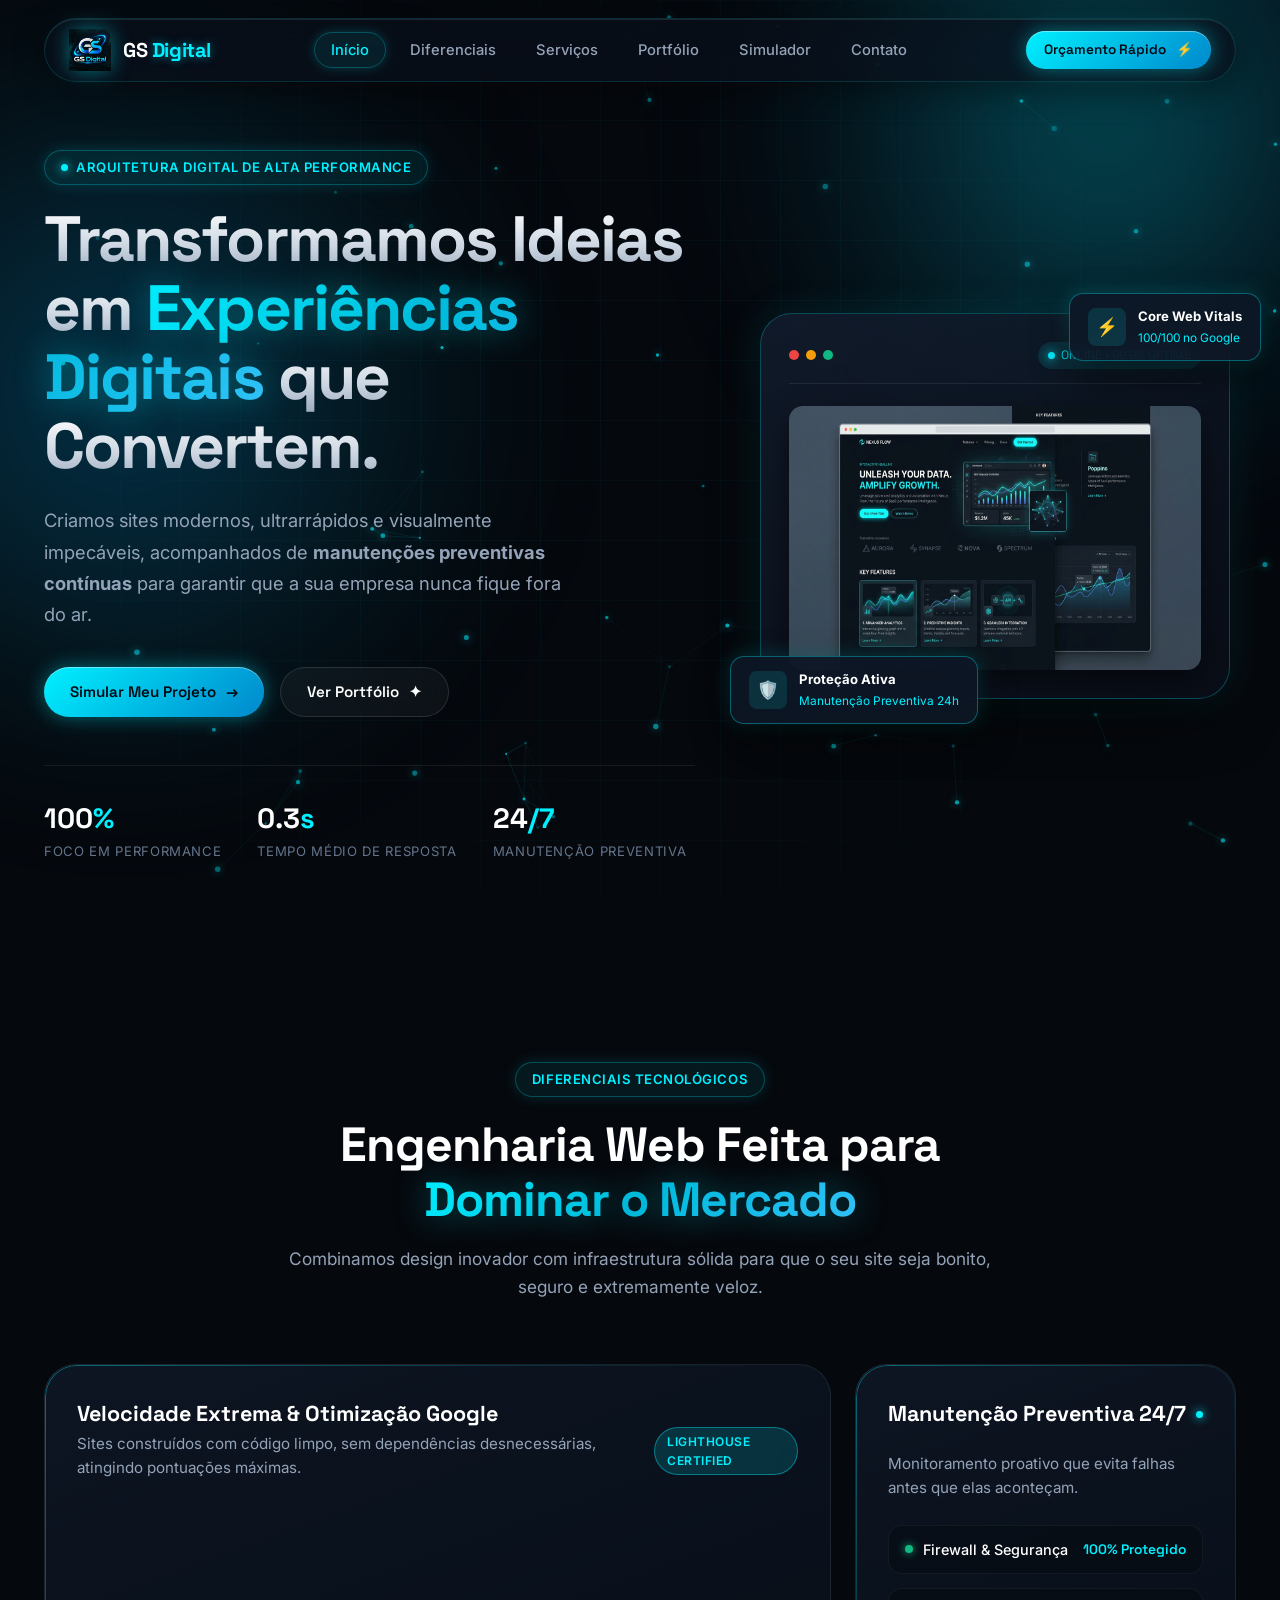
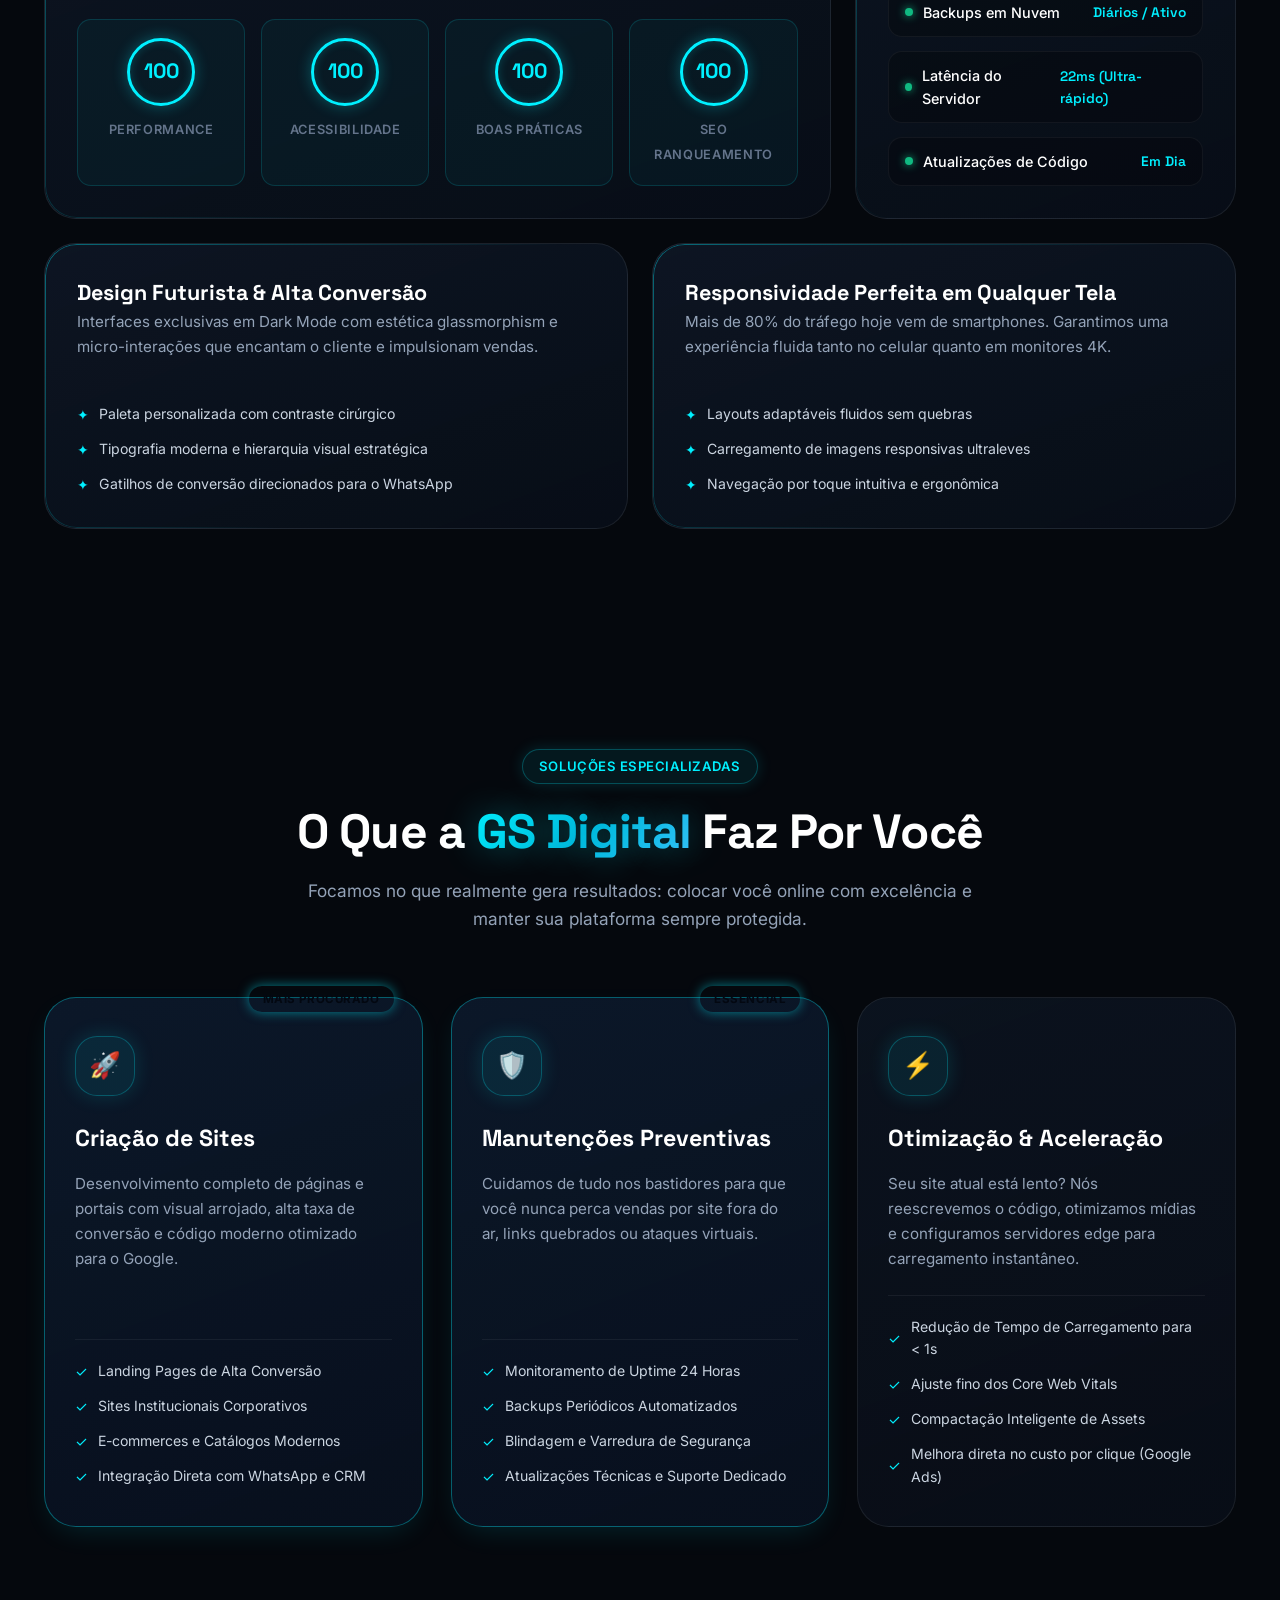
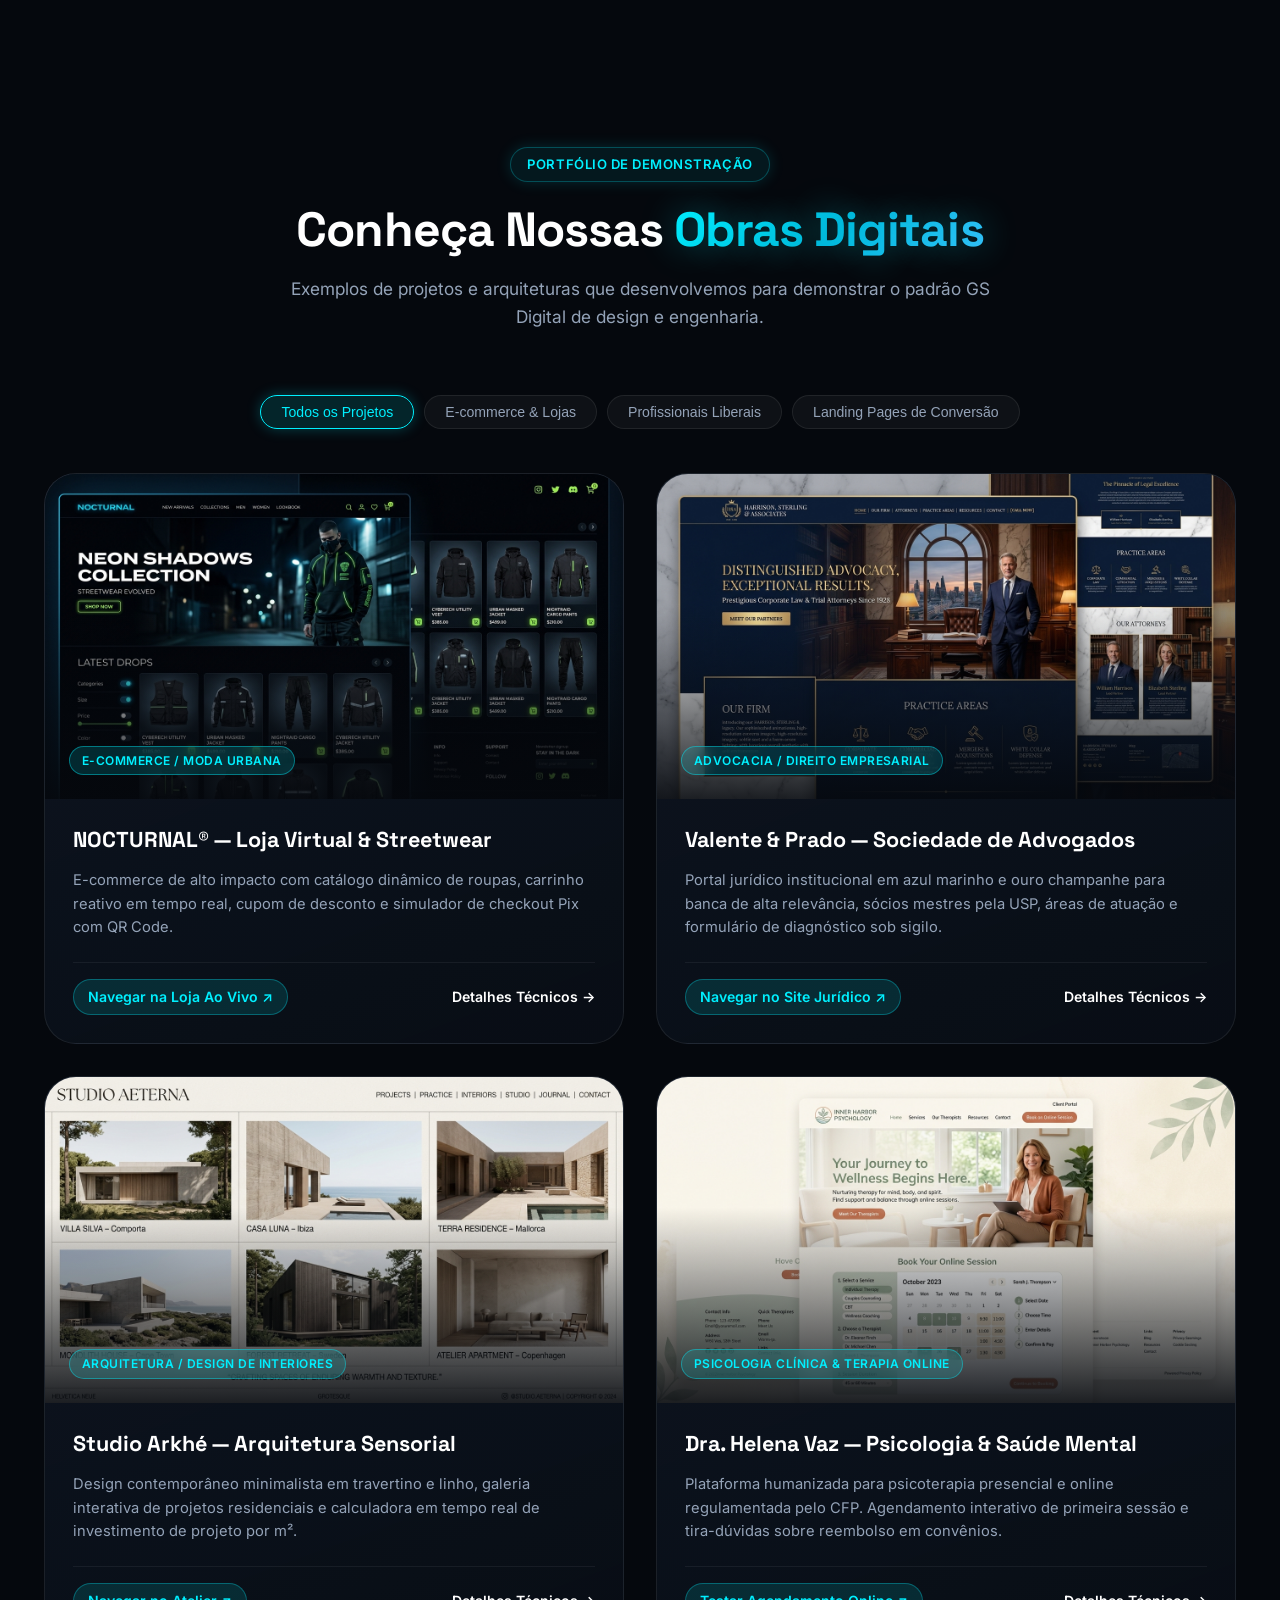
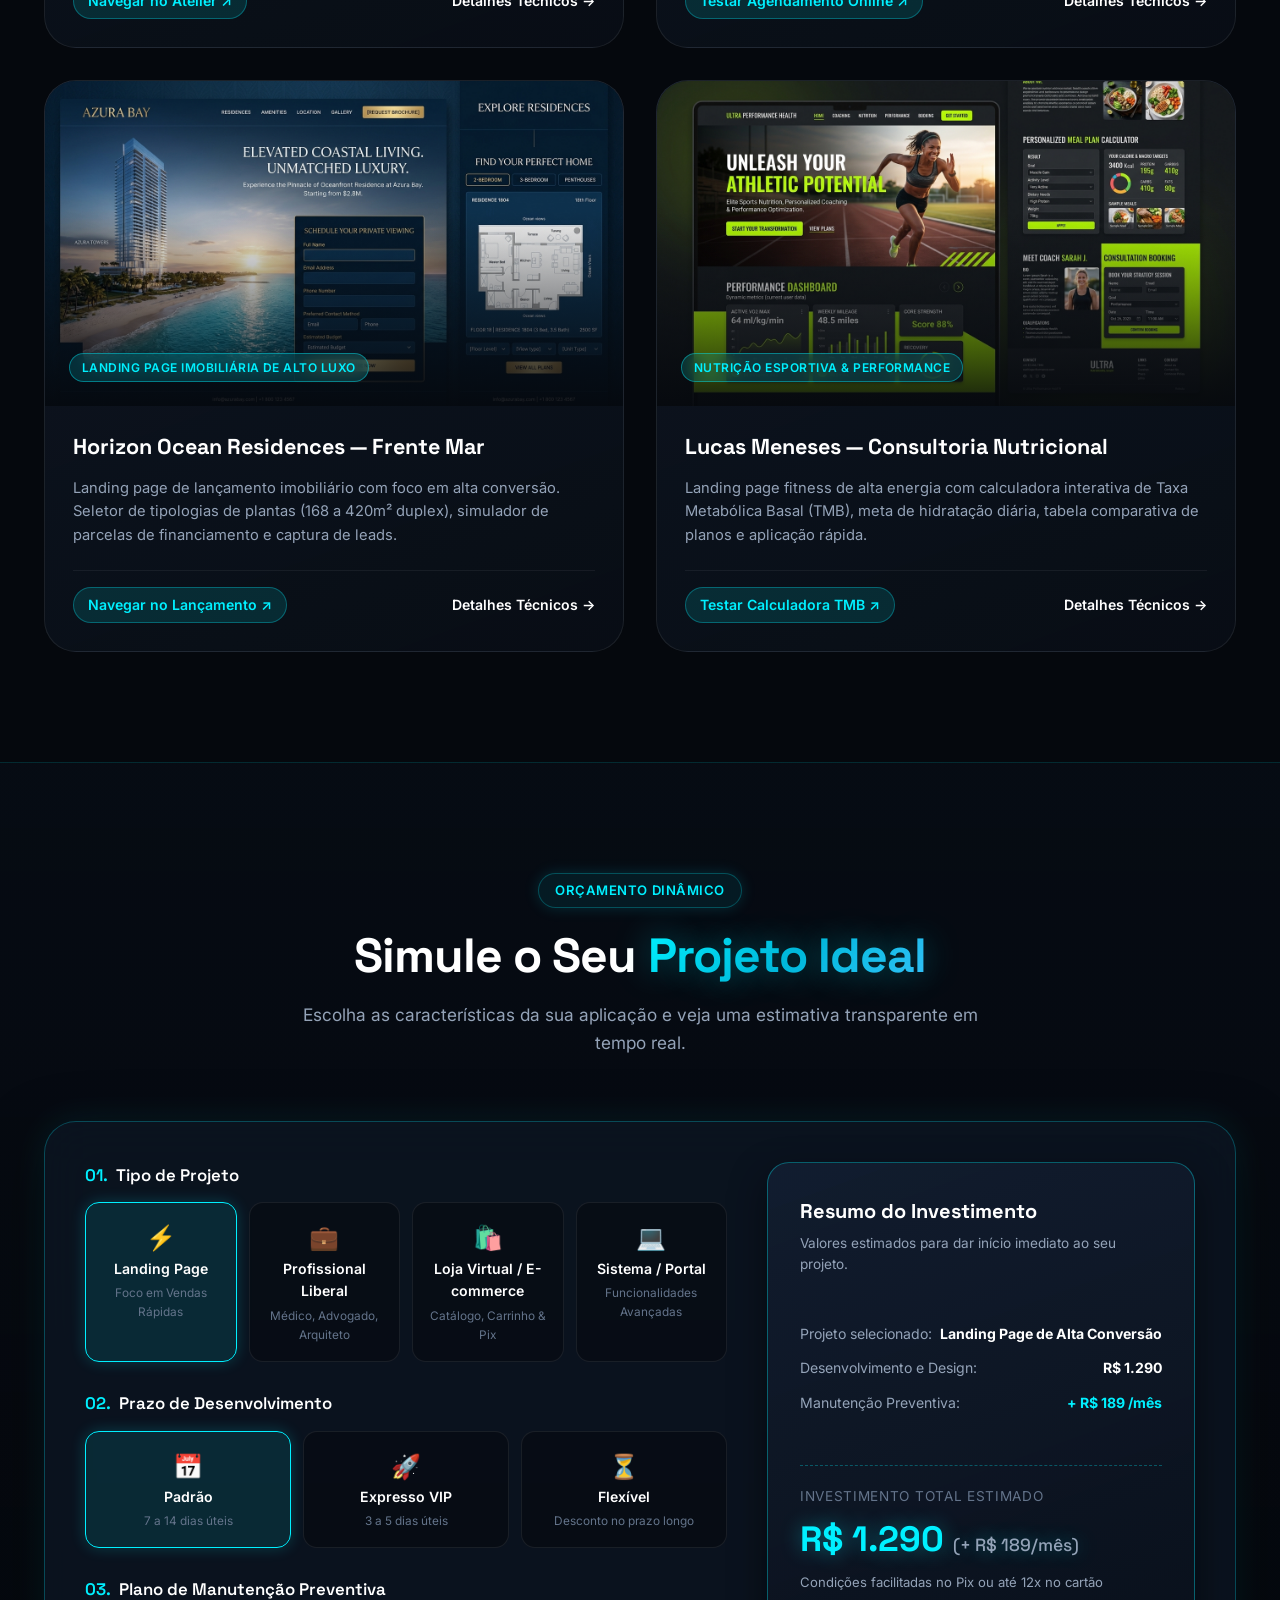
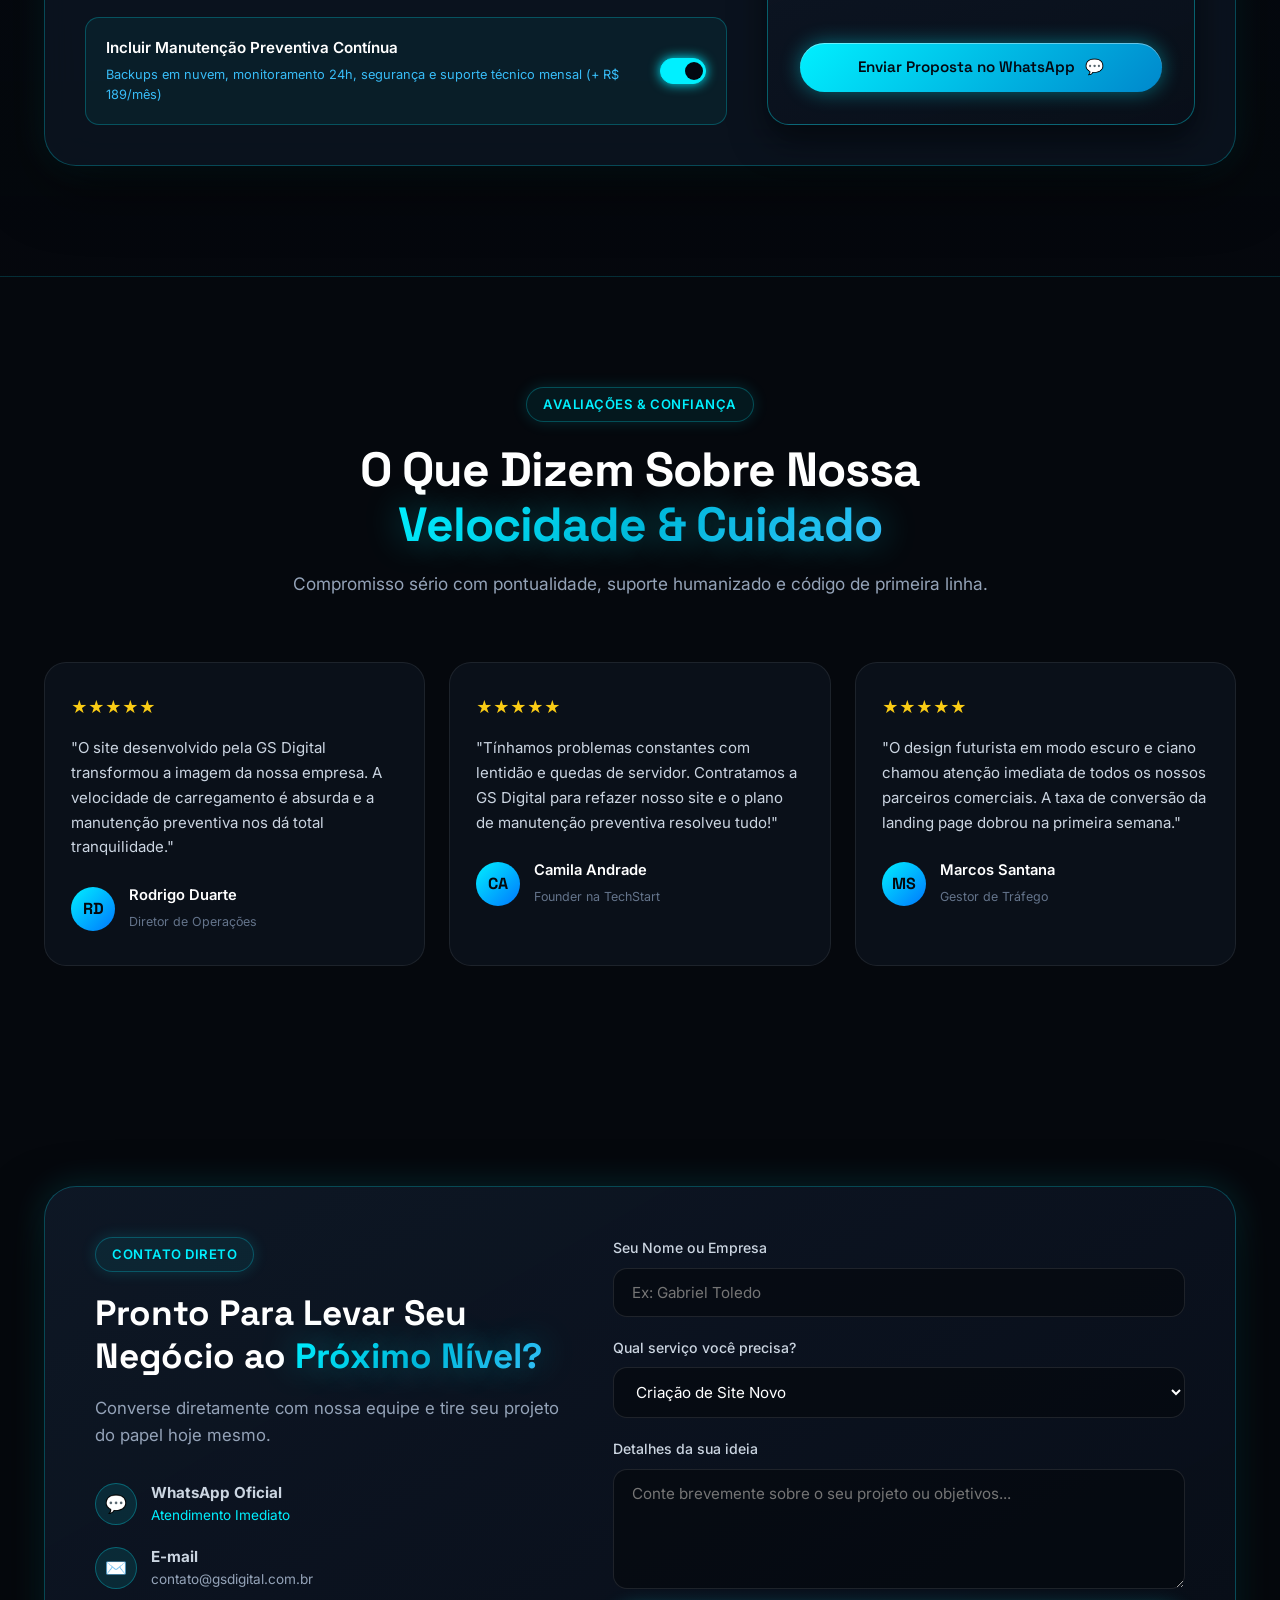
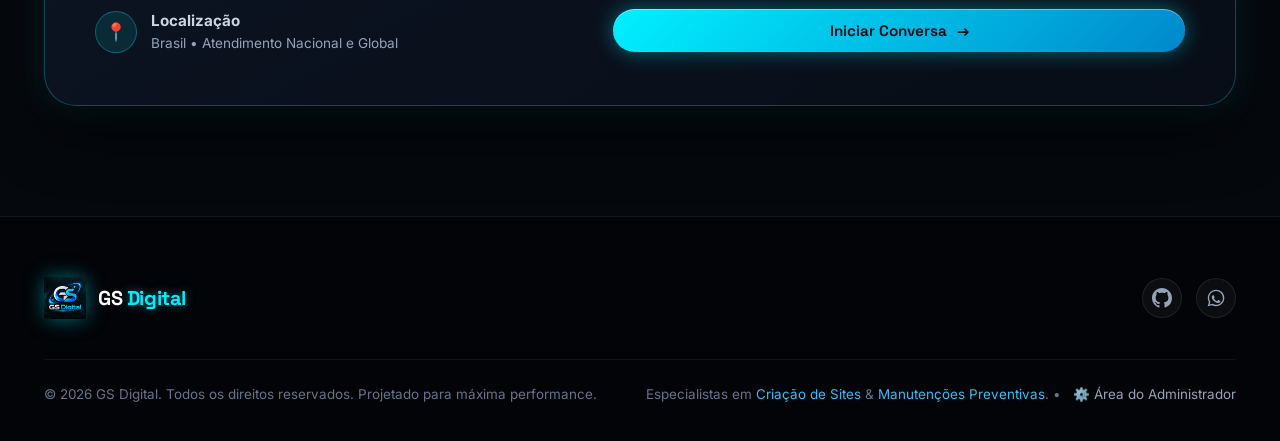
==== index.html @ 18b9a5af "feat: complete portfolio overhaul with e-commerce, liberal professionals, and high-converting landin" ====
<!DOCTYPE html>
<html lang="pt-BR">
<head>
  <meta charset="UTF-8">
  <meta name="viewport" content="width=device-width, initial-scale=1.0">
  <title>GS Digital | Criação de Sites Futuristas & Manutenções Preventivas</title>
  <meta name="description" content="Desenvolvimento de sites de alta conversão, portais ultra-rápidos e manutenções preventivas 24/7 com tecnologia de ponta e design futurista na GS Digital.">
  <meta name="theme-color" content="#05080d">
  <link rel="icon" type="image/png" href="assets/images/logo.png">
  <link rel="stylesheet" href="assets/css/styles.css">
</head>
<body>

  <!-- Cybernetic Ambient Background -->
  <div class="cyber-background" aria-hidden="true">
    <div class="grid-overlay"></div>
    <div class="glow-orb glow-orb-1"></div>
    <div class="glow-orb glow-orb-2"></div>
    <canvas id="particle-canvas"></canvas>
  </div>

  <!-- Floating Glass Navbar -->
  <header class="site-header" id="header">
    <div class="container">
      <nav class="nav-wrapper">
        <a href="#hero" class="brand-logo" id="nav-logo" aria-label="GS Digital Home">
          <img src="assets/images/logo.png" alt="GS Digital Logo" width="48" height="48">
          <span class="brand-text">GS <span>Digital</span></span>
        </a>

        <ul class="nav-menu" id="nav-menu">
          <li><a href="#hero" class="nav-link active" id="nav-link-hero">Início</a></li>
          <li><a href="#diferenciais" class="nav-link" id="nav-link-bento">Diferenciais</a></li>
          <li><a href="#servicos" class="nav-link" id="nav-link-servicos">Serviços</a></li>
          <li><a href="#portfolio" class="nav-link" id="nav-link-portfolio">Portfólio</a></li>
          <li><a href="#simulador" class="nav-link" id="nav-link-simulador">Simulador</a></li>
          <li><a href="#contato" class="nav-link" id="nav-link-contato">Contato</a></li>
        </ul>

        <div class="header-actions">
          <a href="#simulador" class="btn btn-primary btn-sm" id="btn-header-cta">
            <span>Orçamento Rápido</span>
            <span class="btn-icon-right">⚡</span>
          </a>
          <button class="mobile-toggle" id="mobile-menu-btn" aria-label="Abrir Menu">☰</button>
        </div>
      </nav>
    </div>
  </header>

  <main>
    <!-- Hero Section -->
    <section class="hero-section" id="hero">
      <div class="container">
        <div class="hero-grid">
          <div class="hero-content">
            <div class="badge-tech">
              <span class="pulse-dot"></span>
              <span>Arquitetura Digital de Alta Performance</span>
            </div>
            
            <h1>
              <span class="gradient-text-silver">Transformamos Ideias em</span>
              <span class="gradient-text-cyan"> Experiências Digitais</span>
              <span class="gradient-text-silver"> que Convertem.</span>
            </h1>

            <p class="hero-description">
              Criamos sites modernos, ultrarrápidos e visualmente impecáveis, acompanhados de <strong>manutenções preventivas contínuas</strong> para garantir que a sua empresa nunca fique fora do ar.
            </p>

            <div class="hero-buttons">
              <a href="#simulador" class="btn btn-primary" id="btn-hero-calc">
                <span>Simular Meu Projeto</span>
                <span class="btn-icon-right">→</span>
              </a>
              <a href="#portfolio" class="btn btn-secondary" id="btn-hero-portfolio">
                <span>Ver Portfólio</span>
                <span class="btn-icon-right">✦</span>
              </a>
            </div>

            <div class="hero-stats">
              <div class="stat-item">
                <span class="stat-number">100<span>%</span></span>
                <span class="stat-label">Foco em Performance</span>
              </div>
              <div class="stat-item">
                <span class="stat-number">0.3<span>s</span></span>
                <span class="stat-label">Tempo Médio de Resposta</span>
              </div>
              <div class="stat-item">
                <span class="stat-number">24<span>/7</span></span>
                <span class="stat-label">Manutenção Preventiva</span>
              </div>
            </div>
          </div>

          <div class="hero-visual">
            <div class="hero-main-card">
              <div class="hero-card-header">
                <div class="window-dots">
                  <span class="window-dot dot-red"></span>
                  <span class="window-dot dot-yellow"></span>
                  <span class="window-dot dot-green"></span>
                </div>
                <div class="status-badge">
                  <span class="pulse-dot"></span>
                  <span>ONLINE • 99.9% UPTIME</span>
                </div>
              </div>
              <img src="assets/images/project_1.jpg" alt="Preview de Projeto GS Digital" class="hero-preview-img" width="470" height="264">
            </div>

            <!-- Floating Glass Badges (Pinterest Inspiration) -->
            <div class="floating-badge badge-top-right">
              <div class="badge-icon">⚡</div>
              <div class="badge-info">
                <h4>Core Web Vitals</h4>
                <p>100/100 no Google</p>
              </div>
            </div>

            <div class="floating-badge badge-bottom-left">
              <div class="badge-icon">🛡️</div>
              <div class="badge-info">
                <h4>Proteção Ativa</h4>
                <p>Manutenção Preventiva 24h</p>
              </div>
            </div>
          </div>
        </div>
      </div>
    </section>

    <!-- Bento Grid High-Tech (Pin 6 Inspiration) -->
    <section class="section" id="diferenciais">
      <div class="container">
        <div class="section-header">
          <div class="badge-tech">
            <span>Diferenciais Tecnológicos</span>
          </div>
          <h2>Engenharia Web Feita para <span class="gradient-text-cyan">Dominar o Mercado</span></h2>
          <p>Combinamos design inovador com infraestrutura sólida para que o seu site seja bonito, seguro e extremamente veloz.</p>
        </div>

        <div class="bento-grid">
          <!-- Card 1: Lighthouse Performance -->
          <div class="bento-card bento-col-8">
            <div class="bento-header">
              <div>
                <h3 class="bento-title">Velocidade Extrema & Otimização Google</h3>
                <p class="bento-subtitle">Sites construídos com código limpo, sem dependências desnecessárias, atingindo pontuações máximas.</p>
              </div>
              <span class="portfolio-tag">Lighthouse Certified</span>
            </div>

            <div class="lighthouse-display">
              <div class="gauge-item">
                <div class="gauge-circle">100</div>
                <span class="gauge-label">Performance</span>
              </div>
              <div class="gauge-item">
                <div class="gauge-circle">100</div>
                <span class="gauge-label">Acessibilidade</span>
              </div>
              <div class="gauge-item">
                <div class="gauge-circle">100</div>
                <span class="gauge-label">Boas Práticas</span>
              </div>
              <div class="gauge-item">
                <div class="gauge-circle">100</div>
                <span class="gauge-label">SEO Ranqueamento</span>
              </div>
            </div>
          </div>

          <!-- Card 2: Preventive Maintenance Status Monitor -->
          <div class="bento-card bento-col-4">
            <div class="bento-header">
              <h3 class="bento-title">Manutenção Preventiva 24/7</h3>
              <span class="pulse-dot"></span>
            </div>
            <p class="bento-subtitle">Monitoramento proativo que evita falhas antes que elas aconteçam.</p>
            
            <div class="maintenance-monitor">
              <div class="status-row">
                <div class="status-row-title">
                  <span class="status-indicator"></span>
                  <span>Firewall & Segurança</span>
                </div>
                <span class="status-value">100% Protegido</span>
              </div>
              <div class="status-row">
                <div class="status-row-title">
                  <span class="status-indicator"></span>
                  <span>Backups em Nuvem</span>
                </div>
                <span class="status-value">Diários / Ativo</span>
              </div>
              <div class="status-row">
                <div class="status-row-title">
                  <span class="status-indicator"></span>
                  <span>Latência do Servidor</span>
                </div>
                <span class="status-value">22ms (Ultra-rápido)</span>
              </div>
              <div class="status-row">
                <div class="status-row-title">
                  <span class="status-indicator"></span>
                  <span>Atualizações de Código</span>
                </div>
                <span class="status-value">Em Dia</span>
              </div>
            </div>
          </div>

          <!-- Card 3: Modern UI/UX -->
          <div class="bento-card bento-col-6">
            <h3 class="bento-title">Design Futurista & Alta Conversão</h3>
            <p class="bento-subtitle">Interfaces exclusivas em Dark Mode com estética glassmorphism e micro-interações que encantam o cliente e impulsionam vendas.</p>
            <ul class="service-checklist" style="border-top: none;">
              <li><span class="check-icon">✦</span> Paleta personalizada com contraste cirúrgico</li>
              <li><span class="check-icon">✦</span> Tipografia moderna e hierarquia visual estratégica</li>
              <li><span class="check-icon">✦</span> Gatilhos de conversão direcionados para o WhatsApp</li>
            </ul>
          </div>

          <!-- Card 4: Mobile-First Responsive -->
          <div class="bento-card bento-col-6">
            <h3 class="bento-title">Responsividade Perfeita em Qualquer Tela</h3>
            <p class="bento-subtitle">Mais de 80% do tráfego hoje vem de smartphones. Garantimos uma experiência fluida tanto no celular quanto em monitores 4K.</p>
            <ul class="service-checklist" style="border-top: none;">
              <li><span class="check-icon">✦</span> Layouts adaptáveis fluidos sem quebras</li>
              <li><span class="check-icon">✦</span> Carregamento de imagens responsivas ultraleves</li>
              <li><span class="check-icon">✦</span> Navegação por toque intuitiva e ergonômica</li>
            </ul>
          </div>
        </div>
      </div>
    </section>

    <!-- Core Services Section -->
    <section class="section" id="servicos">
      <div class="container">
        <div class="section-header">
          <div class="badge-tech">
            <span>Soluções Especializadas</span>
          </div>
          <h2>O Que a <span class="gradient-text-cyan">GS Digital</span> Faz Por Você</h2>
          <p>Focamos no que realmente gera resultados: colocar você online com excelência e manter sua plataforma sempre protegida.</p>
        </div>

        <div class="services-grid">
          <!-- Service 1: Criação de Sites -->
          <div class="service-card service-featured">
            <span class="service-pill-top">Mais Procurado</span>
            <div class="service-icon-box">🚀</div>
            <h3 class="service-title">Criação de Sites</h3>
            <p class="service-description">
              Desenvolvimento completo de páginas e portais com visual arrojado, alta taxa de conversão e código moderno otimizado para o Google.
            </p>
            <ul class="service-checklist">
              <li><span class="check-icon">✓</span> Landing Pages de Alta Conversão</li>
              <li><span class="check-icon">✓</span> Sites Institucionais Corporativos</li>
              <li><span class="check-icon">✓</span> E-commerces e Catálogos Modernos</li>
              <li><span class="check-icon">✓</span> Integração Direta com WhatsApp e CRM</li>
            </ul>
          </div>

          <!-- Service 2: Manutenções Preventivas -->
          <div class="service-card service-featured">
            <span class="service-pill-top">Essencial</span>
            <div class="service-icon-box">🛡️</div>
            <h3 class="service-title">Manutenções Preventivas</h3>
            <p class="service-description">
              Cuidamos de tudo nos bastidores para que você nunca perca vendas por site fora do ar, links quebrados ou ataques virtuais.
            </p>
            <ul class="service-checklist">
              <li><span class="check-icon">✓</span> Monitoramento de Uptime 24 Horas</li>
              <li><span class="check-icon">✓</span> Backups Periódicos Automatizados</li>
              <li><span class="check-icon">✓</span> Blindagem e Varredura de Segurança</li>
              <li><span class="check-icon">✓</span> Atualizações Técnicas e Suporte Dedicado</li>
            </ul>
          </div>

          <!-- Service 3: Otimização de Performance -->
          <div class="service-card">
            <div class="service-icon-box">⚡</div>
            <h3 class="service-title">Otimização & Aceleração</h3>
            <p class="service-description">
              Seu site atual está lento? Nós reescrevemos o código, otimizamos mídias e configuramos servidores edge para carregamento instantâneo.
            </p>
            <ul class="service-checklist">
              <li><span class="check-icon">✓</span> Redução de Tempo de Carregamento para &lt; 1s</li>
              <li><span class="check-icon">✓</span> Ajuste fino dos Core Web Vitals</li>
              <li><span class="check-icon">✓</span> Compactação Inteligente de Assets</li>
              <li><span class="check-icon">✓</span> Melhora direta no custo por clique (Google Ads)</li>
            </ul>
          </div>
        </div>
      </div>
    </section>

    <!-- Portfolio Section -->
    <section class="section" id="portfolio">
      <div class="container">
        <div class="section-header">
          <div class="badge-tech">
            <span>Portfólio de Demonstração</span>
          </div>
          <h2>Conheça Nossas <span class="gradient-text-cyan">Obras Digitais</span></h2>
          <p>Exemplos de projetos e arquiteturas que desenvolvemos para demonstrar o padrão GS Digital de design e engenharia.</p>
        </div>

        <div class="portfolio-filters">
          <button class="filter-btn active" data-filter="all">Todos os Projetos</button>
          <button class="filter-btn" data-filter="ecommerce">E-commerce & Lojas</button>
          <button class="filter-btn" data-filter="profissionais">Profissionais Liberais</button>
          <button class="filter-btn" data-filter="landing">Landing Pages de Conversão</button>
        </div>

        <div class="portfolio-grid">
          <!-- Project 1: E-commerce Nocturnal -->
          <div class="portfolio-card" data-category="ecommerce">
            <div class="portfolio-image-wrapper">
              <img src="assets/images/cover_ecommerce.jpg" alt="NOCTURNAL Streetwear E-commerce" loading="lazy" width="600" height="338">
              <div class="portfolio-overlay">
                <span class="portfolio-tag">E-commerce / Moda Urbana</span>
              </div>
            </div>
            <div class="portfolio-body">
              <h3 class="portfolio-title">NOCTURNAL® — Loja Virtual & Streetwear</h3>
              <p class="portfolio-desc">E-commerce de alto impacto com catálogo dinâmico de roupas, carrinho reativo em tempo real, cupom de desconto e simulador de checkout Pix com QR Code.</p>
              <div class="portfolio-meta">
                <a href="demos/ecommerce/index.html" target="_blank" class="portfolio-link-btn" style="background: rgba(0, 240, 255, 0.12); border: 1px solid var(--border-cyan); padding: 6px 14px; border-radius: 99px; color: var(--cyan-neon);">
                  <span>Navegar na Loja Ao Vivo ↗</span>
                </a>
                <a href="#" class="portfolio-link-btn" data-project-id="ecommerce">
                  <span>Detalhes Técnicos →</span>
                </a>
              </div>
            </div>
          </div>

          <!-- Project 2: Valente & Prado Advocacia -->
          <div class="portfolio-card" data-category="profissionais">
            <div class="portfolio-image-wrapper">
              <img src="assets/images/cover_advocacia.jpg" alt="Valente & Prado Advogados Associados" loading="lazy" width="600" height="338">
              <div class="portfolio-overlay">
                <span class="portfolio-tag">Advocacia / Direito Empresarial</span>
              </div>
            </div>
            <div class="portfolio-body">
              <h3 class="portfolio-title">Valente & Prado — Sociedade de Advogados</h3>
              <p class="portfolio-desc">Portal jurídico institucional em azul marinho e ouro champanhe para banca de alta relevância, sócios mestres pela USP, áreas de atuação e formulário de diagnóstico sob sigilo.</p>
              <div class="portfolio-meta">
                <a href="demos/advocacia/index.html" target="_blank" class="portfolio-link-btn" style="background: rgba(0, 240, 255, 0.12); border: 1px solid var(--border-cyan); padding: 6px 14px; border-radius: 99px; color: var(--cyan-neon);">
                  <span>Navegar no Site Jurídico ↗</span>
                </a>
                <a href="#" class="portfolio-link-btn" data-project-id="advocacia">
                  <span>Detalhes Técnicos →</span>
                </a>
              </div>
            </div>
          </div>

          <!-- Project 3: Studio Arkhé Arquitetura -->
          <div class="portfolio-card" data-category="profissionais">
            <div class="portfolio-image-wrapper">
              <img src="assets/images/cover_arquitetura.jpg" alt="Studio Arkhé Arquitetura & Interiores" loading="lazy" width="600" height="338">
              <div class="portfolio-overlay">
                <span class="portfolio-tag">Arquitetura / Design de Interiores</span>
              </div>
            </div>
            <div class="portfolio-body">
              <h3 class="portfolio-title">Studio Arkhé — Arquitetura Sensorial</h3>
              <p class="portfolio-desc">Design contemporâneo minimalista em travertino e linho, galeria interativa de projetos residenciais e calculadora em tempo real de investimento de projeto por m².</p>
              <div class="portfolio-meta">
                <a href="demos/arquitetura/index.html" target="_blank" class="portfolio-link-btn" style="background: rgba(0, 240, 255, 0.12); border: 1px solid var(--border-cyan); padding: 6px 14px; border-radius: 99px; color: var(--cyan-neon);">
                  <span>Navegar no Atelier ↗</span>
                </a>
                <a href="#" class="portfolio-link-btn" data-project-id="arquitetura">
                  <span>Detalhes Técnicos →</span>
                </a>
              </div>
            </div>
          </div>

          <!-- Project 4: Dra. Helena Vaz Psicologia -->
          <div class="portfolio-card" data-category="profissionais">
            <div class="portfolio-image-wrapper">
              <img src="assets/images/cover_psicologia.jpg" alt="Dra. Helena Vaz Psicologia Clínica" loading="lazy" width="600" height="338">
              <div class="portfolio-overlay">
                <span class="portfolio-tag">Psicologia Clínica & Terapia Online</span>
              </div>
            </div>
            <div class="portfolio-body">
              <h3 class="portfolio-title">Dra. Helena Vaz — Psicologia & Saúde Mental</h3>
              <p class="portfolio-desc">Plataforma humanizada para psicoterapia presencial e online regulamentada pelo CFP. Agendamento interativo de primeira sessão e tira-dúvidas sobre reembolso em convênios.</p>
              <div class="portfolio-meta">
                <a href="demos/psicologia/index.html" target="_blank" class="portfolio-link-btn" style="background: rgba(0, 240, 255, 0.12); border: 1px solid var(--border-cyan); padding: 6px 14px; border-radius: 99px; color: var(--cyan-neon);">
                  <span>Testar Agendamento Online ↗</span>
                </a>
                <a href="#" class="portfolio-link-btn" data-project-id="psicologia">
                  <span>Detalhes Técnicos →</span>
                </a>
              </div>
            </div>
          </div>

          <!-- Project 5: Horizon Ocean Imobiliária -->
          <div class="portfolio-card" data-category="landing">
            <div class="portfolio-image-wrapper">
              <img src="assets/images/cover_imobiliaria.jpg" alt="Horizon Ocean Residences Lançamento" loading="lazy" width="600" height="338">
              <div class="portfolio-overlay">
                <span class="portfolio-tag">Landing Page Imobiliária de Alto Luxo</span>
              </div>
            </div>
            <div class="portfolio-body">
              <h3 class="portfolio-title">Horizon Ocean Residences — Frente Mar</h3>
              <p class="portfolio-desc">Landing page de lançamento imobiliário com foco em alta conversão. Seletor de tipologias de plantas (168 a 420m² duplex), simulador de parcelas de financiamento e captura de leads.</p>
              <div class="portfolio-meta">
                <a href="demos/imobiliaria/index.html" target="_blank" class="portfolio-link-btn" style="background: rgba(0, 240, 255, 0.12); border: 1px solid var(--border-cyan); padding: 6px 14px; border-radius: 99px; color: var(--cyan-neon);">
                  <span>Navegar no Lançamento ↗</span>
                </a>
                <a href="#" class="portfolio-link-btn" data-project-id="imobiliaria">
                  <span>Detalhes Técnicos →</span>
                </a>
              </div>
            </div>
          </div>

          <!-- Project 6: Lucas Meneses Nutrição -->
          <div class="portfolio-card" data-category="landing">
            <div class="portfolio-image-wrapper">
              <img src="assets/images/cover_nutricao.jpg" alt="Lucas Meneses Nutrição Esportiva" loading="lazy" width="600" height="338">
              <div class="portfolio-overlay">
                <span class="portfolio-tag">Nutrição Esportiva & Performance</span>
              </div>
            </div>
            <div class="portfolio-body">
              <h3 class="portfolio-title">Lucas Meneses — Consultoria Nutricional</h3>
              <p class="portfolio-desc">Landing page fitness de alta energia com calculadora interativa de Taxa Metabólica Basal (TMB), meta de hidratação diária, tabela comparativa de planos e aplicação rápida.</p>
              <div class="portfolio-meta">
                <a href="demos/nutricao/index.html" target="_blank" class="portfolio-link-btn" style="background: rgba(0, 240, 255, 0.12); border: 1px solid var(--border-cyan); padding: 6px 14px; border-radius: 99px; color: var(--cyan-neon);">
                  <span>Testar Calculadora TMB ↗</span>
                </a>
                <a href="#" class="portfolio-link-btn" data-project-id="nutricao">
                  <span>Detalhes Técnicos →</span>
                </a>
              </div>
            </div>
          </div>
        </div>
      </div>
    </section>

    <!-- Interactive Budget Simulator -->
    <section class="section calculator-section" id="simulador">
      <div class="container">
        <div class="section-header">
          <div class="badge-tech">
            <span>Orçamento Dinâmico</span>
          </div>
          <h2>Simule o Seu <span class="gradient-text-cyan">Projeto Ideal</span></h2>
          <p>Escolha as características da sua aplicação e veja uma estimativa transparente em tempo real.</p>
        </div>

        <div class="calculator-wrapper">
          <!-- Options Column -->
          <div class="calc-options">
            <!-- 1. Tipo de Projeto -->
            <div>
              <h3 class="calc-group-title"><span>01.</span> Tipo de Projeto</h3>
              <div class="calc-grid-selector">
                <div class="calc-select-card selected" data-calc-project data-calc-name="Landing Page de Alta Conversão" data-calc-price="1290">
                  <span class="calc-card-icon">⚡</span>
                  <span class="calc-card-name">Landing Page</span>
                  <span class="calc-card-sub">Foco em Vendas Rápidas</span>
                </div>
                <div class="calc-select-card" data-calc-project data-calc-name="Site Profissional Liberal" data-calc-price="2190">
                  <span class="calc-card-icon">💼</span>
                  <span class="calc-card-name">Profissional Liberal</span>
                  <span class="calc-card-sub">Médico, Advogado, Arquiteto</span>
                </div>
                <div class="calc-select-card" data-calc-project data-calc-name="E-commerce & Loja Virtual" data-calc-price="3490">
                  <span class="calc-card-icon">🛍️</span>
                  <span class="calc-card-name">Loja Virtual / E-commerce</span>
                  <span class="calc-card-sub">Catálogo, Carrinho & Pix</span>
                </div>
                <div class="calc-select-card" data-calc-project data-calc-name="Portal / Sistema Sob Medida" data-calc-price="4890">
                  <span class="calc-card-icon">💻</span>
                  <span class="calc-card-name">Sistema / Portal</span>
                  <span class="calc-card-sub">Funcionalidades Avançadas</span>
                </div>
              </div>
            </div>

            <!-- 2. Prazo de Entrega -->
            <div>
              <h3 class="calc-group-title"><span>02.</span> Prazo de Desenvolvimento</h3>
              <div class="calc-grid-selector">
                <div class="calc-select-card selected" data-calc-urgency data-calc-multiplier="1">
                  <span class="calc-card-icon">📅</span>
                  <span class="calc-card-name">Padrão</span>
                  <span class="calc-card-sub">7 a 14 dias úteis</span>
                </div>
                <div class="calc-select-card" data-calc-urgency data-calc-multiplier="1.2">
                  <span class="calc-card-icon">🚀</span>
                  <span class="calc-card-name">Expresso VIP</span>
                  <span class="calc-card-sub">3 a 5 dias úteis</span>
                </div>
                <div class="calc-select-card" data-calc-urgency data-calc-multiplier="0.95">
                  <span class="calc-card-icon">⏳</span>
                  <span class="calc-card-name">Flexível</span>
                  <span class="calc-card-sub">Desconto no prazo longo</span>
                </div>
              </div>
            </div>

            <!-- 3. Manutenção Preventiva Mensal -->
            <div>
              <h3 class="calc-group-title"><span>03.</span> Plano de Manutenção Preventiva</h3>
              <label class="checkbox-toggle-wrapper" for="calc-maintenance-toggle">
                <div class="toggle-info">
                  <h4>Incluir Manutenção Preventiva Contínua</h4>
                  <p>Backups em nuvem, monitoramento 24h, segurança e suporte técnico mensal (+ R$ 189/mês)</p>
                </div>
                <div class="switch">
                  <input type="checkbox" id="calc-maintenance-toggle" checked>
                  <span class="slider"></span>
                </div>
              </label>
            </div>
          </div>

          <!-- Summary Column -->
          <div class="calc-summary-box">
            <div class="calc-summary-header">
              <h4 class="calc-summary-title">Resumo do Investimento</h4>
              <p style="font-size: 0.85rem; color: var(--text-secondary);">Valores estimados para dar início imediato ao seu projeto.</p>
            </div>

            <div class="calc-summary-items">
              <div class="calc-item-row">
                <span>Projeto selecionado:</span>
                <strong id="summary-project-name">Landing Page de Alta Conversão</strong>
              </div>
              <div class="calc-item-row">
                <span>Desenvolvimento e Design:</span>
                <strong id="summary-project-price">R$ 1.290</strong>
              </div>
              <div class="calc-item-row" id="summary-maintenance-row">
                <span>Manutenção Preventiva:</span>
                <strong id="summary-maintenance-price" style="color: var(--cyan-neon);">+ R$ 189 /mês</strong>
              </div>
            </div>

            <div class="calc-price-total">
              <div class="total-label">Investimento Total Estimado</div>
              <div class="total-value" id="summary-total-value">R$ 1.290</div>
              <div class="total-recurrence">Condições facilitadas no Pix ou até 12x no cartão</div>
            </div>

            <a href="#" target="_blank" class="btn btn-primary" id="btn-send-calc-whatsapp">
              <span>Enviar Proposta no WhatsApp</span>
              <span class="btn-icon-right">💬</span>
            </a>
          </div>
        </div>
      </div>
    </section>

    <!-- Testimonials -->
    <section class="section" id="depoimentos">
      <div class="container">
        <div class="section-header">
          <div class="badge-tech">
            <span>Avaliações & Confiança</span>
          </div>
          <h2>O Que Dizem Sobre Nossa <span class="gradient-text-cyan">Velocidade & Cuidado</span></h2>
          <p>Compromisso sério com pontualidade, suporte humanizado e código de primeira linha.</p>
        </div>

        <div class="testimonials-grid">
          <div class="testimonial-card">
            <div class="stars">★★★★★</div>
            <p class="testimonial-text">"O site desenvolvido pela GS Digital transformou a imagem da nossa empresa. A velocidade de carregamento é absurda e a manutenção preventiva nos dá total tranquilidade."</p>
            <div class="testimonial-author">
              <div class="author-avatar">RD</div>
              <div class="author-info">
                <h5>Rodrigo Duarte</h5>
                <span>Diretor de Operações</span>
              </div>
            </div>
          </div>

          <div class="testimonial-card">
            <div class="stars">★★★★★</div>
            <p class="testimonial-text">"Tínhamos problemas constantes com lentidão e quedas de servidor. Contratamos a GS Digital para refazer nosso site e o plano de manutenção preventiva resolveu tudo!"</p>
            <div class="testimonial-author">
              <div class="author-avatar">CA</div>
              <div class="author-info">
                <h5>Camila Andrade</h5>
                <span>Founder na TechStart</span>
              </div>
            </div>
          </div>

          <div class="testimonial-card">
            <div class="stars">★★★★★</div>
            <p class="testimonial-text">"O design futurista em modo escuro e ciano chamou atenção imediata de todos os nossos parceiros comerciais. A taxa de conversão da landing page dobrou na primeira semana."</p>
            <div class="testimonial-author">
              <div class="author-avatar">MS</div>
              <div class="author-info">
                <h5>Marcos Santana</h5>
                <span>Gestor de Tráfego</span>
              </div>
            </div>
          </div>
        </div>
      </div>
    </section>

    <!-- Contact & Final Call to Action -->
    <section class="section" id="contato">
      <div class="container">
        <div class="contact-wrapper">
          <div class="contact-info">
            <div class="badge-tech">
              <span>Contato Direto</span>
            </div>
            <h3>Pronto Para Levar Seu Negócio ao <span class="gradient-text-cyan">Próximo Nível?</span></h3>
            <p>Converse diretamente com nossa equipe e tire seu projeto do papel hoje mesmo.</p>

            <div class="contact-details">
              <a href="https://wa.me/5511999999999" target="_blank" class="contact-item">
                <div class="contact-icon">💬</div>
                <div>
                  <strong>WhatsApp Oficial</strong>
                  <div style="font-size: 0.85rem; color: var(--cyan-neon);">Atendimento Imediato</div>
                </div>
              </a>
              <div class="contact-item">
                <div class="contact-icon">✉️</div>
                <div>
                  <strong>E-mail</strong>
                  <div style="font-size: 0.85rem; color: var(--text-secondary);">contato@gsdigital.com.br</div>
                </div>
              </div>
              <div class="contact-item">
                <div class="contact-icon">📍</div>
                <div>
                  <strong>Localização</strong>
                  <div style="font-size: 0.85rem; color: var(--text-secondary);">Brasil • Atendimento Nacional e Global</div>
                </div>
              </div>
            </div>
          </div>

          <form class="contact-form" id="contact-form">
            <div class="form-group">
              <label for="contact-name" class="form-label">Seu Nome ou Empresa</label>
              <input type="text" id="contact-name" class="form-input" placeholder="Ex: Gabriel Toledo" required>
            </div>

            <div class="form-group">
              <label for="contact-service" class="form-label">Qual serviço você precisa?</label>
              <select id="contact-service" class="form-input" required>
                <option value="Criação de Site Novo">Criação de Site Novo</option>
                <option value="Manutenção Preventiva de Site Existente">Manutenção Preventiva de Site Existente</option>
                <option value="Otimização e Aceleração de Velocidade">Otimização e Aceleração de Velocidade</option>
                <option value="Pacote Completo (Site + Manutenção)">Pacote Completo (Site + Manutenção)</option>
              </select>
            </div>

            <div class="form-group">
              <label for="contact-message" class="form-label">Detalhes da sua ideia</label>
              <textarea id="contact-message" class="form-textarea" placeholder="Conte brevemente sobre o seu projeto ou objetivos..." required></textarea>
            </div>

            <button type="submit" class="btn btn-primary" id="btn-submit-contact">
              <span>Iniciar Conversa</span>
              <span class="btn-icon-right">→</span>
            </button>
          </form>
        </div>
      </div>
    </section>
  </main>

  <!-- Interactive Project Modal -->
  <div class="modal-backdrop" id="project-modal" aria-hidden="true">
    <div class="modal-content">
      <button class="modal-close-btn" id="modal-close-btn" aria-label="Fechar Modal">✕</button>
      <img src="assets/images/project_1.jpg" alt="Projeto Detalhado" id="modal-img" class="modal-image" width="800" height="450">
      <div class="modal-inner-body">
        <span class="portfolio-tag" id="modal-category" style="margin-bottom: 12px; display: inline-block;">Categoria</span>
        <h3 id="modal-title" style="font-family: var(--font-display); font-size: 1.8rem; margin-bottom: 12px; color: #fff;">Título do Projeto</h3>
        <p id="modal-desc" style="color: var(--text-secondary); margin-bottom: 24px; line-height: 1.65;">Descrição detalhada do projeto.</p>
        
        <div style="margin-bottom: 20px;">
          <h4 style="font-size: 0.9rem; color: #fff; margin-bottom: 10px; text-transform: uppercase; letter-spacing: 0.05em;">Métricas Conquistadas:</h4>
          <div id="modal-metrics" style="display: flex; gap: 10px; flex-wrap: wrap;"></div>
        </div>

        <div style="padding-top: 18px; border-top: 1px solid rgba(255, 255, 255, 0.08); display: flex; justify-content: space-between; align-items: center; flex-wrap: wrap; gap: 16px;">
          <div>
            <span style="font-size: 0.78rem; color: var(--text-muted); display: block;">Stack Tecnológica:</span>
            <span id="modal-stack" style="font-size: 0.88rem; color: var(--cyan-bright); font-weight: 500;">Tecnologia</span>
          </div>
          <div style="display: flex; gap: 10px; flex-wrap: wrap;">
            <a href="#" id="modal-live-demo-link" target="_blank" class="btn btn-secondary btn-sm" style="color: var(--cyan-neon); border-color: var(--border-cyan);">
              <span>Abrir Aplicação Interativa ↗</span>
            </a>
            <a href="#simulador" class="btn btn-primary btn-sm" onclick="document.getElementById('project-modal').classList.remove('active'); document.body.style.overflow='';">
              <span>Quero Algo Assim</span>
              <span class="btn-icon-right">⚡</span>
            </a>
          </div>
        </div>
      </div>
    </div>
  </div>

  <!-- Modern Dark Footer -->
  <footer class="site-footer">
    <div class="container">
      <div class="footer-top">
        <a href="#hero" class="brand-logo" aria-label="GS Digital Home">
          <img src="assets/images/logo.png" alt="GS Digital Logo" width="40" height="40">
          <span class="brand-text">GS <span>Digital</span></span>
        </a>

        <div class="footer-socials">
          <a href="https://github.com/GabrielTCH" target="_blank" class="social-link" aria-label="GitHub">
            <svg width="20" height="20" fill="currentColor" viewBox="0 0 24 24"><path d="M12 0C5.37 0 0 5.37 0 12c0 5.31 3.435 9.795 8.205 11.385.6.105.825-.255.825-.57 0-.285-.015-1.23-.015-2.235-3.015.555-3.795-.735-4.035-1.41-.135-.345-.72-1.41-1.23-1.695-.42-.225-1.02-.78-.015-.795.945-.015 1.62.87 1.845 1.23 1.08 1.815 2.805 1.305 3.495.99.105-.78.42-1.305.765-1.605-2.67-.3-5.46-1.335-5.46-5.925 0-1.305.465-2.385 1.23-3.225-.12-.3-.54-1.53.12-3.18 0 0 1.005-.315 3.3 1.23.96-.27 1.98-.405 3-.405s2.04.135 3 .405c2.295-1.56 3.3-1.23 3.3-1.23.66 1.65.24 2.88.12 3.18.765.84 1.23 1.905 1.23 3.225 0 4.605-2.805 5.625-5.475 5.925.435.375.81 1.095.81 2.22 0 1.605-.015 2.895-.015 3.3 0 .315.225.69.825.57A12.02 12.02 0 0024 12c0-6.63-5.37-12-12-12z"/></svg>
          </a>
          <a href="https://wa.me/5511999999999" target="_blank" class="social-link" aria-label="WhatsApp">
            <svg width="20" height="20" fill="currentColor" viewBox="0 0 24 24"><path d="M12.04 2C6.58 2 2.13 6.45 2.13 11.91c0 1.75.46 3.45 1.32 4.95L2.05 22l5.25-1.38c1.45.79 3.08 1.21 4.74 1.21 5.46 0 9.91-4.45 9.91-9.91 0-2.65-1.03-5.14-2.9-7.01A9.816 9.816 0 0012.04 2m.01 1.67c2.2 0 4.26.86 5.82 2.42a8.225 8.225 0 012.41 5.83c0 4.54-3.7 8.24-8.24 8.24-1.48 0-2.93-.4-4.2-1.15l-.3-.18-3.12.82.83-3.04-.2-.31a8.196 8.196 0 01-1.26-4.38c0-4.54 3.7-8.24 8.24-8.24m4.52 11.66c-.25-.13-1.47-.72-1.7-.81-.23-.08-.39-.13-.56.13-.17.25-.64.81-.79.97-.14.17-.29.19-.54.06-.25-.13-1.06-.39-2.02-1.24-.74-.66-1.24-1.48-1.39-1.73-.14-.25-.02-.39.11-.51.11-.11.25-.29.37-.44.13-.14.17-.25.25-.42.08-.17.04-.31-.02-.44-.06-.13-.56-1.35-.77-1.85-.2-.49-.41-.42-.56-.43h-.48c-.17 0-.44.06-.67.31-.23.25-.88.86-.88 2.1 0 1.24.9 2.44 1.03 2.61.13.17 1.78 2.72 4.31 3.81.6.26 1.07.41 1.44.53.61.19 1.16.17 1.6.1.49-.07 1.47-.6 1.68-1.18.21-.58.21-1.07.15-1.18-.07-.1-.22-.16-.47-.29z"/></svg>
          </a>
        </div>
      </div>

      <div class="footer-bottom">
        <p>&copy; 2026 GS Digital. Todos os direitos reservados. Projetado para máxima performance.</p>
        <p>
          Especialistas em <a href="#servicos">Criação de Sites</a> & <a href="#servicos">Manutenções Preventivas</a>. 
          • <a href="admin.html" target="_blank" style="color: #94a3b8; margin-left: 8px;">⚙️ Área do Administrador</a>
        </p>
      </div>
    </div>
  </footer>

  <script src="assets/js/main.js"></script>
</body>
</html>
---- assets/css/styles.css ----
@import url('https://fonts.googleapis.com/css2?family=Inter:wght@300;400;500;600;700&family=Space+Grotesk:wght@400;500;600;700;800&display=swap');

:root {
  --bg-dark: #05080d;
  --bg-darker: #020407;
  --bg-surface: #0a0f18;
  --bg-card: rgba(13, 20, 32, 0.7);
  --bg-card-hover: rgba(18, 28, 45, 0.85);
  --bg-glass: rgba(16, 25, 40, 0.65);
  
  --cyan-neon: #00f0ff;
  --cyan-bright: #38bdf8;
  --cyan-deep: #0284c7;
  --cyan-glow: 0 0 25px rgba(0, 240, 255, 0.45);
  --cyan-glow-sm: 0 0 12px rgba(0, 240, 255, 0.3);
  --cyan-glow-lg: 0 0 50px rgba(0, 240, 255, 0.25);
  --cyan-subtle: rgba(0, 240, 255, 0.08);

  --silver-bright: #f8fafc;
  --silver-mid: #cbd5e1;
  --silver-dark: #64748b;
  --text-primary: #ffffff;
  --text-secondary: #94a3b8;
  --text-muted: #64748b;

  --border-glass: rgba(255, 255, 255, 0.09);
  --border-cyan: rgba(0, 240, 255, 0.3);
  --border-cyan-active: rgba(0, 240, 255, 0.7);

  --font-display: 'Space Grotesk', -apple-system, BlinkMacSystemFont, sans-serif;
  --font-body: 'Inter', -apple-system, BlinkMacSystemFont, sans-serif;
  
  --radius-sm: 8px;
  --radius-md: 14px;
  --radius-lg: 22px;
  --radius-xl: 32px;
  --radius-full: 9999px;

  --transition: all 0.3s cubic-bezier(0.16, 1, 0.3, 1);
  --transition-slow: all 0.5s cubic-bezier(0.16, 1, 0.3, 1);
}

*, *::before, *::after {
  box-sizing: border-box;
  margin: 0;
  padding: 0;
}

html {
  scroll-behavior: smooth;
  color-scheme: dark;
}

body {
  font-family: var(--font-body);
  background-color: var(--bg-dark);
  color: var(--text-primary);
  line-height: 1.6;
  overflow-x: hidden;
  position: relative;
  -webkit-font-smoothing: antialiased;
}

/* Background Cyber Grid & Glows */
.cyber-background {
  position: fixed;
  inset: 0;
  pointer-events: none;
  z-index: 0;
  overflow: hidden;
}

.grid-overlay {
  position: absolute;
  inset: 0;
  background-image: 
    linear-gradient(to right, rgba(0, 240, 255, 0.03) 1px, transparent 1px),
    linear-gradient(to bottom, rgba(0, 240, 255, 0.03) 1px, transparent 1px);
  background-size: 60px 60px;
  mask-image: radial-gradient(circle at center, black 40%, transparent 85%);
  -webkit-mask-image: radial-gradient(circle at center, black 40%, transparent 85%);
}

.glow-orb {
  position: absolute;
  border-radius: 50%;
  filter: blur(120px);
  opacity: 0.45;
  pointer-events: none;
}

.glow-orb-1 {
  width: 550px;
  height: 550px;
  background: radial-gradient(circle, #00f0ff 0%, rgba(2, 132, 199, 0.3) 60%, transparent 80%);
  top: -150px;
  right: -100px;
  animation: floatOrb 18s ease-in-out infinite alternate;
}

.glow-orb-2 {
  width: 650px;
  height: 650px;
  background: radial-gradient(circle, #0284c7 0%, rgba(0, 240, 255, 0.15) 60%, transparent 80%);
  bottom: 20%;
  left: -200px;
  animation: floatOrb 22s ease-in-out infinite alternate-reverse;
}

@keyframes floatOrb {
  0% { transform: translate(0, 0) scale(1); }
  50% { transform: translate(40px, 60px) scale(1.08); }
  100% { transform: translate(-30px, 30px) scale(0.95); }
}

#particle-canvas {
  position: absolute;
  top: 0;
  left: 0;
  width: 100%;
  height: 100%;
  pointer-events: none;
  z-index: 1;
}

/* Glassmorphism Classes */
.glass-panel {
  background: var(--bg-glass);
  backdrop-filter: blur(18px) saturate(180%);
  -webkit-backdrop-filter: blur(18px) saturate(180%);
  border: 1px solid var(--border-glass);
  border-radius: var(--radius-lg);
  position: relative;
  transition: var(--transition);
}

.glass-panel:hover {
  border-color: var(--border-cyan);
  box-shadow: 0 10px 30px -10px rgba(0, 240, 255, 0.15);
}

/* Container */
.container {
  width: 100%;
  max-width: 1240px;
  margin: 0 auto;
  padding: 0 24px;
  position: relative;
  z-index: 2;
}

/* Header & Navbar */
.site-header {
  position: fixed;
  top: 18px;
  left: 0;
  right: 0;
  z-index: 100;
  transition: var(--transition);
}

.nav-wrapper {
  display: flex;
  align-items: center;
  justify-content: space-between;
  background: rgba(10, 15, 24, 0.75);
  backdrop-filter: blur(20px) saturate(190%);
  -webkit-backdrop-filter: blur(20px) saturate(190%);
  border: 1px solid rgba(0, 240, 255, 0.15);
  border-radius: var(--radius-full);
  padding: 10px 24px;
  box-shadow: 0 8px 32px rgba(0, 0, 0, 0.4), inset 0 1px 0 rgba(255, 255, 255, 0.1);
}

.brand-logo {
  display: flex;
  align-items: center;
  gap: 12px;
  text-decoration: none;
}

.brand-logo img {
  height: 42px;
  width: auto;
  filter: drop-shadow(0 0 10px rgba(0, 240, 255, 0.5));
  transition: var(--transition);
}

.brand-logo:hover img {
  transform: scale(1.05);
  filter: drop-shadow(0 0 16px rgba(0, 240, 255, 0.8));
}

.brand-text {
  font-family: var(--font-display);
  font-size: 1.25rem;
  font-weight: 700;
  color: #fff;
  letter-spacing: -0.02em;
}

.brand-text span {
  color: var(--cyan-neon);
  text-shadow: 0 0 10px rgba(0, 240, 255, 0.5);
}

.nav-menu {
  display: flex;
  align-items: center;
  list-style: none;
  gap: 8px;
}

.nav-link {
  color: var(--text-secondary);
  text-decoration: none;
  font-size: 0.92rem;
  font-weight: 500;
  padding: 8px 16px;
  border-radius: var(--radius-full);
  transition: var(--transition);
  position: relative;
}

.nav-link:hover {
  color: var(--text-primary);
  background: rgba(255, 255, 255, 0.05);
}

.nav-link.active {
  color: var(--cyan-neon);
  background: rgba(0, 240, 255, 0.08);
  border: 1px solid rgba(0, 240, 255, 0.25);
  box-shadow: 0 0 12px rgba(0, 240, 255, 0.2);
}

.header-actions {
  display: flex;
  align-items: center;
  gap: 12px;
}

.mobile-toggle {
  display: none;
  background: transparent;
  border: none;
  color: var(--text-primary);
  font-size: 1.4rem;
  cursor: pointer;
  padding: 6px;
}

/* Buttons */
.btn {
  display: inline-flex;
  align-items: center;
  justify-content: center;
  gap: 10px;
  font-family: var(--font-display);
  font-weight: 600;
  font-size: 0.95rem;
  padding: 12px 26px;
  border-radius: var(--radius-full);
  text-decoration: none;
  cursor: pointer;
  transition: var(--transition);
  border: none;
  position: relative;
  overflow: hidden;
}

.btn-primary {
  background: linear-gradient(135deg, var(--cyan-neon) 0%, #0088cc 100%);
  color: #030811;
  box-shadow: 0 0 20px rgba(0, 240, 255, 0.4), inset 0 1px 0 rgba(255, 255, 255, 0.4);
}

.btn-primary:hover {
  transform: translateY(-2px);
  box-shadow: 0 0 30px rgba(0, 240, 255, 0.7), inset 0 1px 0 rgba(255, 255, 255, 0.6);
  color: #000;
}

.btn-secondary {
  background: rgba(255, 255, 255, 0.04);
  color: var(--text-primary);
  border: 1px solid rgba(255, 255, 255, 0.12);
  backdrop-filter: blur(10px);
}

.btn-secondary:hover {
  background: rgba(0, 240, 255, 0.08);
  border-color: var(--border-cyan);
  color: var(--cyan-neon);
  box-shadow: 0 0 18px rgba(0, 240, 255, 0.2);
  transform: translateY(-2px);
}

.btn-sm {
  padding: 8px 18px;
  font-size: 0.85rem;
}

.btn-icon-right {
  transition: transform 0.2s ease;
}

.btn:hover .btn-icon-right {
  transform: translateX(4px);
}

/* Badge High-tech */
.badge-tech {
  display: inline-flex;
  align-items: center;
  gap: 8px;
  padding: 6px 16px;
  background: rgba(0, 240, 255, 0.07);
  border: 1px solid rgba(0, 240, 255, 0.25);
  border-radius: var(--radius-full);
  font-size: 0.82rem;
  font-weight: 600;
  color: var(--cyan-neon);
  letter-spacing: 0.04em;
  text-transform: uppercase;
  margin-bottom: 20px;
  box-shadow: 0 0 15px rgba(0, 240, 255, 0.15);
}

.pulse-dot {
  width: 7px;
  height: 7px;
  border-radius: 50%;
  background: var(--cyan-neon);
  box-shadow: 0 0 10px var(--cyan-neon);
  animation: pulseDot 1.8s infinite;
}

@keyframes pulseDot {
  0% { transform: scale(0.95); opacity: 0.7; }
  50% { transform: scale(1.3); opacity: 1; box-shadow: 0 0 14px var(--cyan-neon); }
  100% { transform: scale(0.95); opacity: 0.7; }
}

/* Hero Section */
.hero-section {
  min-height: 100vh;
  padding: 150px 0 90px;
  display: flex;
  align-items: center;
  position: relative;
}

.hero-grid {
  display: grid;
  grid-template-columns: 1.15fr 0.85fr;
  align-items: center;
  gap: 60px;
}

.hero-content h1 {
  font-family: var(--font-display);
  font-size: clamp(2.5rem, 5vw, 4.2rem);
  font-weight: 800;
  line-height: 1.08;
  letter-spacing: -0.03em;
  margin-bottom: 24px;
}

.gradient-text-silver {
  background: linear-gradient(180deg, #ffffff 10%, #cbd5e1 60%, #94a3b8 100%);
  -webkit-background-clip: text;
  -webkit-text-fill-color: transparent;
}

.gradient-text-cyan {
  background: linear-gradient(135deg, #00f0ff 0%, #00b4d8 50%, #38bdf8 100%);
  -webkit-background-clip: text;
  -webkit-text-fill-color: transparent;
  text-shadow: 0 0 35px rgba(0, 240, 255, 0.4);
}

.hero-description {
  font-size: 1.15rem;
  color: var(--text-secondary);
  max-width: 540px;
  margin-bottom: 36px;
  line-height: 1.7;
}

.hero-buttons {
  display: flex;
  flex-wrap: wrap;
  gap: 16px;
  margin-bottom: 48px;
}

/* Hero Stats Bar */
.hero-stats {
  display: flex;
  align-items: center;
  gap: 36px;
  padding-top: 30px;
  border-top: 1px solid rgba(255, 255, 255, 0.08);
}

.stat-item {
  display: flex;
  flex-direction: column;
}

.stat-number {
  font-family: var(--font-display);
  font-size: 1.75rem;
  font-weight: 700;
  color: #fff;
}

.stat-number span {
  color: var(--cyan-neon);
}

.stat-label {
  font-size: 0.82rem;
  color: var(--text-muted);
  text-transform: uppercase;
  letter-spacing: 0.05em;
}

/* Hero Visual / 3D Device & Floating Cards */
.hero-visual {
  position: relative;
  display: flex;
  justify-content: center;
  align-items: center;
}

.hero-main-card {
  width: 100%;
  max-width: 470px;
  background: linear-gradient(145deg, rgba(20, 30, 48, 0.8), rgba(9, 14, 24, 0.95));
  border: 1px solid rgba(0, 240, 255, 0.25);
  border-radius: var(--radius-xl);
  padding: 28px;
  box-shadow: 0 25px 60px -15px rgba(0, 0, 0, 0.8), 0 0 40px rgba(0, 240, 255, 0.12);
  position: relative;
  z-index: 2;
  overflow: hidden;
}

.hero-card-header {
  display: flex;
  justify-content: space-between;
  align-items: center;
  margin-bottom: 22px;
  padding-bottom: 14px;
  border-bottom: 1px solid rgba(255, 255, 255, 0.08);
}

.window-dots {
  display: flex;
  gap: 7px;
}

.window-dot {
  width: 10px;
  height: 10px;
  border-radius: 50%;
}

.dot-red { background: #ef4444; }
.dot-yellow { background: #f59e0b; }
.dot-green { background: #10b981; }

.status-badge {
  display: flex;
  align-items: center;
  gap: 6px;
  font-size: 0.76rem;
  color: var(--cyan-neon);
  font-family: var(--font-display);
  background: rgba(0, 240, 255, 0.1);
  padding: 4px 10px;
  border-radius: var(--radius-full);
}

.hero-preview-img {
  width: 100%;
  border-radius: var(--radius-md);
  box-shadow: 0 12px 30px rgba(0, 0, 0, 0.5);
  display: block;
  transition: transform 0.4s ease;
}

.hero-main-card:hover .hero-preview-img {
  transform: scale(1.02);
}

/* Floating Glass Badges (Pinterest Insp: Pin 3, 5, 7) */
.floating-badge {
  position: absolute;
  background: rgba(14, 23, 38, 0.88);
  backdrop-filter: blur(20px);
  -webkit-backdrop-filter: blur(20px);
  border: 1px solid rgba(0, 240, 255, 0.35);
  border-radius: var(--radius-md);
  padding: 12px 18px;
  display: flex;
  align-items: center;
  gap: 12px;
  box-shadow: 0 15px 35px rgba(0, 0, 0, 0.6), 0 0 20px rgba(0, 240, 255, 0.2);
  z-index: 3;
  animation: floatBadge 6s ease-in-out infinite alternate;
}

.badge-top-right {
  top: -20px;
  right: -25px;
  animation-delay: 0s;
}

.badge-bottom-left {
  bottom: -25px;
  left: -25px;
  animation-delay: -3s;
}

@keyframes floatBadge {
  0% { transform: translateY(0); }
  100% { transform: translateY(-12px); }
}

.badge-icon {
  width: 38px;
  height: 38px;
  border-radius: var(--radius-sm);
  background: rgba(0, 240, 255, 0.12);
  display: flex;
  align-items: center;
  justify-content: center;
  color: var(--cyan-neon);
  font-size: 1.1rem;
}

.badge-info h4 {
  font-size: 0.82rem;
  font-weight: 700;
  color: #fff;
  margin-bottom: 2px;
}

.badge-info p {
  font-size: 0.74rem;
  color: var(--cyan-neon);
}

/* Section Common Styles */
.section {
  padding: 110px 0;
  position: relative;
  z-index: 2;
}

.section-header {
  text-align: center;
  max-width: 720px;
  margin: 0 auto 64px;
}

.section-header h2 {
  font-family: var(--font-display);
  font-size: clamp(2rem, 3.8vw, 3rem);
  font-weight: 700;
  line-height: 1.15;
  letter-spacing: -0.02em;
  margin-bottom: 18px;
}

.section-header p {
  font-size: 1.08rem;
  color: var(--text-secondary);
}

/* Bento Grid System (Pin 6 Inspiration) */
.bento-grid {
  display: grid;
  grid-template-columns: repeat(12, 1fr);
  gap: 24px;
}

.bento-card {
  background: linear-gradient(160deg, rgba(16, 26, 42, 0.75) 0%, rgba(8, 14, 24, 0.9) 100%);
  border: 1px solid rgba(255, 255, 255, 0.08);
  border-radius: var(--radius-xl);
  padding: 32px;
  position: relative;
  overflow: hidden;
  transition: var(--transition);
  display: flex;
  flex-direction: column;
}

.bento-card::before {
  content: '';
  position: absolute;
  inset: 0;
  border-radius: inherit;
  padding: 1px;
  background: linear-gradient(135deg, rgba(0, 240, 255, 0.4), transparent 60%);
  -webkit-mask: linear-gradient(#fff 0 0) content-box, linear-gradient(#fff 0 0);
  -webkit-mask-composite: xor;
  mask-composite: exclude;
  pointer-events: none;
}

.bento-card:hover {
  border-color: rgba(0, 240, 255, 0.35);
  box-shadow: 0 15px 40px -10px rgba(0, 240, 255, 0.15);
  transform: translateY(-4px);
}

.bento-col-8 { grid-column: span 8; }
.bento-col-4 { grid-column: span 4; }
.bento-col-6 { grid-column: span 6; }
.bento-col-12 { grid-column: span 12; }

.bento-header {
  display: flex;
  align-items: center;
  justify-content: space-between;
  margin-bottom: 20px;
}

.bento-title {
  font-family: var(--font-display);
  font-size: 1.35rem;
  font-weight: 700;
  color: #fff;
}

.bento-subtitle {
  color: var(--text-secondary);
  font-size: 0.95rem;
  margin-bottom: 24px;
}

/* Lighthouse & Performance Gauge */
.lighthouse-display {
  display: grid;
  grid-template-columns: repeat(4, 1fr);
  gap: 16px;
  margin-top: auto;
}

.gauge-item {
  background: rgba(0, 240, 255, 0.04);
  border: 1px solid rgba(0, 240, 255, 0.15);
  border-radius: var(--radius-md);
  padding: 18px 12px;
  text-align: center;
}

.gauge-circle {
  width: 68px;
  height: 68px;
  border-radius: 50%;
  margin: 0 auto 10px;
  display: flex;
  align-items: center;
  justify-content: center;
  font-family: var(--font-display);
  font-size: 1.3rem;
  font-weight: 800;
  color: #00f0ff;
  border: 3px solid #00f0ff;
  box-shadow: 0 0 15px rgba(0, 240, 255, 0.3), inset 0 0 10px rgba(0, 240, 255, 0.2);
}

.gauge-label {
  font-size: 0.8rem;
  color: var(--text-muted);
  text-transform: uppercase;
  letter-spacing: 0.05em;
  font-weight: 600;
}

/* Preventive Maintenance Live Status (Core Request) */
.maintenance-monitor {
  display: flex;
  flex-direction: column;
  gap: 14px;
}

.status-row {
  display: flex;
  align-items: center;
  justify-content: space-between;
  padding: 12px 16px;
  background: rgba(0, 0, 0, 0.25);
  border: 1px solid rgba(255, 255, 255, 0.05);
  border-radius: var(--radius-md);
}

.status-row-title {
  display: flex;
  align-items: center;
  gap: 10px;
  font-size: 0.9rem;
  font-weight: 500;
}

.status-indicator {
  width: 8px;
  height: 8px;
  border-radius: 50%;
  background: #10b981;
  box-shadow: 0 0 8px #10b981;
}

.status-value {
  font-family: var(--font-display);
  font-size: 0.86rem;
  font-weight: 600;
  color: var(--cyan-neon);
}

/* Services Cards Section */
.services-grid {
  display: grid;
  grid-template-columns: repeat(3, 1fr);
  gap: 28px;
}

.service-card {
  background: linear-gradient(160deg, rgba(16, 26, 42, 0.6) 0%, rgba(9, 14, 24, 0.85) 100%);
  border: 1px solid rgba(255, 255, 255, 0.08);
  border-radius: var(--radius-xl);
  padding: 38px 30px;
  transition: var(--transition-slow);
  position: relative;
  display: flex;
  flex-direction: column;
}

.service-card:hover {
  transform: translateY(-8px);
  border-color: rgba(0, 240, 255, 0.4);
  box-shadow: 0 20px 45px -10px rgba(0, 240, 255, 0.2);
}

.service-featured {
  border-color: rgba(0, 240, 255, 0.35);
  background: linear-gradient(160deg, rgba(14, 28, 48, 0.8) 0%, rgba(8, 16, 30, 0.95) 100%);
  box-shadow: 0 10px 30px -10px rgba(0, 240, 255, 0.15);
}

.service-pill-top {
  position: absolute;
  top: -12px;
  right: 28px;
  background: var(--gradient-cyan);
  color: #030811;
  font-size: 0.72rem;
  font-weight: 700;
  text-transform: uppercase;
  padding: 4px 14px;
  border-radius: var(--radius-full);
  letter-spacing: 0.05em;
  box-shadow: 0 0 12px rgba(0, 240, 255, 0.5);
}

.service-icon-box {
  width: 60px;
  height: 60px;
  border-radius: var(--radius-lg);
  background: rgba(0, 240, 255, 0.08);
  border: 1px solid rgba(0, 240, 255, 0.25);
  display: flex;
  align-items: center;
  justify-content: center;
  color: var(--cyan-neon);
  font-size: 1.6rem;
  margin-bottom: 24px;
  box-shadow: 0 0 20px rgba(0, 240, 255, 0.15);
  transition: var(--transition);
}

.service-card:hover .service-icon-box {
  transform: scale(1.1) rotate(5deg);
  background: var(--cyan-neon);
  color: #05080d;
  box-shadow: 0 0 25px rgba(0, 240, 255, 0.6);
}

.service-title {
  font-family: var(--font-display);
  font-size: 1.45rem;
  font-weight: 700;
  color: #fff;
  margin-bottom: 14px;
}

.service-description {
  color: var(--text-secondary);
  font-size: 0.95rem;
  line-height: 1.65;
  margin-bottom: 24px;
}

.service-checklist {
  list-style: none;
  display: flex;
  flex-direction: column;
  gap: 12px;
  margin-top: auto;
  padding-top: 20px;
  border-top: 1px solid rgba(255, 255, 255, 0.06);
}

.service-checklist li {
  display: flex;
  align-items: center;
  gap: 10px;
  font-size: 0.88rem;
  color: var(--silver-mid);
}

.check-icon {
  color: var(--cyan-neon);
  font-size: 0.9rem;
}

/* Interactive Portfolio Section */
.portfolio-filters {
  display: flex;
  justify-content: center;
  gap: 10px;
  margin-bottom: 44px;
  flex-wrap: wrap;
}

.filter-btn {
  background: rgba(255, 255, 255, 0.04);
  border: 1px solid rgba(255, 255, 255, 0.08);
  color: var(--text-secondary);
  padding: 8px 20px;
  border-radius: var(--radius-full);
  font-size: 0.88rem;
  font-weight: 500;
  cursor: pointer;
  transition: var(--transition);
}

.filter-btn:hover {
  background: rgba(0, 240, 255, 0.06);
  color: #fff;
  border-color: rgba(0, 240, 255, 0.2);
}

.filter-btn.active {
  background: rgba(0, 240, 255, 0.12);
  color: var(--cyan-neon);
  border-color: var(--cyan-neon);
  box-shadow: 0 0 14px rgba(0, 240, 255, 0.25);
}

.portfolio-grid {
  display: grid;
  grid-template-columns: repeat(2, 1fr);
  gap: 32px;
}

.portfolio-card {
  background: linear-gradient(160deg, rgba(18, 28, 44, 0.7) 0%, rgba(9, 14, 22, 0.9) 100%);
  border: 1px solid rgba(255, 255, 255, 0.08);
  border-radius: var(--radius-xl);
  overflow: hidden;
  transition: var(--transition-slow);
  position: relative;
  display: flex;
  flex-direction: column;
}

.portfolio-card:hover {
  transform: translateY(-8px);
  border-color: var(--border-cyan);
  box-shadow: 0 20px 40px -10px rgba(0, 240, 255, 0.2);
}

.portfolio-image-wrapper {
  position: relative;
  width: 100%;
  aspect-ratio: 16 / 9;
  overflow: hidden;
  background: #000;
}

.portfolio-image-wrapper img {
  width: 100%;
  height: 100%;
  object-fit: cover;
  transition: transform 0.6s cubic-bezier(0.16, 1, 0.3, 1);
}

.portfolio-card:hover .portfolio-image-wrapper img {
  transform: scale(1.05);
}

.portfolio-overlay {
  position: absolute;
  inset: 0;
  background: linear-gradient(to top, rgba(5, 8, 13, 0.9) 0%, transparent 60%);
  display: flex;
  align-items: flex-end;
  padding: 24px;
}

.portfolio-tag {
  background: rgba(0, 240, 255, 0.15);
  backdrop-filter: blur(8px);
  border: 1px solid rgba(0, 240, 255, 0.4);
  color: var(--cyan-neon);
  font-size: 0.75rem;
  font-weight: 600;
  padding: 4px 12px;
  border-radius: var(--radius-full);
  text-transform: uppercase;
  letter-spacing: 0.04em;
}

.portfolio-body {
  padding: 24px 28px 28px;
  display: flex;
  flex-direction: column;
  gap: 12px;
}

.portfolio-title {
  font-family: var(--font-display);
  font-size: 1.35rem;
  font-weight: 700;
  color: #fff;
}

.portfolio-desc {
  font-size: 0.92rem;
  color: var(--text-secondary);
  line-height: 1.6;
}

.portfolio-meta {
  display: flex;
  align-items: center;
  justify-content: space-between;
  margin-top: 10px;
  padding-top: 16px;
  border-top: 1px solid rgba(255, 255, 255, 0.06);
}

.portfolio-metric {
  font-size: 0.85rem;
  color: var(--cyan-bright);
  font-weight: 600;
}

.portfolio-link-btn {
  color: #fff;
  font-size: 0.88rem;
  font-weight: 600;
  text-decoration: none;
  display: inline-flex;
  align-items: center;
  gap: 6px;
  transition: var(--transition);
}

.portfolio-link-btn:hover {
  color: var(--cyan-neon);
  gap: 10px;
}

/* Interactive Quote / Budget Simulator */
.calculator-section {
  background: linear-gradient(180deg, rgba(8, 14, 24, 0.6) 0%, rgba(5, 8, 13, 0.9) 100%);
  border-top: 1px solid rgba(0, 240, 255, 0.15);
  border-bottom: 1px solid rgba(0, 240, 255, 0.15);
}

.calculator-wrapper {
  display: grid;
  grid-template-columns: 1.2fr 0.8fr;
  gap: 40px;
  background: rgba(14, 23, 38, 0.7);
  backdrop-filter: blur(25px);
  border: 1px solid rgba(0, 240, 255, 0.25);
  border-radius: var(--radius-xl);
  padding: 40px;
  box-shadow: 0 20px 60px rgba(0, 0, 0, 0.5), 0 0 35px rgba(0, 240, 255, 0.1);
}

.calc-options {
  display: flex;
  flex-direction: column;
  gap: 28px;
}

.calc-group-title {
  font-family: var(--font-display);
  font-size: 1.05rem;
  font-weight: 600;
  color: #fff;
  margin-bottom: 14px;
  display: flex;
  align-items: center;
  gap: 8px;
}

.calc-group-title span {
  color: var(--cyan-neon);
}

.calc-grid-selector {
  display: grid;
  grid-template-columns: repeat(auto-fit, minmax(130px, 1fr));
  gap: 12px;
}

.calc-select-card {
  background: rgba(0, 0, 0, 0.3);
  border: 1px solid rgba(255, 255, 255, 0.08);
  border-radius: var(--radius-md);
  padding: 16px 12px;
  cursor: pointer;
  transition: var(--transition);
  text-align: center;
  position: relative;
}

.calc-select-card:hover {
  border-color: rgba(0, 240, 255, 0.3);
  background: rgba(0, 240, 255, 0.04);
}

.calc-select-card.selected {
  border-color: var(--cyan-neon);
  background: rgba(0, 240, 255, 0.1);
  box-shadow: 0 0 15px rgba(0, 240, 255, 0.2);
}

.calc-select-card input {
  display: none;
}

.calc-card-icon {
  font-size: 1.5rem;
  color: var(--cyan-neon);
  margin-bottom: 8px;
}

.calc-card-name {
  font-size: 0.88rem;
  font-weight: 600;
  color: #fff;
  display: block;
}

.calc-card-sub {
  font-size: 0.74rem;
  color: var(--text-muted);
  margin-top: 4px;
  display: block;
}

/* Custom Checkbox Toggle for Maintenance */
.checkbox-toggle-wrapper {
  background: rgba(0, 240, 255, 0.05);
  border: 1px solid rgba(0, 240, 255, 0.25);
  border-radius: var(--radius-md);
  padding: 18px 20px;
  display: flex;
  align-items: center;
  justify-content: space-between;
  cursor: pointer;
  transition: var(--transition);
}

.checkbox-toggle-wrapper:hover {
  background: rgba(0, 240, 255, 0.08);
}

.toggle-info h4 {
  font-size: 0.95rem;
  font-weight: 600;
  color: #fff;
  margin-bottom: 4px;
}

.toggle-info p {
  font-size: 0.8rem;
  color: var(--cyan-bright);
}

.switch {
  position: relative;
  display: inline-block;
  width: 48px;
  height: 26px;
}

.switch input {
  opacity: 0;
  width: 0;
  height: 0;
}

.slider {
  position: absolute;
  cursor: pointer;
  inset: 0;
  background-color: rgba(255, 255, 255, 0.1);
  transition: .3s;
  border-radius: 34px;
  border: 1px solid rgba(255, 255, 255, 0.2);
}

.slider:before {
  position: absolute;
  content: "";
  height: 18px;
  width: 18px;
  left: 4px;
  bottom: 3px;
  background-color: white;
  transition: .3s;
  border-radius: 50%;
}

input:checked + .slider {
  background-color: var(--cyan-neon);
  box-shadow: 0 0 12px var(--cyan-neon);
  border-color: var(--cyan-neon);
}

input:checked + .slider:before {
  transform: translateX(20px);
  background-color: #030811;
}

/* Calculator Summary Box */
.calc-summary-box {
  background: linear-gradient(160deg, rgba(20, 32, 52, 0.8) 0%, rgba(9, 15, 25, 0.95) 100%);
  border: 1px solid rgba(0, 240, 255, 0.35);
  border-radius: var(--radius-lg);
  padding: 32px;
  display: flex;
  flex-direction: column;
  justify-content: space-between;
  box-shadow: 0 15px 35px rgba(0, 0, 0, 0.5);
}

.calc-summary-header {
  margin-bottom: 24px;
}

.calc-summary-title {
  font-family: var(--font-display);
  font-size: 1.25rem;
  font-weight: 700;
  color: #fff;
  margin-bottom: 6px;
}

.calc-summary-items {
  display: flex;
  flex-direction: column;
  gap: 12px;
  margin-bottom: 28px;
}

.calc-item-row {
  display: flex;
  justify-content: space-between;
  font-size: 0.88rem;
  color: var(--text-secondary);
}

.calc-item-row strong {
  color: #fff;
}

.calc-price-total {
  padding-top: 20px;
  border-top: 1px dashed rgba(0, 240, 255, 0.3);
  margin-bottom: 28px;
}

.total-label {
  font-size: 0.85rem;
  color: var(--text-muted);
  text-transform: uppercase;
  letter-spacing: 0.05em;
  margin-bottom: 4px;
}

.total-value {
  font-family: var(--font-display);
  font-size: 2.2rem;
  font-weight: 800;
  color: var(--cyan-neon);
  text-shadow: 0 0 20px rgba(0, 240, 255, 0.4);
}

.total-recurrence {
  font-size: 0.82rem;
  color: var(--text-secondary);
  margin-top: 4px;
}

/* Testimonials Section */
.testimonials-grid {
  display: grid;
  grid-template-columns: repeat(3, 1fr);
  gap: 24px;
}

.testimonial-card {
  background: var(--bg-card);
  border: 1px solid rgba(255, 255, 255, 0.08);
  border-radius: var(--radius-lg);
  padding: 32px 26px;
  position: relative;
  transition: var(--transition);
}

.testimonial-card:hover {
  border-color: rgba(0, 240, 255, 0.3);
  transform: translateY(-4px);
}

.stars {
  color: #facc15;
  font-size: 1rem;
  margin-bottom: 16px;
}

.testimonial-text {
  font-size: 0.94rem;
  color: var(--silver-mid);
  line-height: 1.65;
  margin-bottom: 24px;
}

.testimonial-author {
  display: flex;
  align-items: center;
  gap: 14px;
}

.author-avatar {
  width: 44px;
  height: 44px;
  border-radius: 50%;
  background: linear-gradient(135deg, var(--cyan-neon), #0077fe);
  display: flex;
  align-items: center;
  justify-content: center;
  font-weight: 700;
  color: #05080d;
  font-family: var(--font-display);
}

.author-info h5 {
  font-size: 0.92rem;
  color: #fff;
  font-weight: 600;
}

.author-info span {
  font-size: 0.78rem;
  color: var(--text-muted);
}

/* Contact & Final CTA */
.contact-wrapper {
  display: grid;
  grid-template-columns: 0.9fr 1.1fr;
  gap: 50px;
  background: linear-gradient(150deg, rgba(16, 26, 42, 0.85) 0%, rgba(8, 14, 24, 0.95) 100%);
  border: 1px solid rgba(0, 240, 255, 0.25);
  border-radius: var(--radius-xl);
  padding: 50px;
  box-shadow: 0 25px 60px rgba(0, 0, 0, 0.6), 0 0 35px rgba(0, 240, 255, 0.15);
}

.contact-info h3 {
  font-family: var(--font-display);
  font-size: 2.2rem;
  font-weight: 800;
  line-height: 1.2;
  margin-bottom: 18px;
}

.contact-info p {
  color: var(--text-secondary);
  font-size: 1.05rem;
  margin-bottom: 32px;
}

.contact-details {
  display: flex;
  flex-direction: column;
  gap: 18px;
}

.contact-item {
  display: flex;
  align-items: center;
  gap: 14px;
  color: var(--silver-mid);
  text-decoration: none;
  font-size: 0.95rem;
  transition: var(--transition);
}

.contact-item:hover {
  color: var(--cyan-neon);
  transform: translateX(4px);
}

.contact-icon {
  width: 42px;
  height: 42px;
  border-radius: 50%;
  background: rgba(0, 240, 255, 0.1);
  border: 1px solid rgba(0, 240, 255, 0.3);
  display: flex;
  align-items: center;
  justify-content: center;
  color: var(--cyan-neon);
  font-size: 1.1rem;
}

.contact-form {
  display: flex;
  flex-direction: column;
  gap: 20px;
}

.form-group {
  display: flex;
  flex-direction: column;
  gap: 8px;
}

.form-label {
  font-size: 0.88rem;
  font-weight: 500;
  color: var(--silver-mid);
}

.form-input, .form-textarea {
  background: rgba(5, 9, 15, 0.7);
  border: 1px solid rgba(255, 255, 255, 0.1);
  border-radius: var(--radius-md);
  padding: 14px 18px;
  color: #fff;
  font-family: var(--font-body);
  font-size: 0.95rem;
  outline: none;
  transition: var(--transition);
}

.form-input:focus, .form-textarea:focus {
  border-color: var(--cyan-neon);
  box-shadow: 0 0 15px rgba(0, 240, 255, 0.25);
  background: rgba(10, 16, 26, 0.85);
}

.form-textarea {
  resize: vertical;
  min-height: 120px;
}

/* Footer */
.site-footer {
  padding: 60px 0 36px;
  border-top: 1px solid rgba(255, 255, 255, 0.08);
  position: relative;
  z-index: 2;
  background: var(--bg-darker);
}

.footer-top {
  display: flex;
  justify-content: space-between;
  align-items: center;
  margin-bottom: 40px;
  flex-wrap: wrap;
  gap: 24px;
}

.footer-socials {
  display: flex;
  gap: 14px;
}

.social-link {
  width: 40px;
  height: 40px;
  border-radius: 50%;
  background: rgba(255, 255, 255, 0.04);
  border: 1px solid rgba(255, 255, 255, 0.08);
  color: var(--text-secondary);
  display: flex;
  align-items: center;
  justify-content: center;
  text-decoration: none;
  transition: var(--transition);
}

.social-link:hover {
  background: rgba(0, 240, 255, 0.12);
  border-color: var(--cyan-neon);
  color: var(--cyan-neon);
  box-shadow: 0 0 15px rgba(0, 240, 255, 0.3);
  transform: translateY(-2px);
}

.footer-bottom {
  display: flex;
  justify-content: space-between;
  align-items: center;
  padding-top: 24px;
  border-top: 1px solid rgba(255, 255, 255, 0.05);
  font-size: 0.84rem;
  color: var(--text-muted);
  flex-wrap: wrap;
  gap: 14px;
}

.footer-bottom a {
  color: var(--cyan-bright);
  text-decoration: none;
}

/* Modal for Project Preview */
.modal-backdrop {
  position: fixed;
  inset: 0;
  background: rgba(2, 4, 7, 0.85);
  backdrop-filter: blur(12px);
  z-index: 1000;
  display: flex;
  align-items: center;
  justify-content: center;
  padding: 24px;
  opacity: 0;
  pointer-events: none;
  transition: var(--transition);
}

.modal-backdrop.active {
  opacity: 1;
  pointer-events: auto;
}

.modal-content {
  background: linear-gradient(160deg, #0e1726, #070c14);
  border: 1px solid var(--border-cyan);
  border-radius: var(--radius-xl);
  max-width: 800px;
  width: 100%;
  max-height: 90vh;
  overflow-y: auto;
  box-shadow: 0 25px 60px rgba(0, 0, 0, 0.9), 0 0 40px rgba(0, 240, 255, 0.3);
  transform: scale(0.95) translateY(20px);
  transition: var(--transition);
  position: relative;
}

.modal-backdrop.active .modal-content {
  transform: scale(1) translateY(0);
}

.modal-close-btn {
  position: absolute;
  top: 20px;
  right: 20px;
  background: rgba(255, 255, 255, 0.1);
  border: none;
  color: #fff;
  width: 36px;
  height: 36px;
  border-radius: 50%;
  display: flex;
  align-items: center;
  justify-content: center;
  cursor: pointer;
  font-size: 1.2rem;
  transition: var(--transition);
  z-index: 10;
}

.modal-close-btn:hover {
  background: var(--cyan-neon);
  color: #000;
}

.modal-image {
  width: 100%;
  aspect-ratio: 16 / 9;
  object-fit: cover;
  display: block;
}

.modal-inner-body {
  padding: 32px;
}

/* Responsive Styles */
@media (max-width: 1024px) {
  .hero-grid {
    grid-template-columns: 1fr;
    text-align: center;
    gap: 50px;
  }

  .hero-description {
    margin-left: auto;
    margin-right: auto;
  }

  .hero-buttons {
    justify-content: center;
  }

  .hero-stats {
    justify-content: center;
  }

  .bento-col-8, .bento-col-4, .bento-col-6 {
    grid-column: span 12;
  }

  .services-grid {
    grid-template-columns: 1fr;
  }

  .calculator-wrapper {
    grid-template-columns: 1fr;
  }

  .contact-wrapper {
    grid-template-columns: 1fr;
  }

  .testimonials-grid {
    grid-template-columns: 1fr;
  }
}

@media (max-width: 768px) {
  .nav-menu {
    display: none;
  }

  .mobile-toggle {
    display: block;
  }

  .portfolio-grid {
    grid-template-columns: 1fr;
  }

  .calc-grid-selector {
    grid-template-columns: 1fr;
  }

  .lighthouse-display {
    grid-template-columns: repeat(2, 1fr);
  }

  .hero-stats {
    flex-direction: column;
    gap: 16px;
  }
}
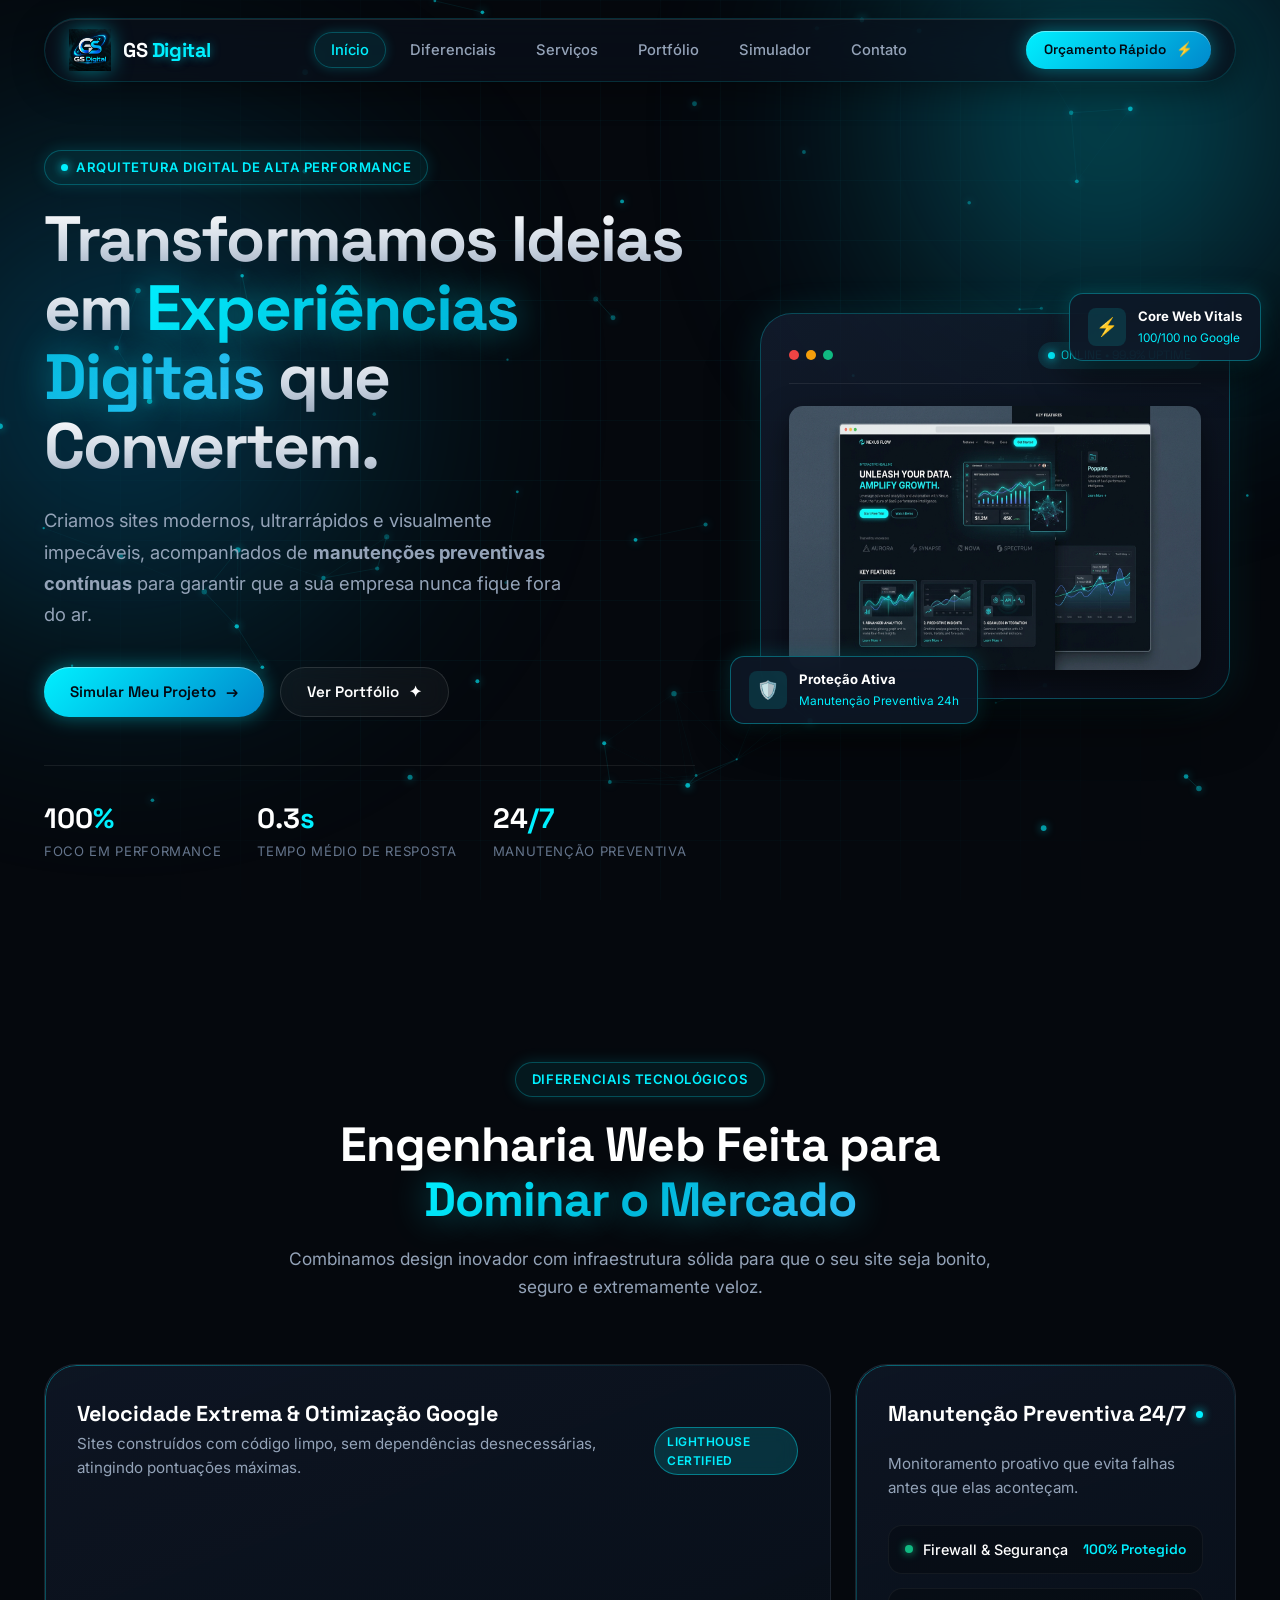
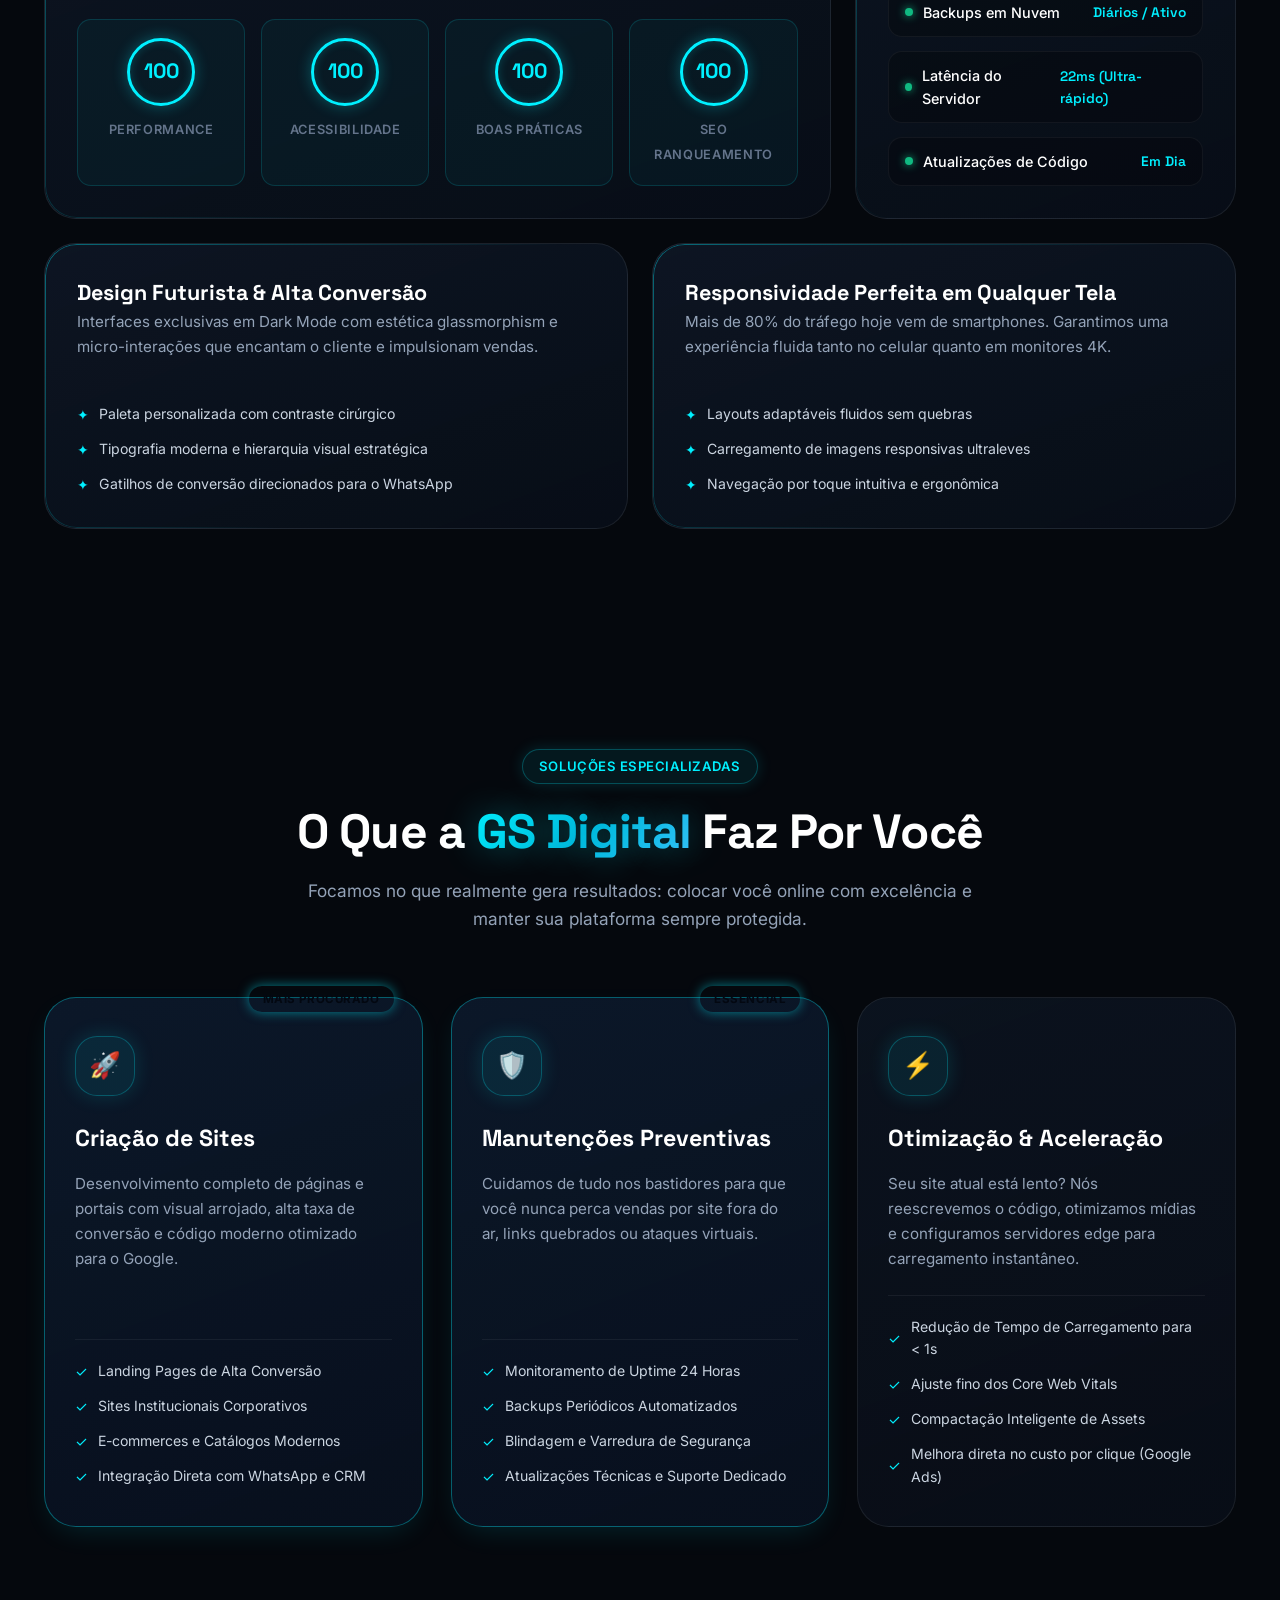
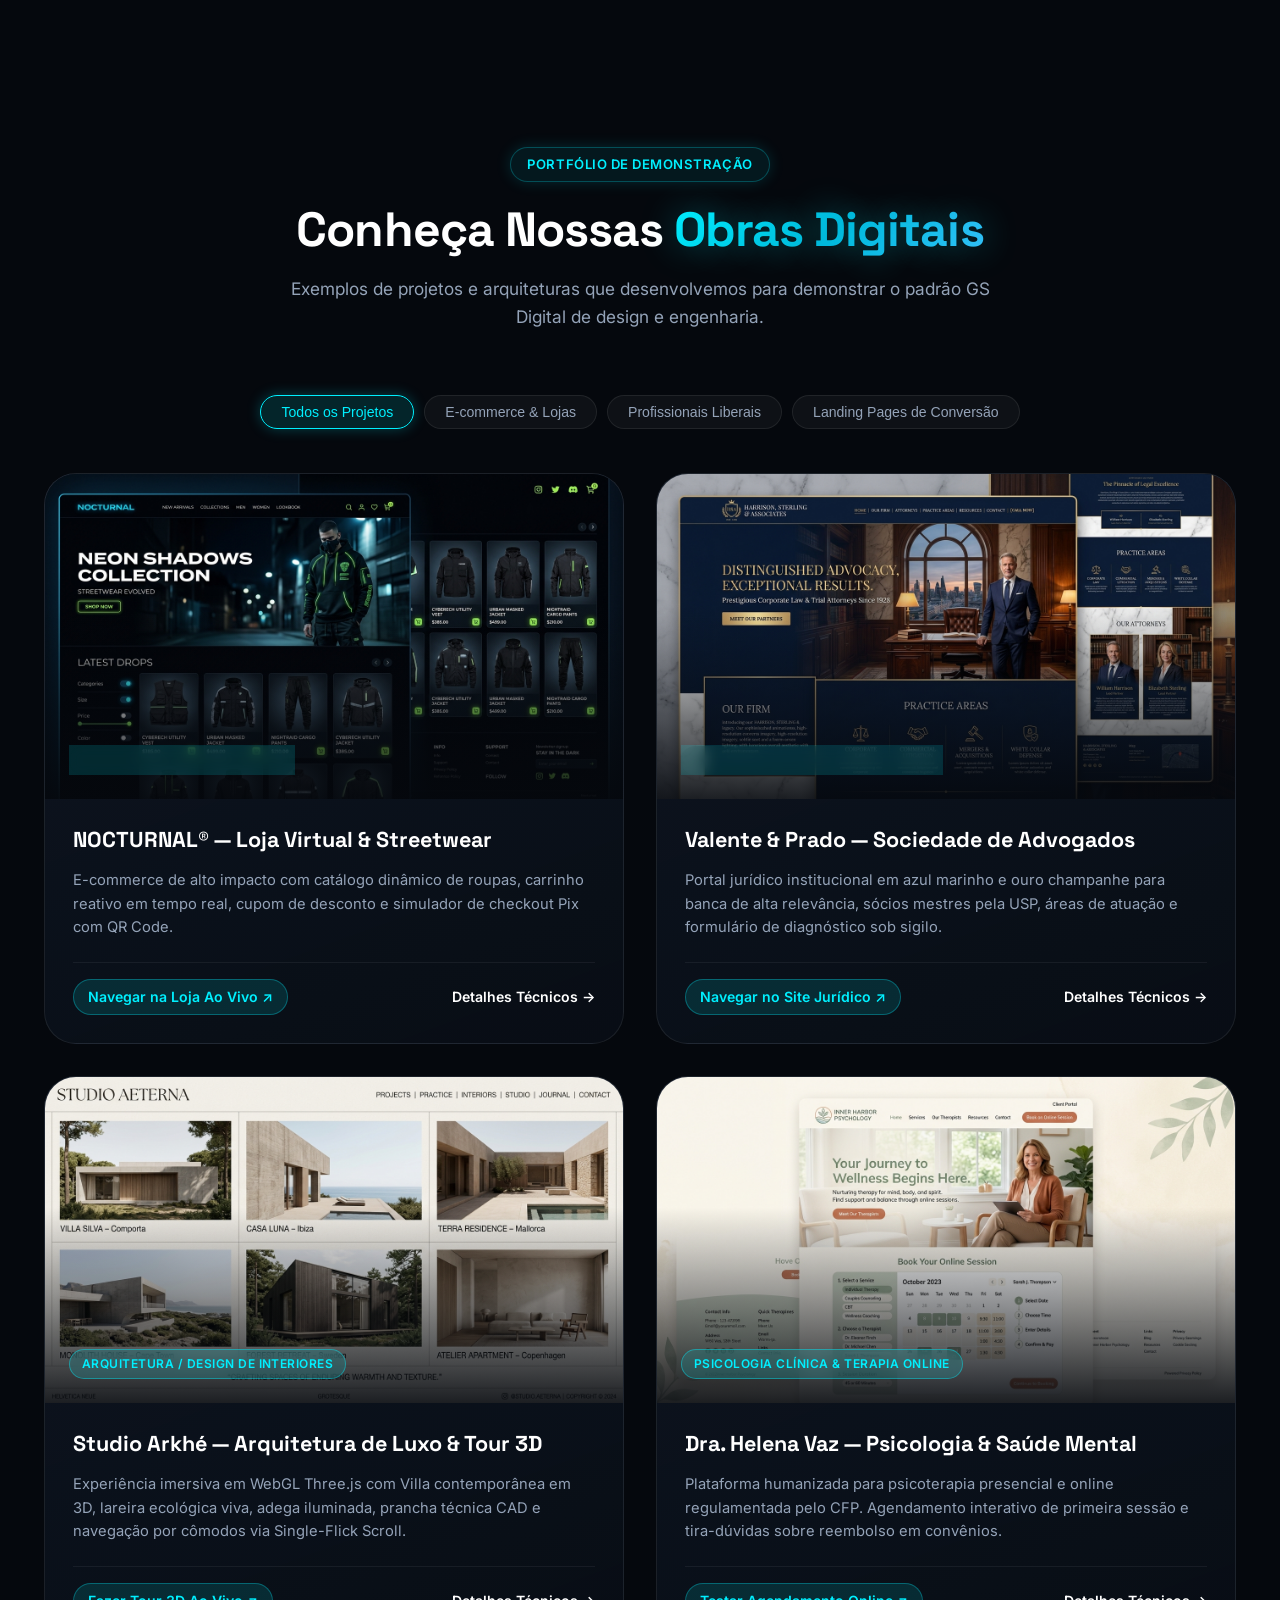
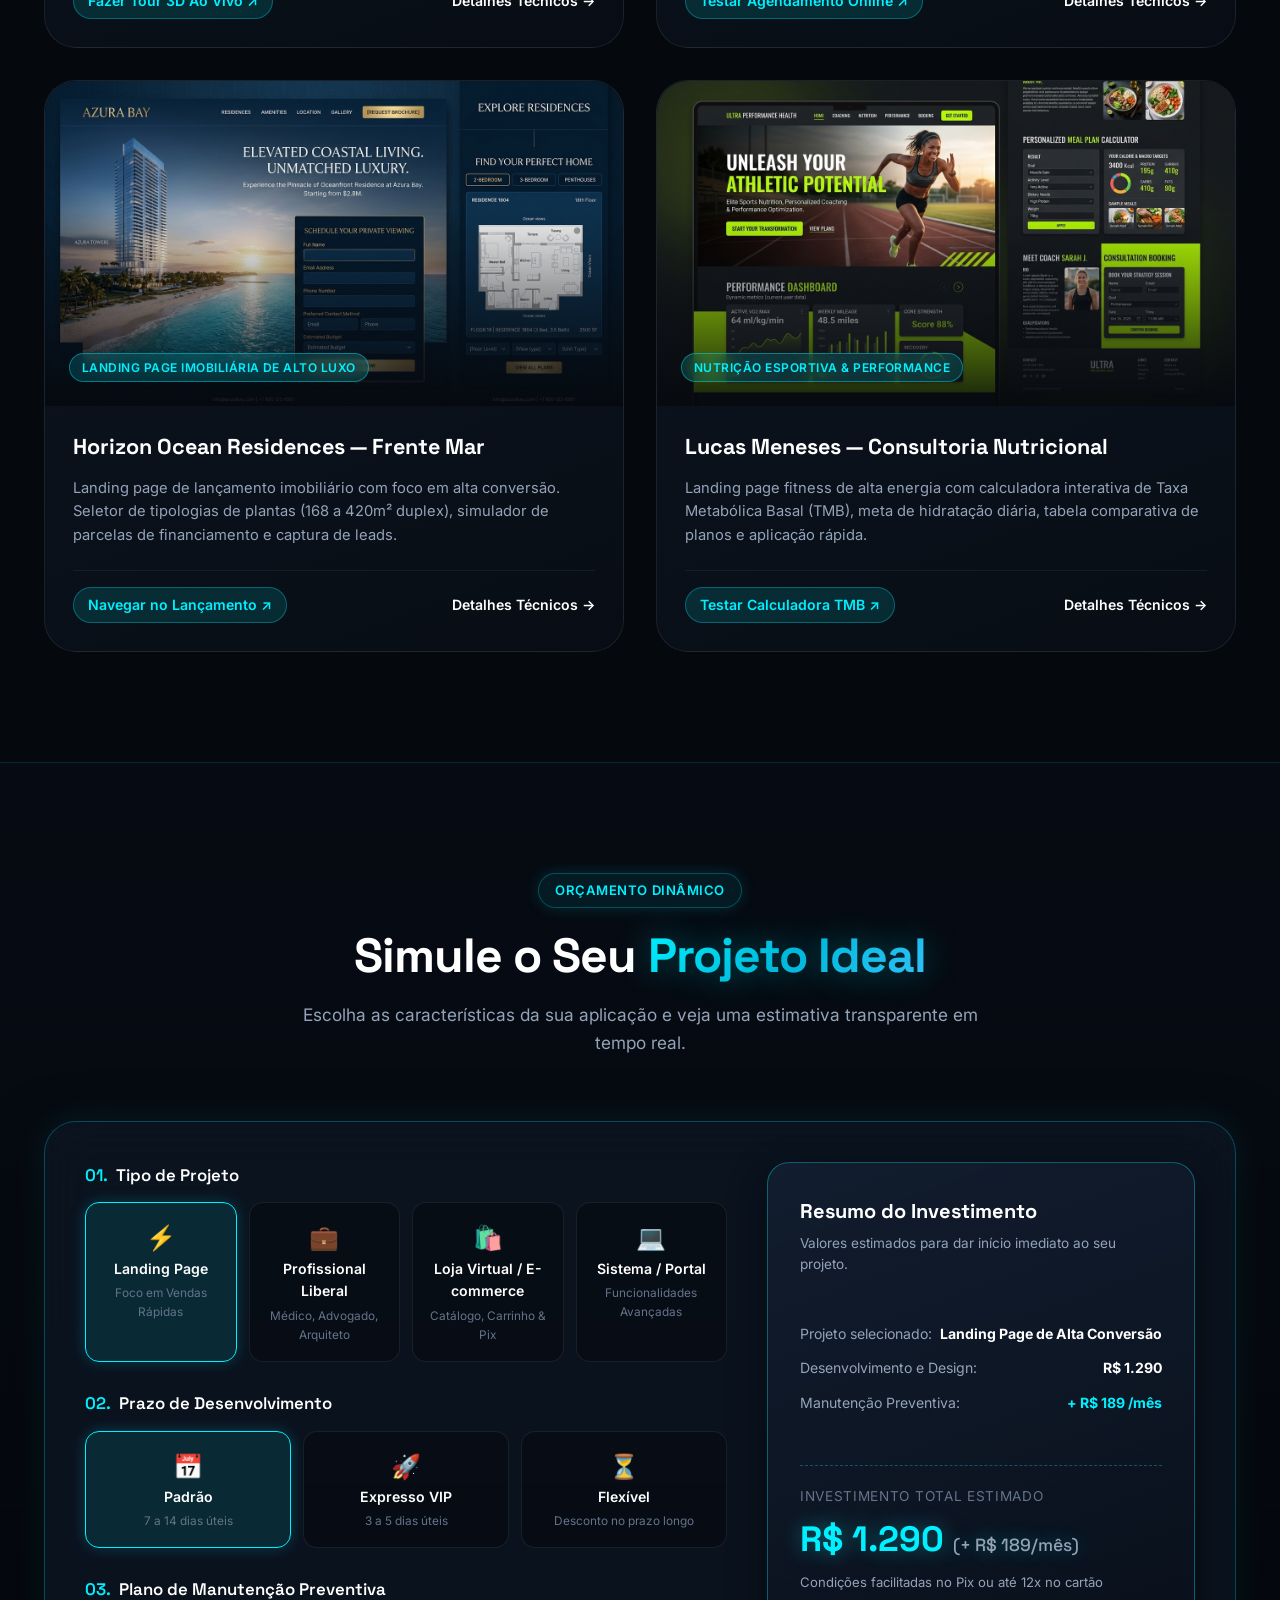
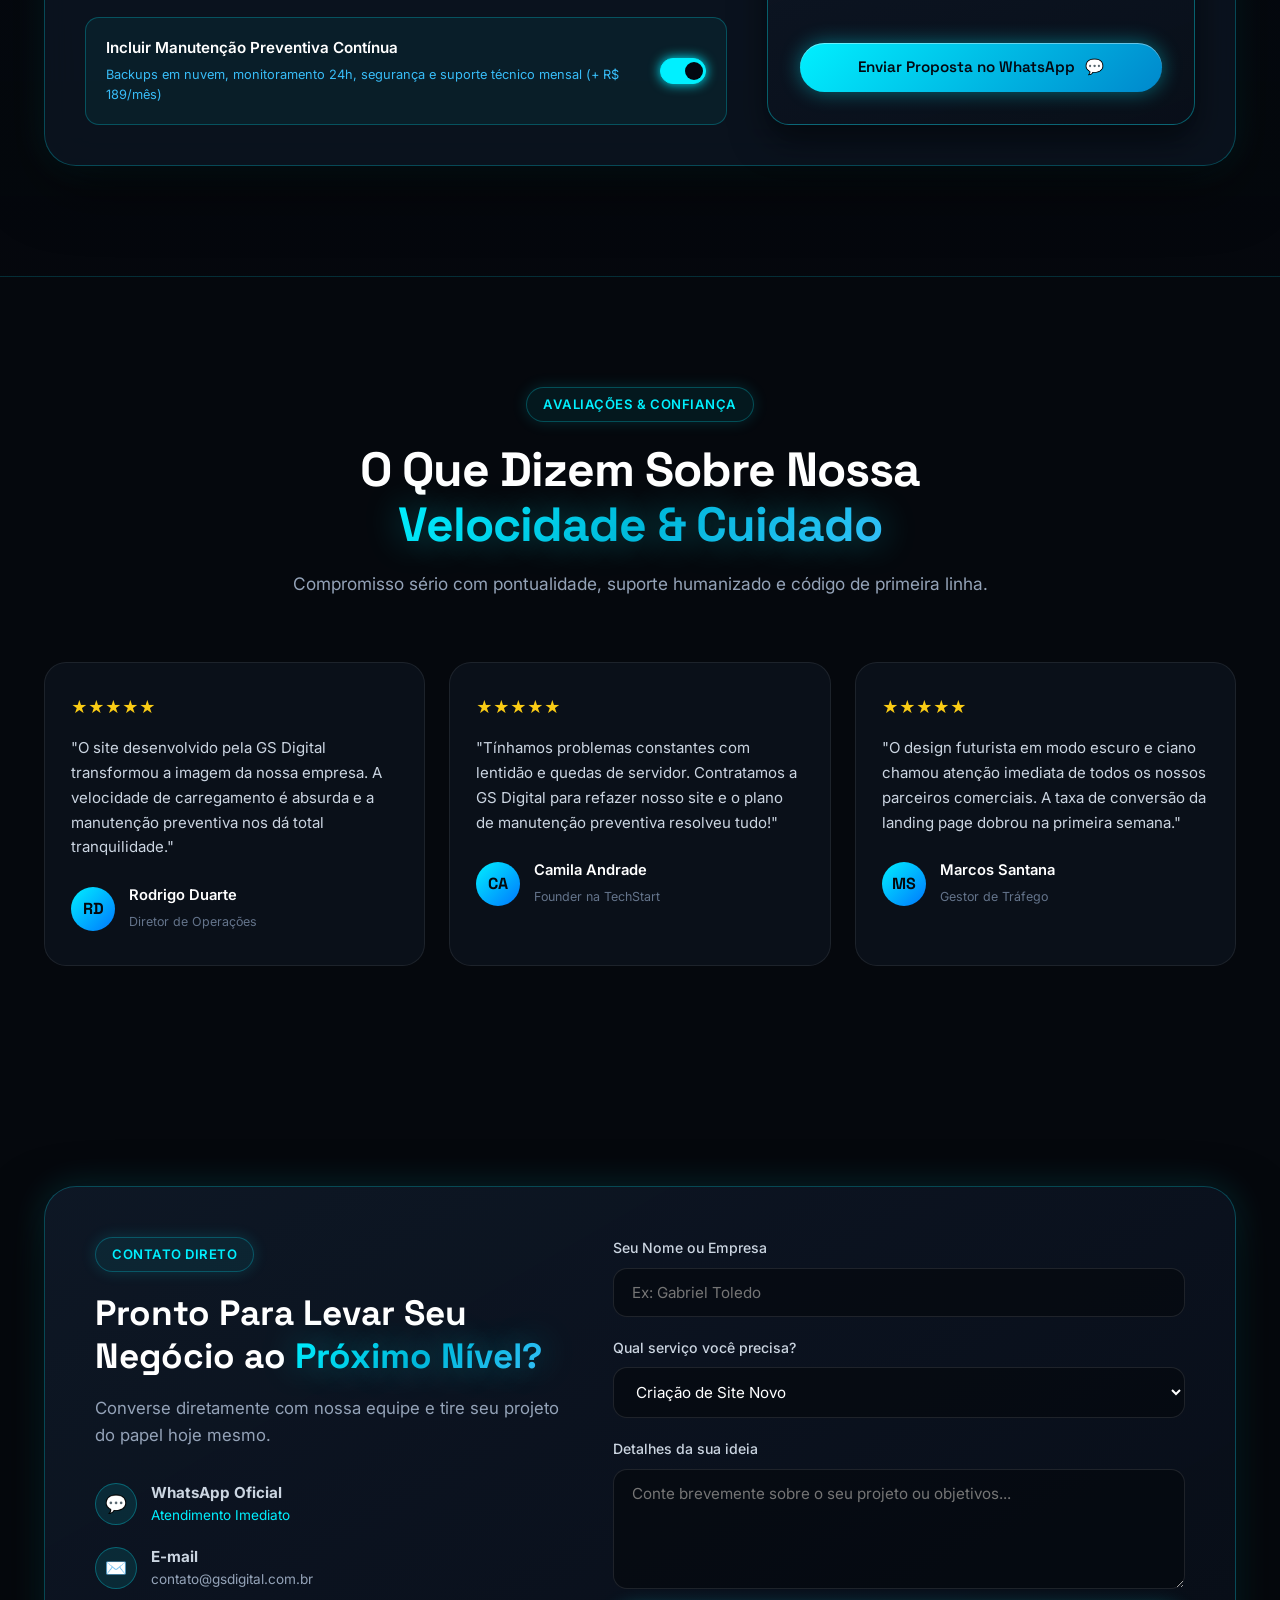
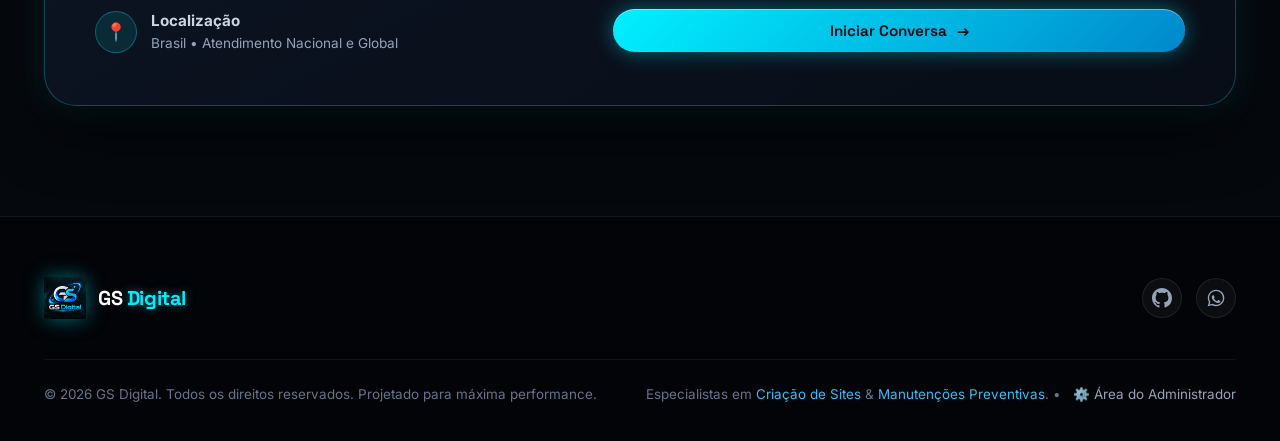
==== commit 88037b46: "feat(portal): destacar Tour 3D WebGL e Single-Flick Scroll no card Studio Arkhé" ====
--- a/index.html
+++ b/index.html
@@ -374,11 +374,11 @@
               </div>
             </div>
             <div class="portfolio-body">
-              <h3 class="portfolio-title">Studio Arkhé — Arquitetura Sensorial</h3>
-              <p class="portfolio-desc">Design contemporâneo minimalista em travertino e linho, galeria interativa de projetos residenciais e calculadora em tempo real de investimento de projeto por m².</p>
+              <h3 class="portfolio-title">Studio Arkhé — Arquitetura de Luxo & Tour 3D</h3>
+              <p class="portfolio-desc">Experiência imersiva em WebGL Three.js com Villa contemporânea em 3D, lareira ecológica viva, adega iluminada, prancha técnica CAD e navegação por cômodos via Single-Flick Scroll.</p>
               <div class="portfolio-meta">
                 <a href="demos/arquitetura/index.html" target="_blank" class="portfolio-link-btn" style="background: rgba(0, 240, 255, 0.12); border: 1px solid var(--border-cyan); padding: 6px 14px; border-radius: 99px; color: var(--cyan-neon);">
-                  <span>Navegar no Atelier ↗</span>
+                  <span>Fazer Tour 3D Ao Vivo ↗</span>
                 </a>
                 <a href="#" class="portfolio-link-btn" data-project-id="arquitetura">
                   <span>Detalhes Técnicos →</span>
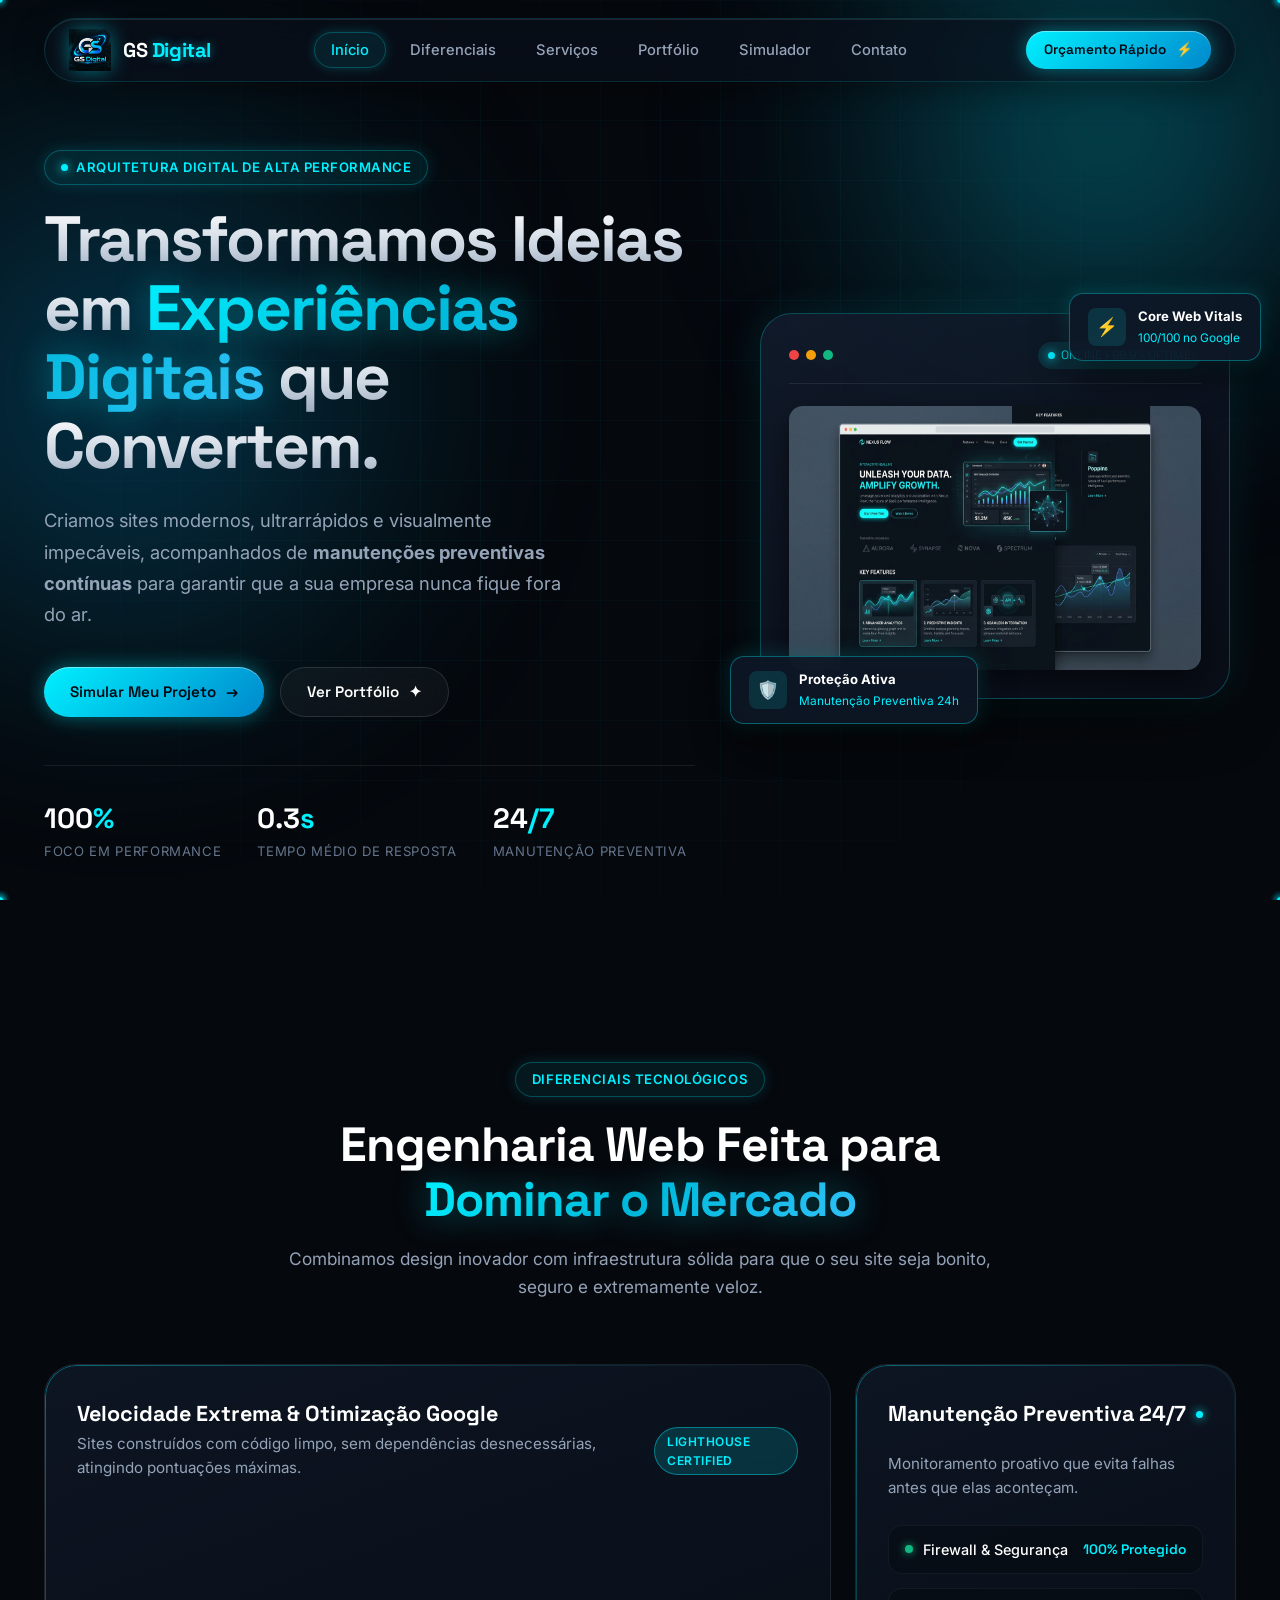
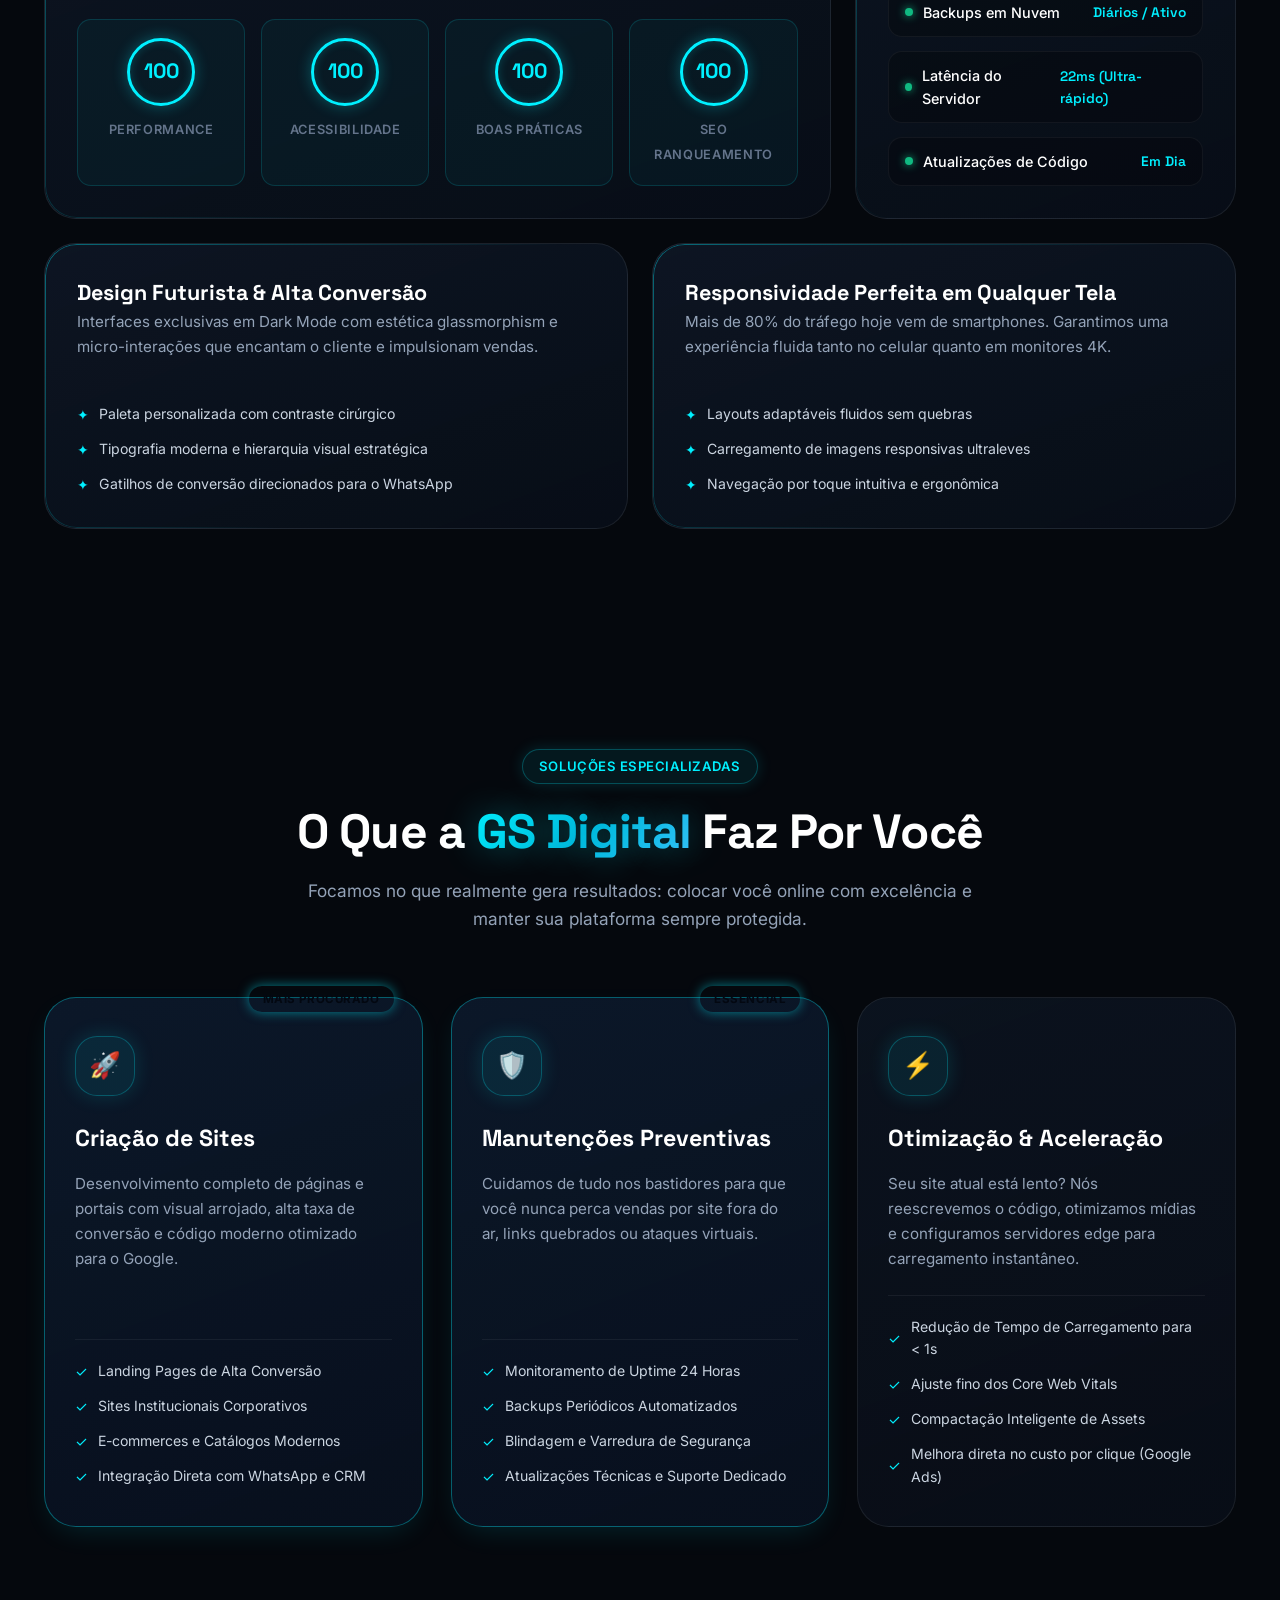
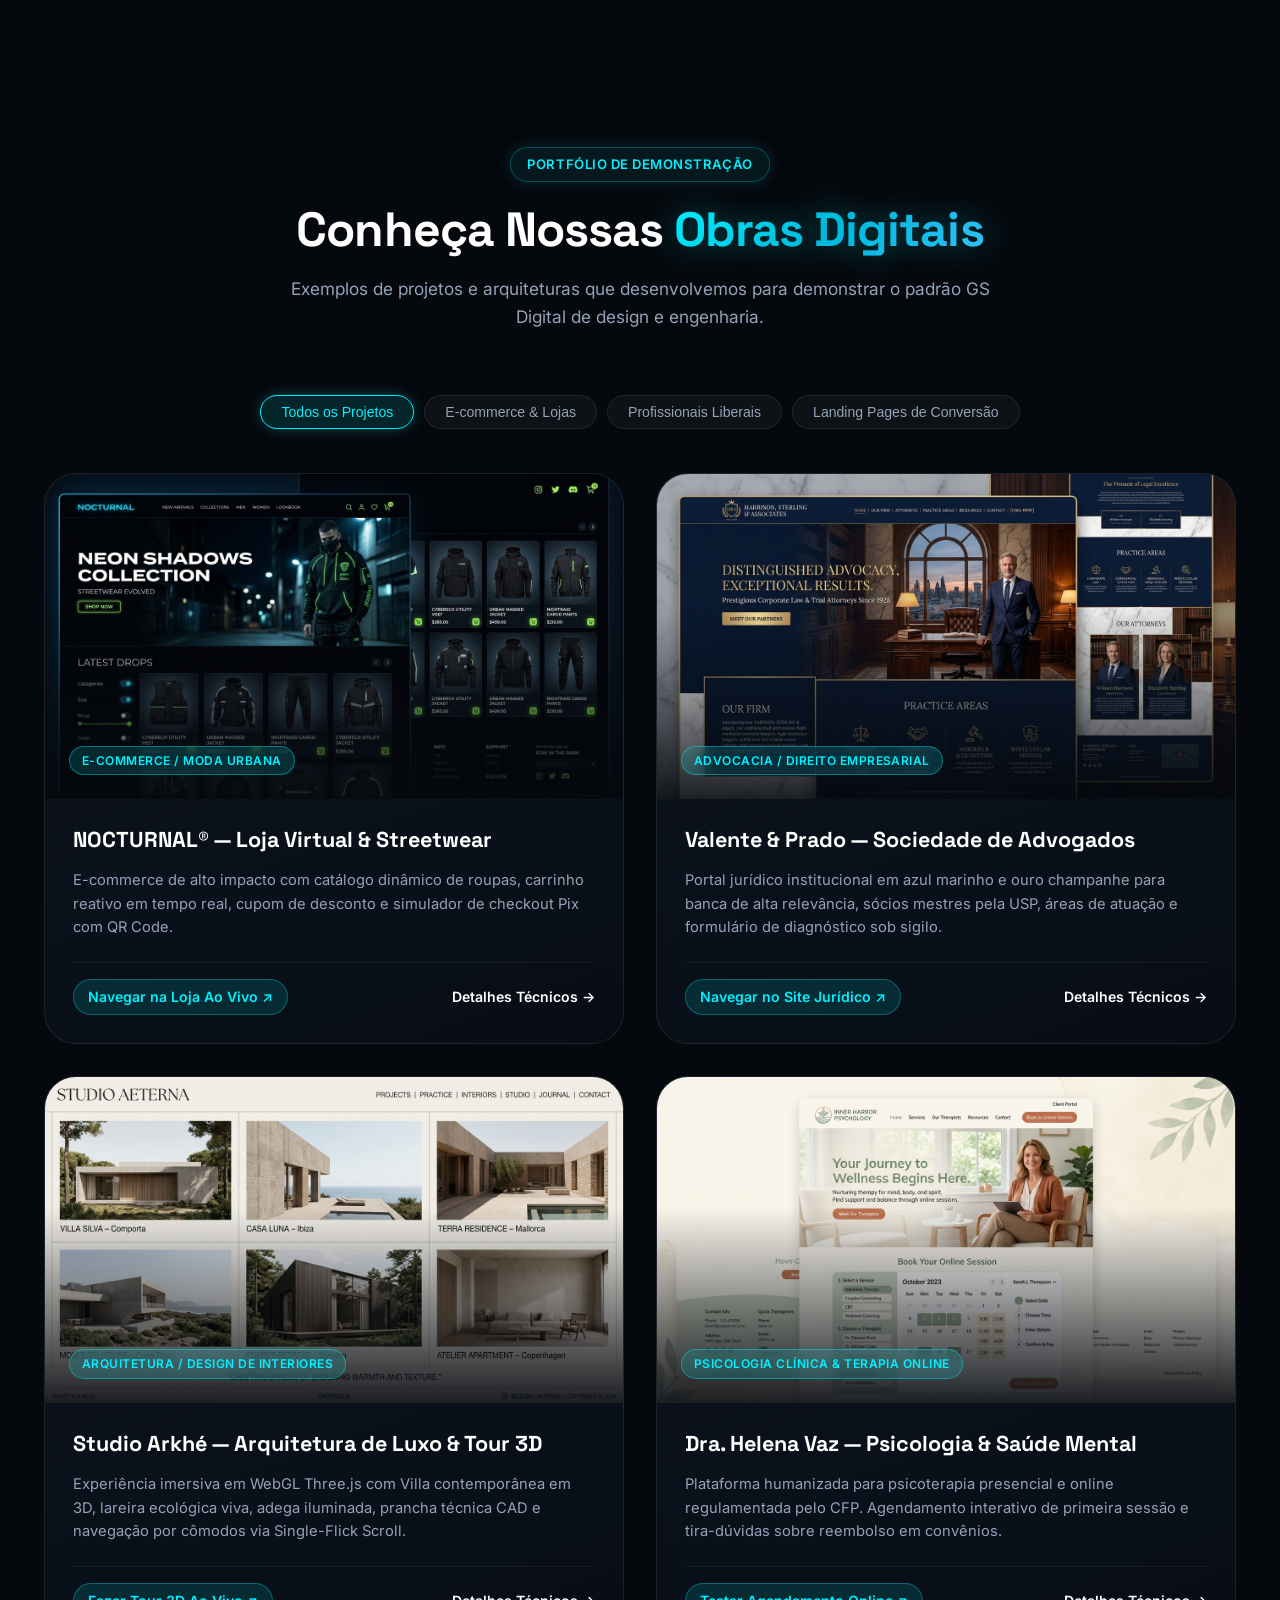
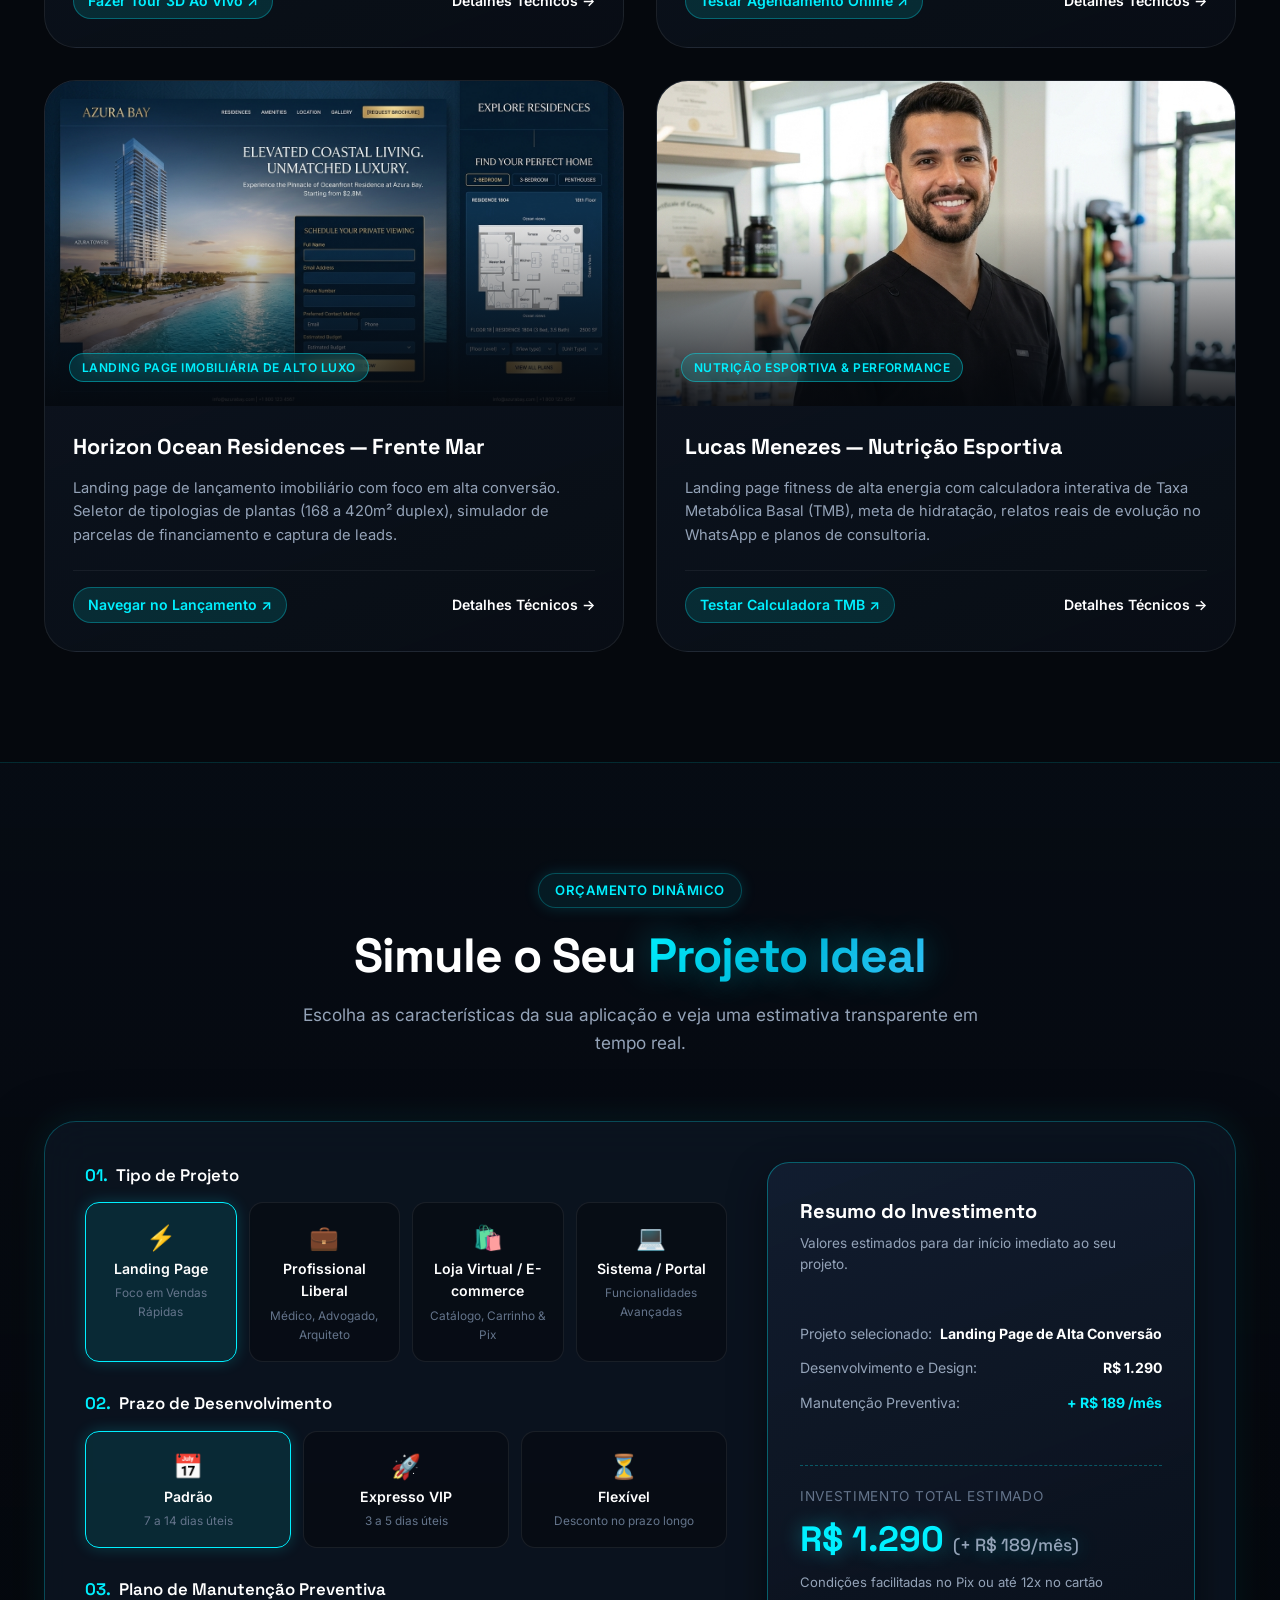
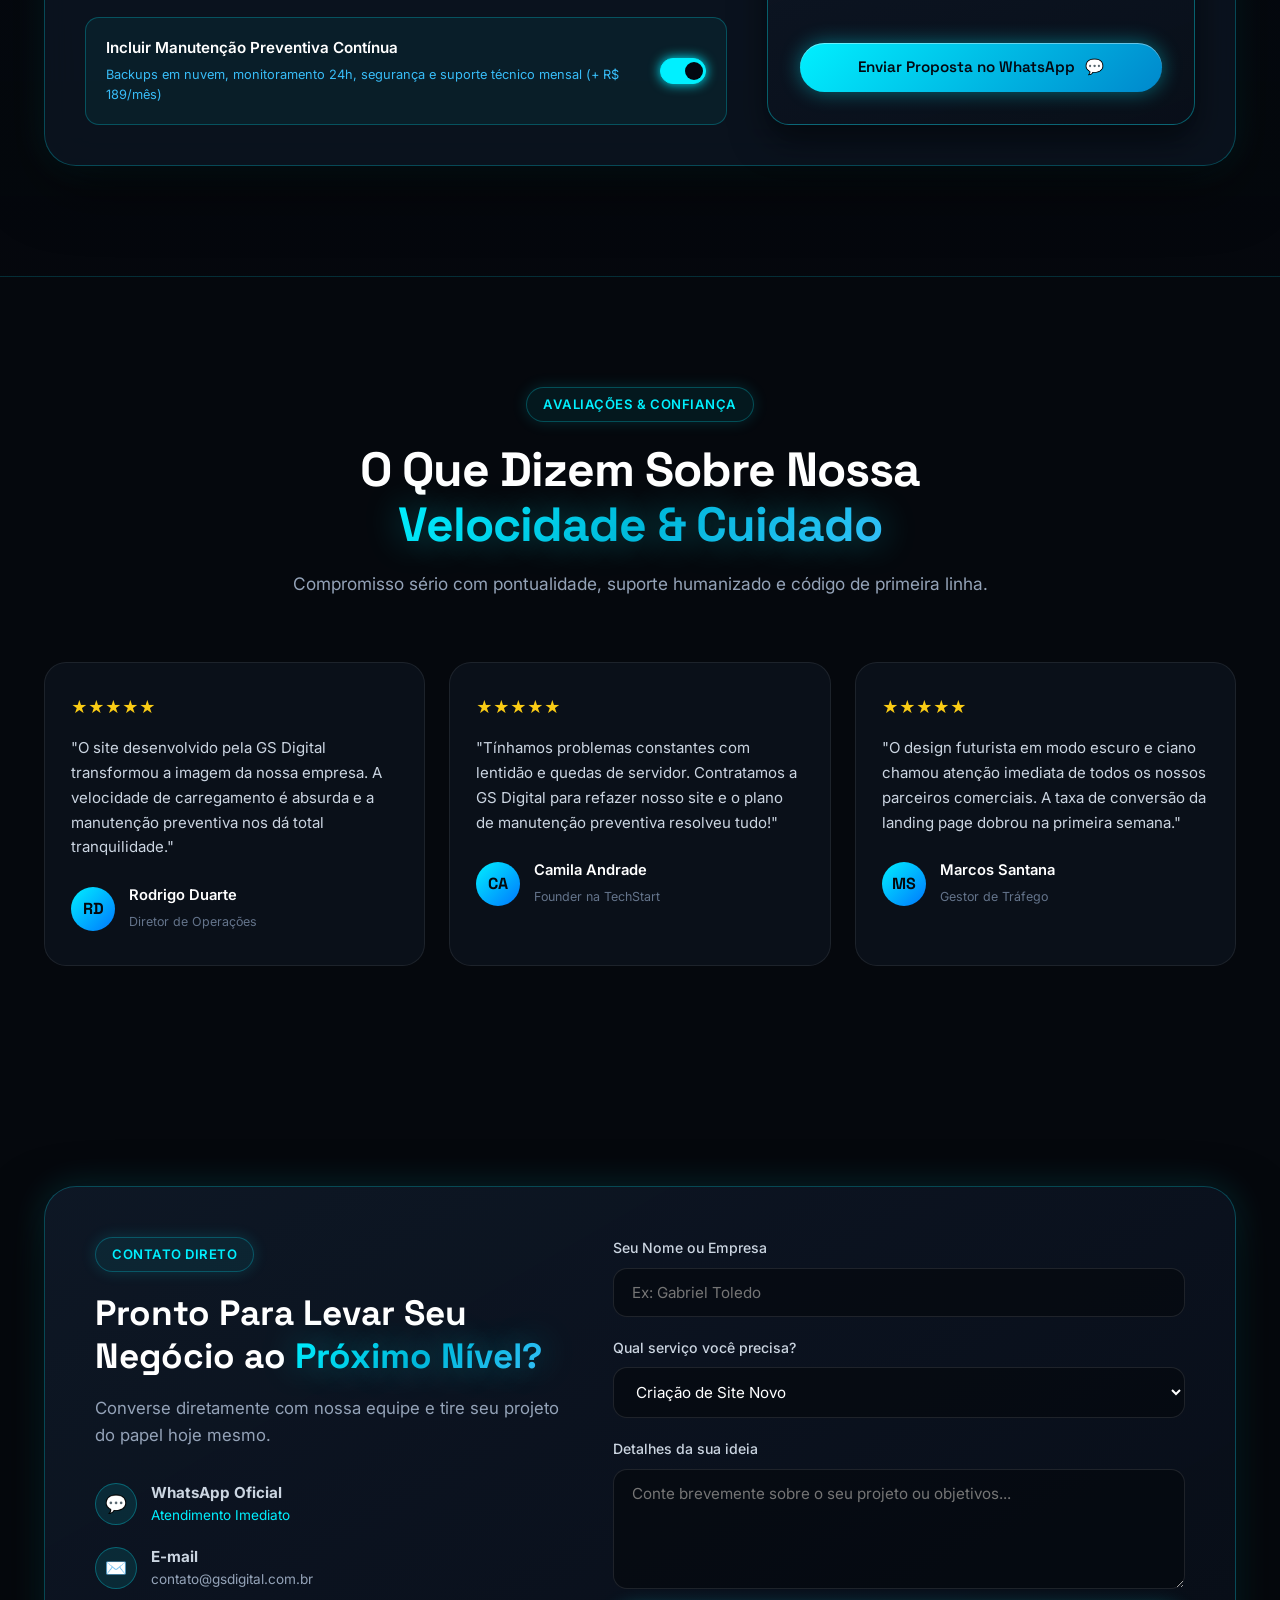
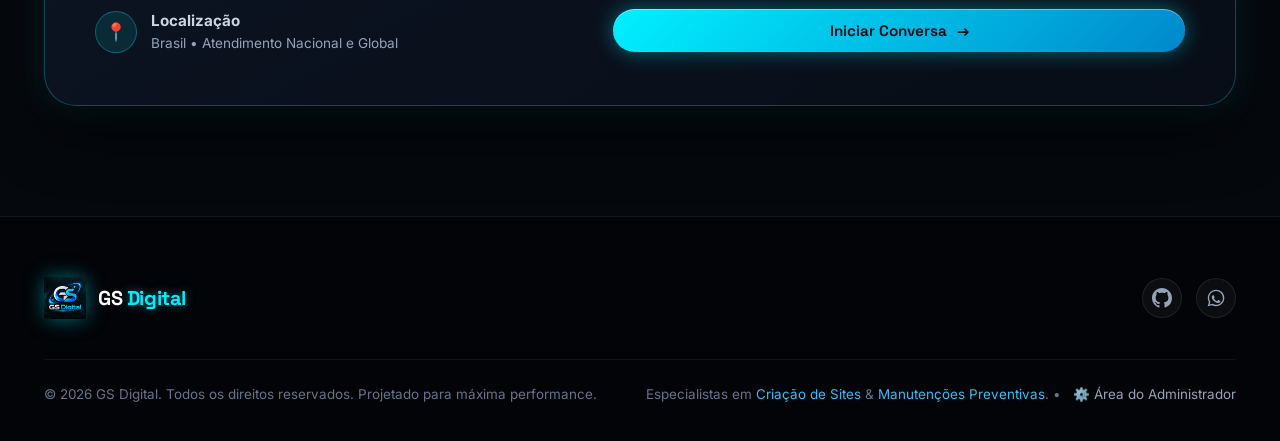
==== commit 692c43da: "fix(nutricao): substituir foto de carregador por retrato profissional de Lucas Menezes" ====
--- a/index.html
+++ b/index.html
@@ -431,17 +431,17 @@
             </div>
           </div>
 
-          <!-- Project 6: Lucas Meneses Nutrição -->
+          <!-- Project 6: Lucas Menezes Nutrição -->
           <div class="portfolio-card" data-category="landing">
             <div class="portfolio-image-wrapper">
-              <img src="assets/images/cover_nutricao.jpg" alt="Lucas Meneses Nutrição Esportiva" loading="lazy" width="600" height="338">
+              <img src="assets/images/lucas_menezes.jpg" alt="Lucas Menezes Nutrição Esportiva" loading="lazy" width="600" height="338" style="object-fit: cover; object-position: center 20%;">
               <div class="portfolio-overlay">
                 <span class="portfolio-tag">Nutrição Esportiva & Performance</span>
               </div>
             </div>
             <div class="portfolio-body">
-              <h3 class="portfolio-title">Lucas Meneses — Consultoria Nutricional</h3>
-              <p class="portfolio-desc">Landing page fitness de alta energia com calculadora interativa de Taxa Metabólica Basal (TMB), meta de hidratação diária, tabela comparativa de planos e aplicação rápida.</p>
+              <h3 class="portfolio-title">Lucas Menezes — Nutrição Esportiva</h3>
+              <p class="portfolio-desc">Landing page fitness de alta energia com calculadora interativa de Taxa Metabólica Basal (TMB), meta de hidratação, relatos reais de evolução no WhatsApp e planos de consultoria.</p>
               <div class="portfolio-meta">
                 <a href="demos/nutricao/index.html" target="_blank" class="portfolio-link-btn" style="background: rgba(0, 240, 255, 0.12); border: 1px solid var(--border-cyan); padding: 6px 14px; border-radius: 99px; color: var(--cyan-neon);">
                   <span>Testar Calculadora TMB ↗</span>
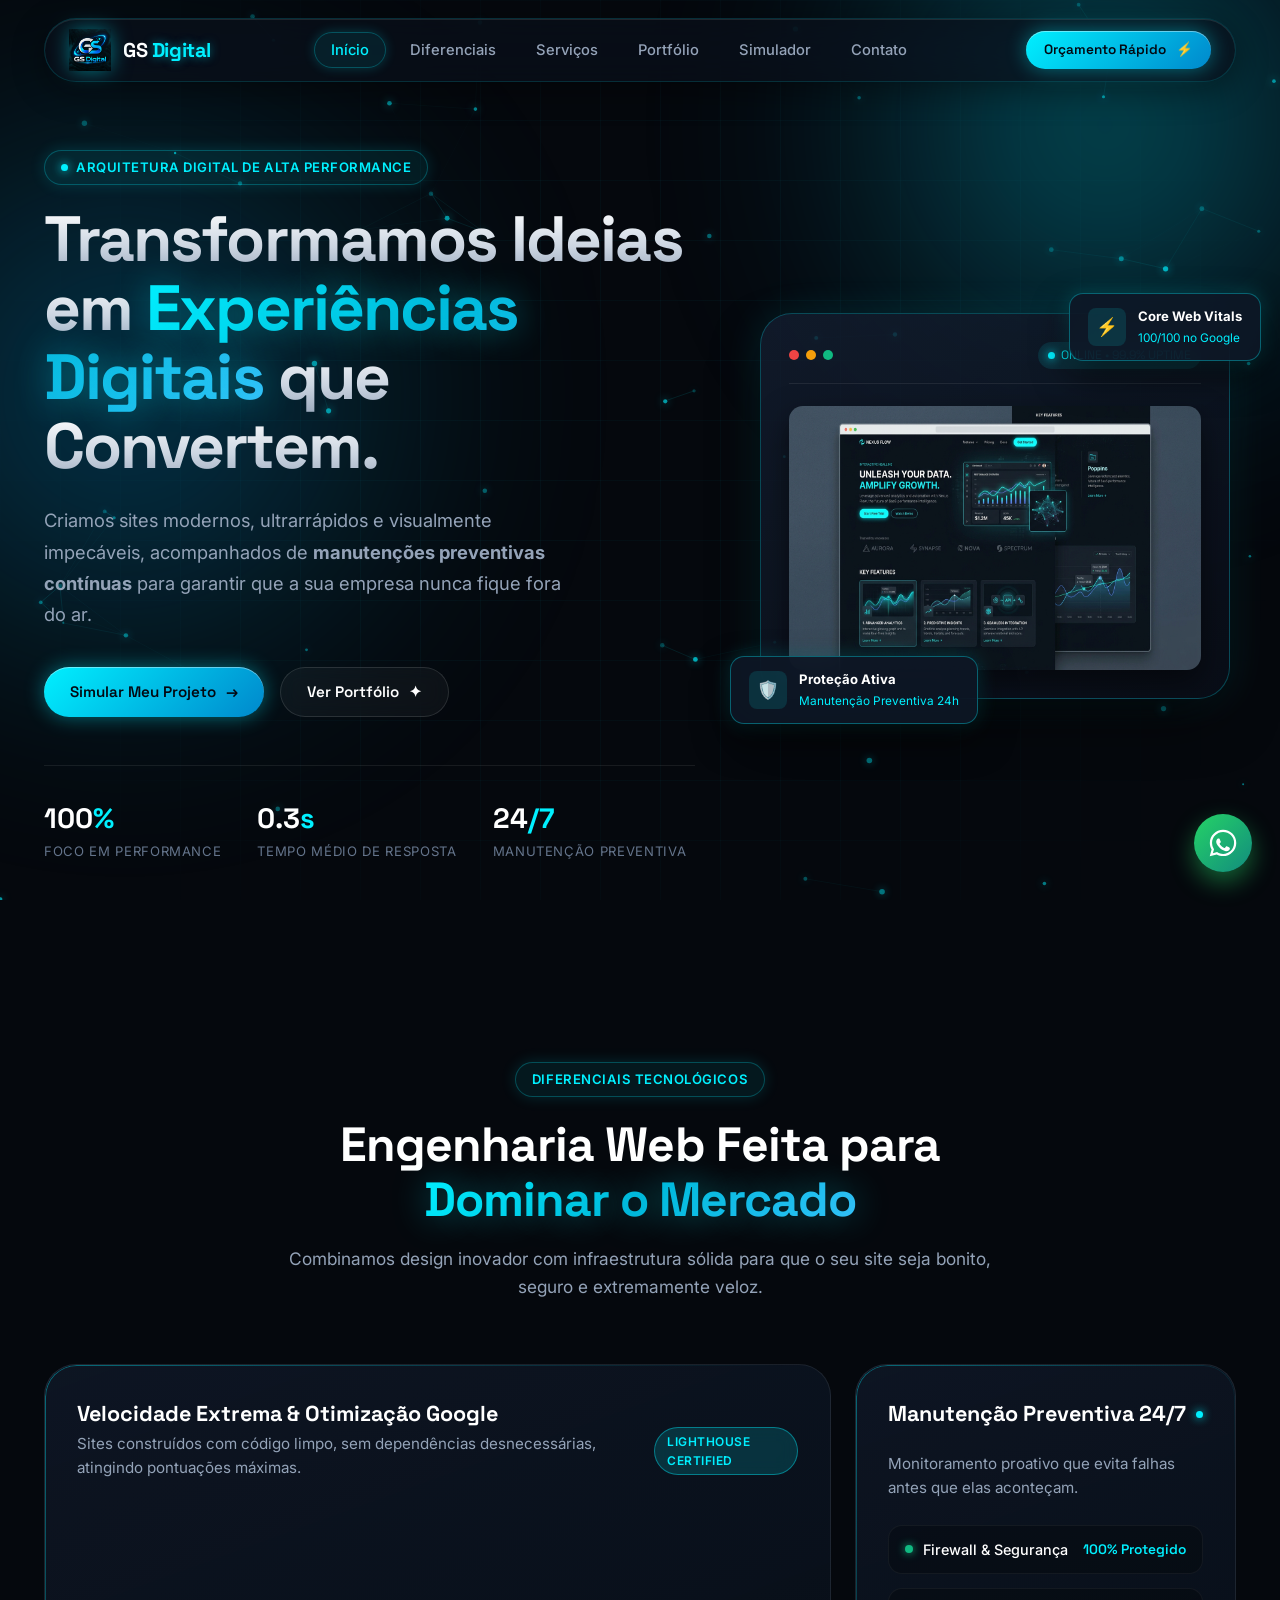
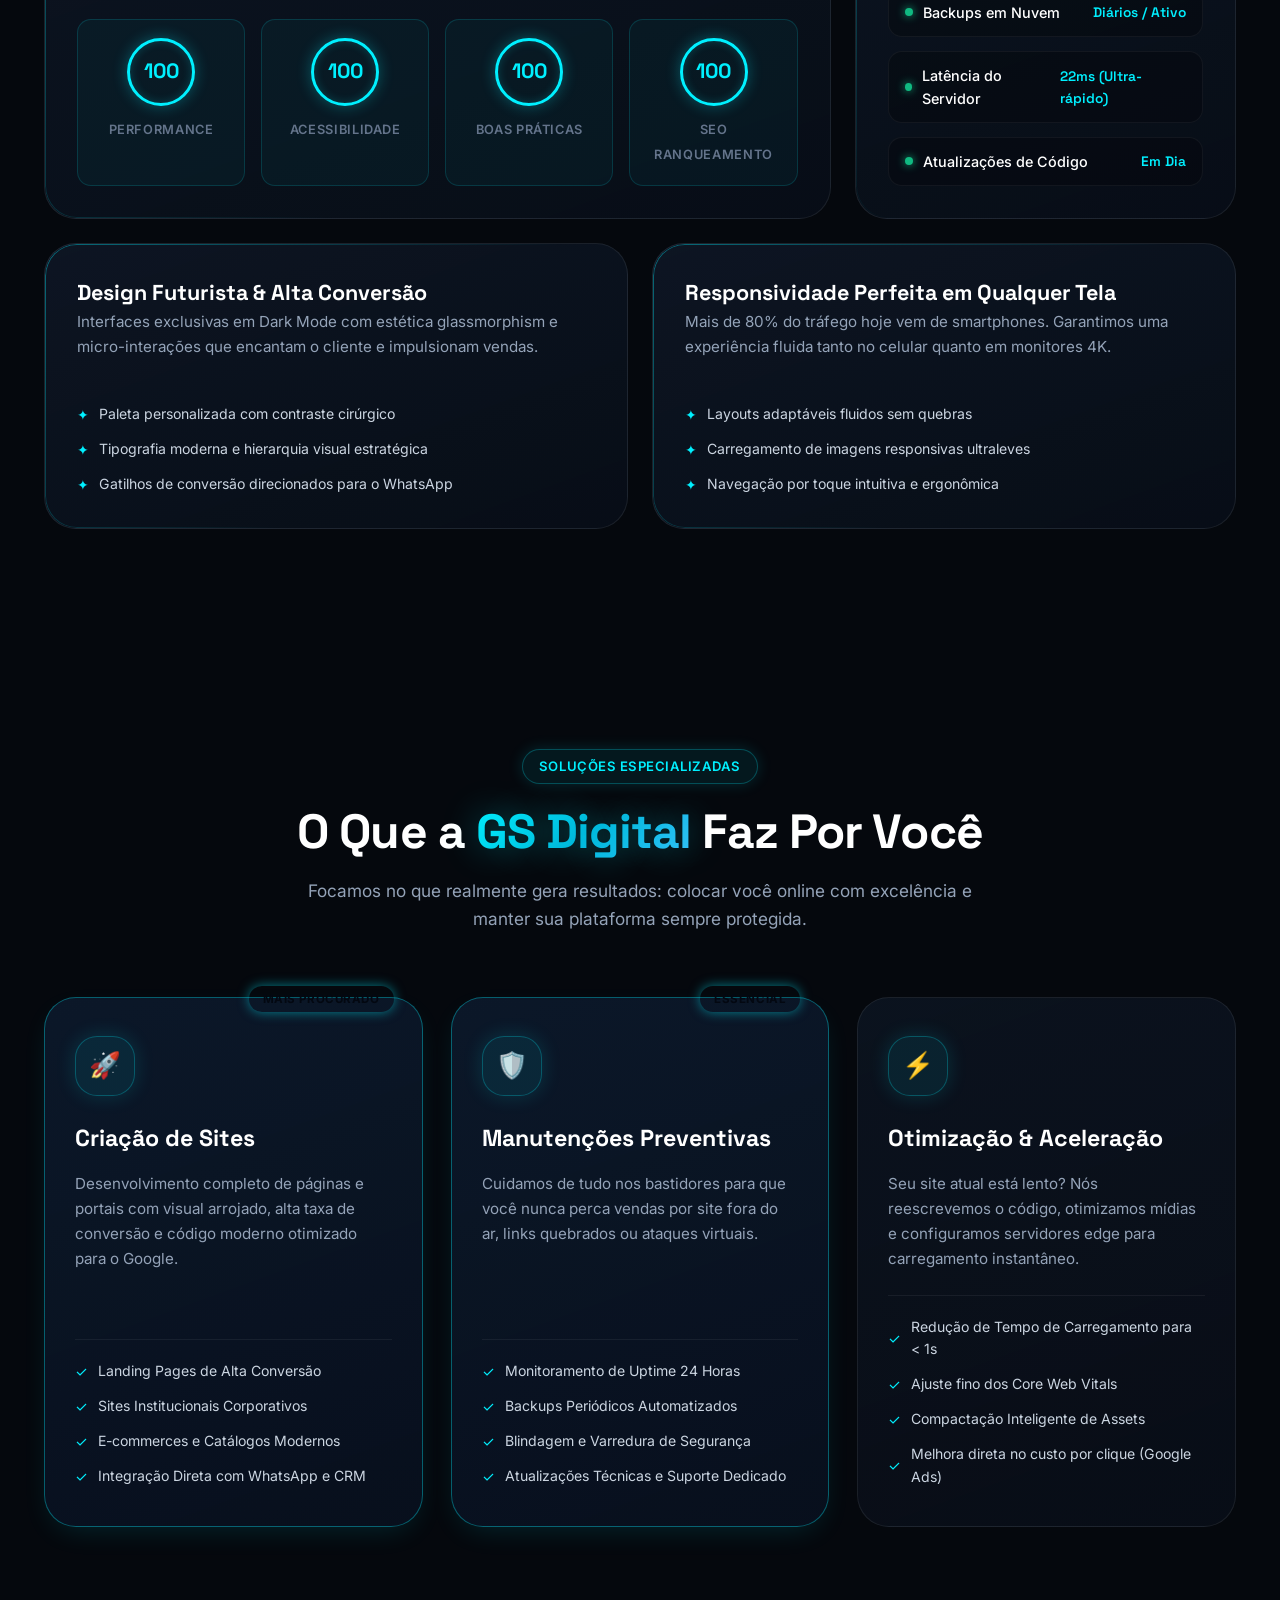
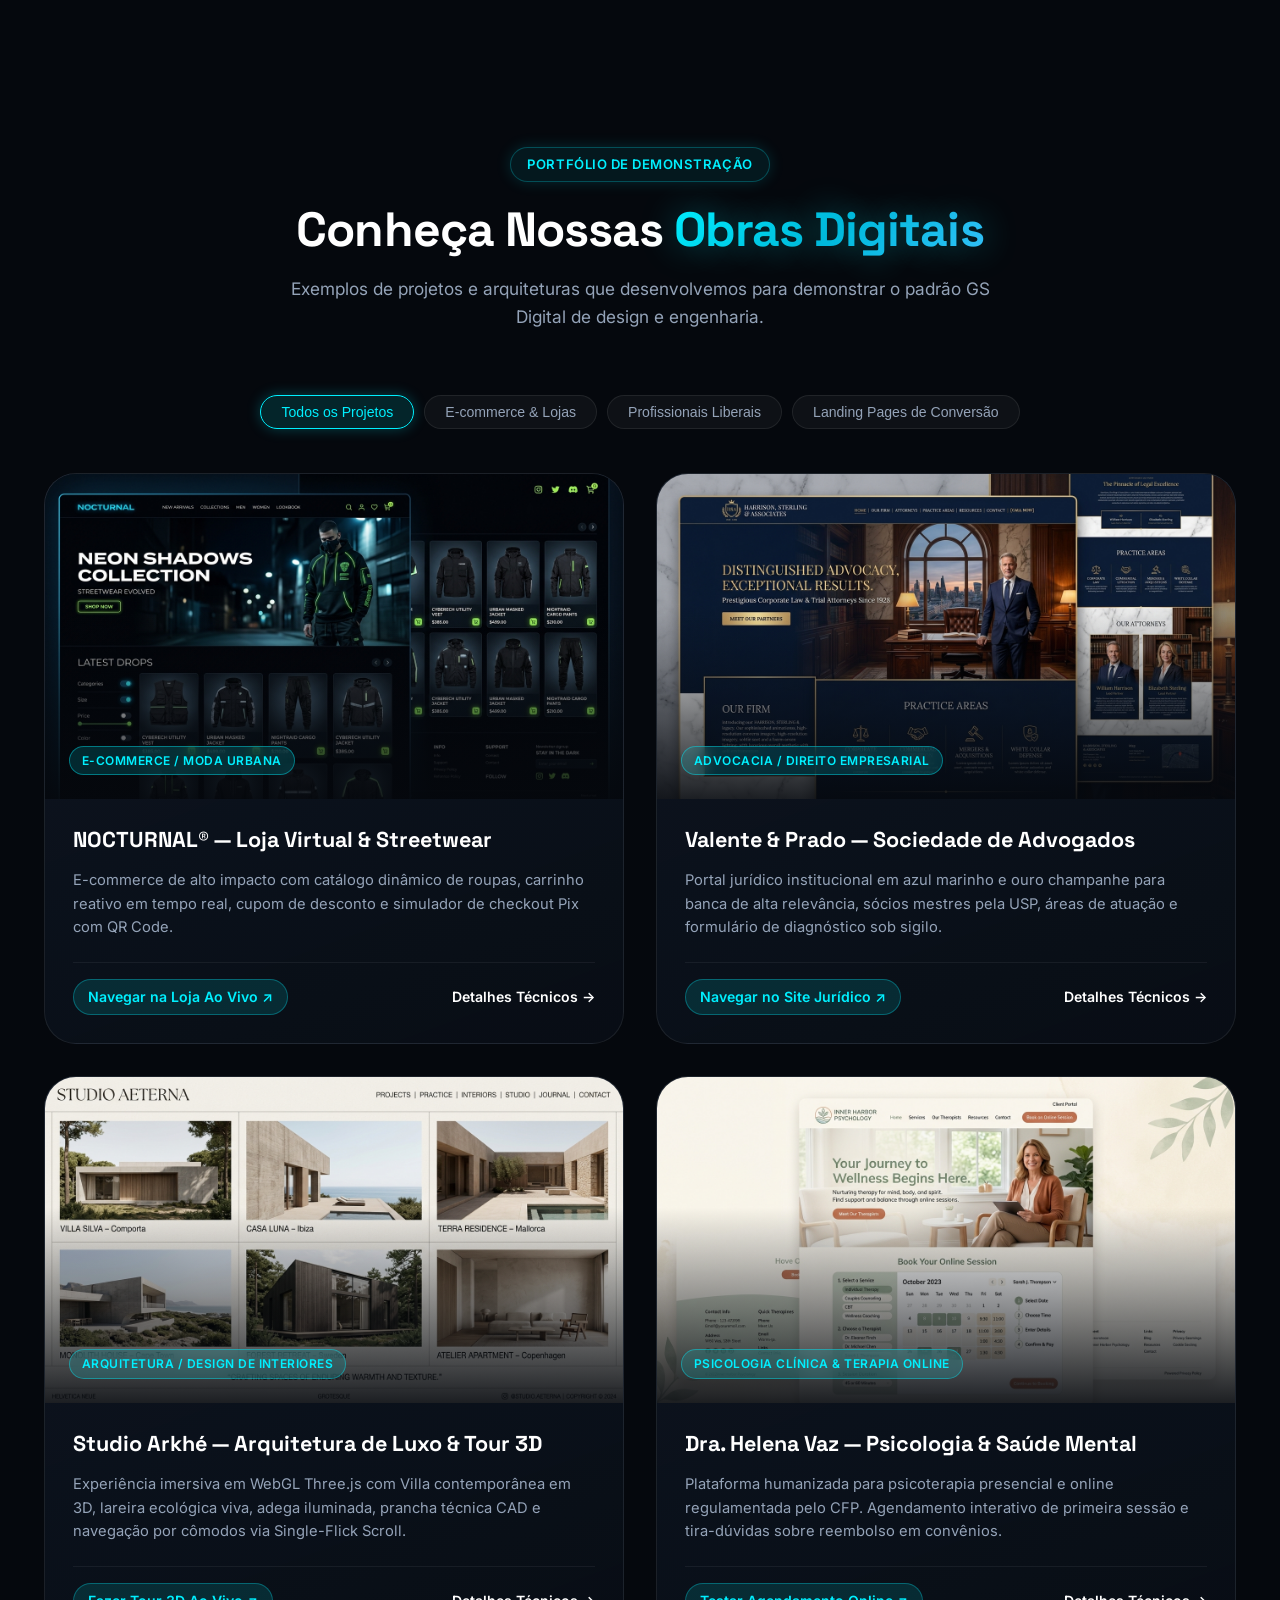
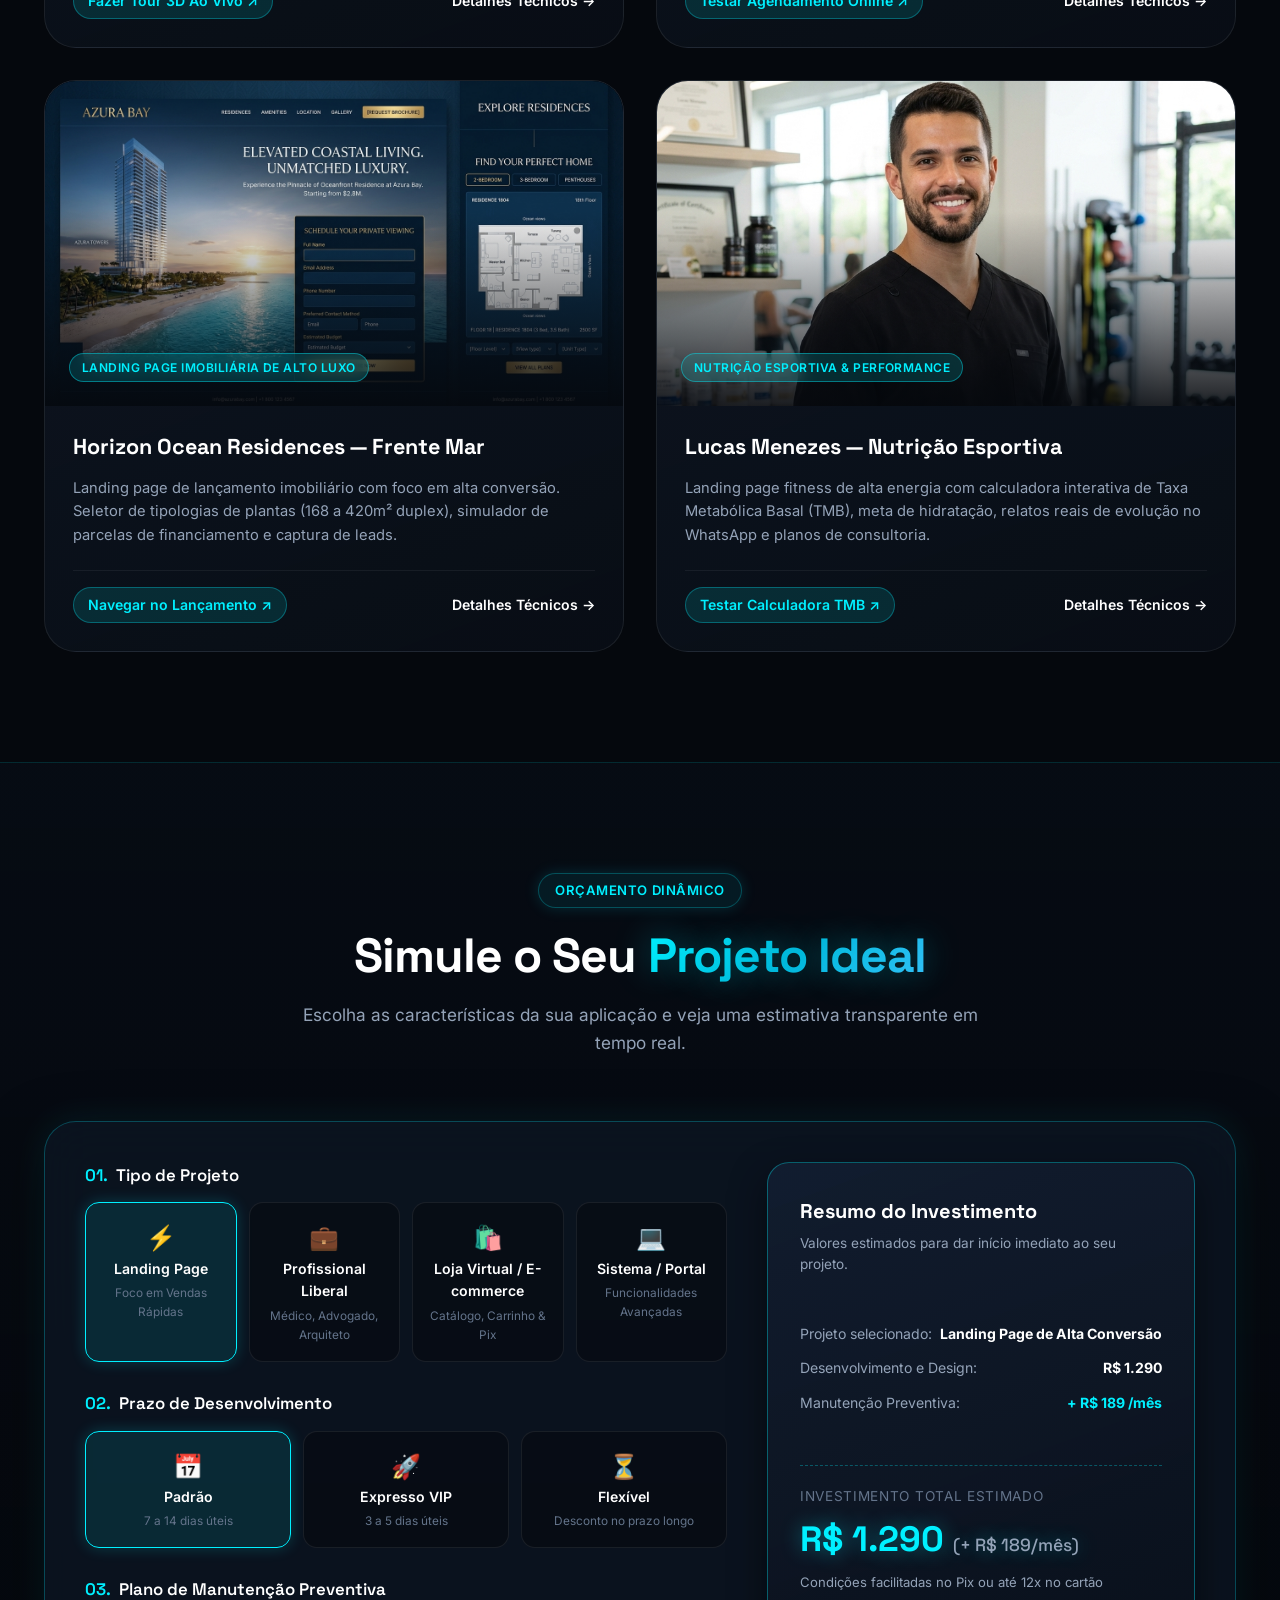
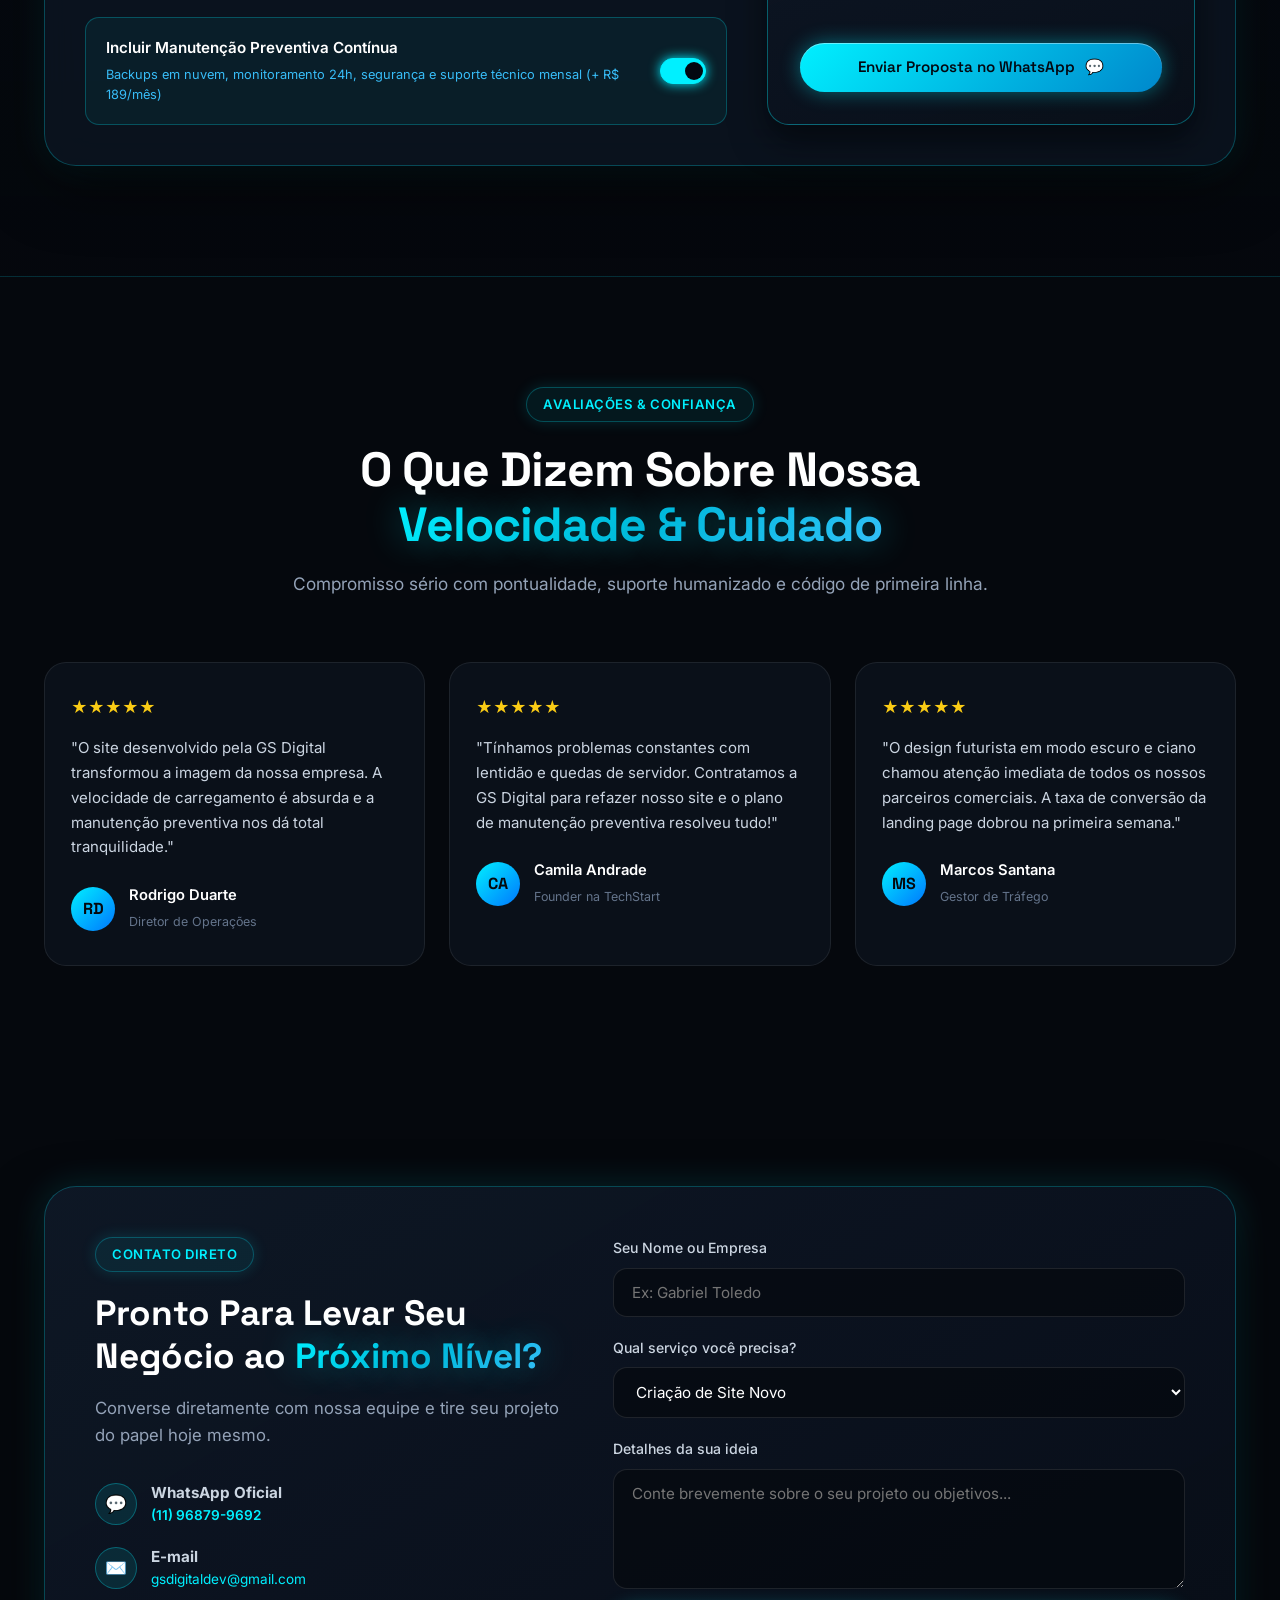
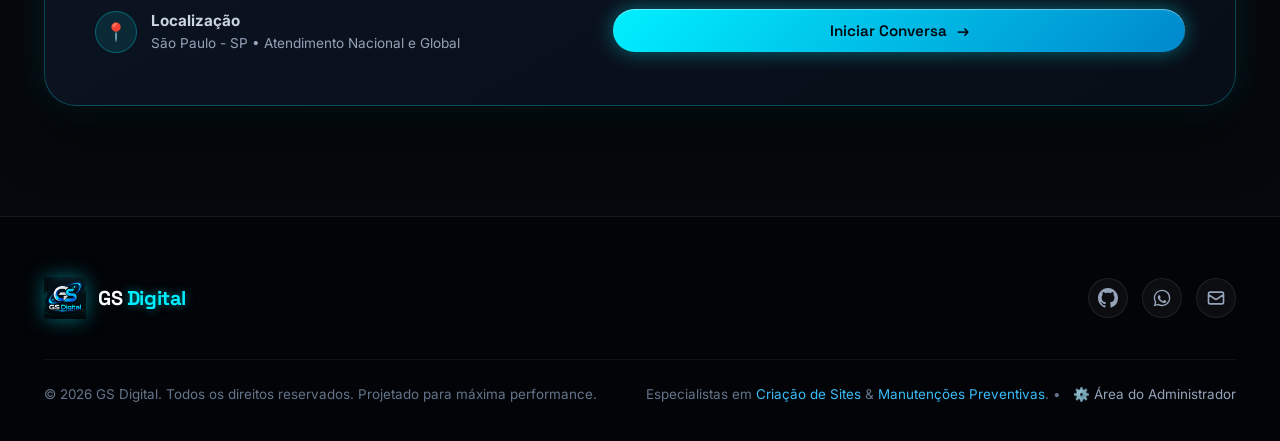
==== commit c851a379: "feat: atualizar contatos oficiais (WhatsApp 1196879-9692 e email gsdigitaldev@gmail.com) e adicionar" ====
--- a/index.html
+++ b/index.html
@@ -635,25 +635,25 @@
             <p>Converse diretamente com nossa equipe e tire seu projeto do papel hoje mesmo.</p>
 
             <div class="contact-details">
-              <a href="https://wa.me/5511999999999" target="_blank" class="contact-item">
+              <a href="https://wa.me/5511968799692" target="_blank" class="contact-item">
                 <div class="contact-icon">💬</div>
                 <div>
                   <strong>WhatsApp Oficial</strong>
-                  <div style="font-size: 0.85rem; color: var(--cyan-neon);">Atendimento Imediato</div>
+                  <div style="font-size: 0.85rem; color: var(--cyan-neon); font-weight: 600;">(11) 96879-9692</div>
                 </div>
               </a>
-              <div class="contact-item">
+              <a href="mailto:gsdigitaldev@gmail.com" class="contact-item">
                 <div class="contact-icon">✉️</div>
                 <div>
                   <strong>E-mail</strong>
-                  <div style="font-size: 0.85rem; color: var(--text-secondary);">contato@gsdigital.com.br</div>
-                </div>
-              </div>
+                  <div style="font-size: 0.85rem; color: var(--cyan-neon);">gsdigitaldev@gmail.com</div>
+                </div>
+              </a>
               <div class="contact-item">
                 <div class="contact-icon">📍</div>
                 <div>
                   <strong>Localização</strong>
-                  <div style="font-size: 0.85rem; color: var(--text-secondary);">Brasil • Atendimento Nacional e Global</div>
+                  <div style="font-size: 0.85rem; color: var(--text-secondary);">São Paulo - SP • Atendimento Nacional e Global</div>
                 </div>
               </div>
             </div>
@@ -737,8 +737,11 @@
           <a href="https://github.com/GabrielTCH" target="_blank" class="social-link" aria-label="GitHub">
             <svg width="20" height="20" fill="currentColor" viewBox="0 0 24 24"><path d="M12 0C5.37 0 0 5.37 0 12c0 5.31 3.435 9.795 8.205 11.385.6.105.825-.255.825-.57 0-.285-.015-1.23-.015-2.235-3.015.555-3.795-.735-4.035-1.41-.135-.345-.72-1.41-1.23-1.695-.42-.225-1.02-.78-.015-.795.945-.015 1.62.87 1.845 1.23 1.08 1.815 2.805 1.305 3.495.99.105-.78.42-1.305.765-1.605-2.67-.3-5.46-1.335-5.46-5.925 0-1.305.465-2.385 1.23-3.225-.12-.3-.54-1.53.12-3.18 0 0 1.005-.315 3.3 1.23.96-.27 1.98-.405 3-.405s2.04.135 3 .405c2.295-1.56 3.3-1.23 3.3-1.23.66 1.65.24 2.88.12 3.18.765.84 1.23 1.905 1.23 3.225 0 4.605-2.805 5.625-5.475 5.925.435.375.81 1.095.81 2.22 0 1.605-.015 2.895-.015 3.3 0 .315.225.69.825.57A12.02 12.02 0 0024 12c0-6.63-5.37-12-12-12z"/></svg>
           </a>
-          <a href="https://wa.me/5511999999999" target="_blank" class="social-link" aria-label="WhatsApp">
+          <a href="https://wa.me/5511968799692" target="_blank" class="social-link" aria-label="WhatsApp" title="WhatsApp GS Digital">
             <svg width="20" height="20" fill="currentColor" viewBox="0 0 24 24"><path d="M12.04 2C6.58 2 2.13 6.45 2.13 11.91c0 1.75.46 3.45 1.32 4.95L2.05 22l5.25-1.38c1.45.79 3.08 1.21 4.74 1.21 5.46 0 9.91-4.45 9.91-9.91 0-2.65-1.03-5.14-2.9-7.01A9.816 9.816 0 0012.04 2m.01 1.67c2.2 0 4.26.86 5.82 2.42a8.225 8.225 0 012.41 5.83c0 4.54-3.7 8.24-8.24 8.24-1.48 0-2.93-.4-4.2-1.15l-.3-.18-3.12.82.83-3.04-.2-.31a8.196 8.196 0 01-1.26-4.38c0-4.54 3.7-8.24 8.24-8.24m4.52 11.66c-.25-.13-1.47-.72-1.7-.81-.23-.08-.39-.13-.56.13-.17.25-.64.81-.79.97-.14.17-.29.19-.54.06-.25-.13-1.06-.39-2.02-1.24-.74-.66-1.24-1.48-1.39-1.73-.14-.25-.02-.39.11-.51.11-.11.25-.29.37-.44.13-.14.17-.25.25-.42.08-.17.04-.31-.02-.44-.06-.13-.56-1.35-.77-1.85-.2-.49-.41-.42-.56-.43h-.48c-.17 0-.44.06-.67.31-.23.25-.88.86-.88 2.1 0 1.24.9 2.44 1.03 2.61.13.17 1.78 2.72 4.31 3.81.6.26 1.07.41 1.44.53.61.19 1.16.17 1.6.1.49-.07 1.47-.6 1.68-1.18.21-.58.21-1.07.15-1.18-.07-.1-.22-.16-.47-.29z"/></svg>
+          </a>
+          <a href="mailto:gsdigitaldev@gmail.com" class="social-link" aria-label="E-mail" title="E-mail GS Digital">
+            <svg width="20" height="20" fill="none" stroke="currentColor" stroke-width="2" viewBox="0 0 24 24"><path stroke-linecap="round" stroke-linejoin="round" d="M3 8l7.89 5.26a2 2 0 002.22 0L21 8M5 19h14a2 2 0 002-2V7a2 2 0 00-2-2H5a2 2 0 00-2 2v10a2 2 0 002 2z"/></svg>
           </a>
         </div>
       </div>
@@ -753,6 +756,11 @@
     </div>
   </footer>
 
+  <!-- Floating WhatsApp Quick Button -->
+  <a href="https://wa.me/5511968799692?text=Ol%C3%A1%20GS%20Digital!%20Gostaria%20de%20um%20or%C3%A7amento%20para%20o%20meu%20projeto." target="_blank" class="floating-wa-btn" aria-label="Conversar no WhatsApp" title="Fale conosco no WhatsApp">
+    <svg width="30" height="30" fill="currentColor" viewBox="0 0 24 24"><path d="M12.04 2C6.58 2 2.13 6.45 2.13 11.91c0 1.75.46 3.45 1.32 4.95L2.05 22l5.25-1.38c1.45.79 3.08 1.21 4.74 1.21 5.46 0 9.91-4.45 9.91-9.91 0-2.65-1.03-5.14-2.9-7.01A9.816 9.816 0 0012.04 2m.01 1.67c2.2 0 4.26.86 5.82 2.42a8.225 8.225 0 012.41 5.83c0 4.54-3.7 8.24-8.24 8.24-1.48 0-2.93-.4-4.2-1.15l-.3-.18-3.12.82.83-3.04-.2-.31a8.196 8.196 0 01-1.26-4.38c0-4.54 3.7-8.24 8.24-8.24m4.52 11.66c-.25-.13-1.47-.72-1.7-.81-.23-.08-.39-.13-.56.13-.17.25-.64.81-.79.97-.14.17-.29.19-.54.06-.25-.13-1.06-.39-2.02-1.24-.74-.66-1.24-1.48-1.39-1.73-.14-.25-.02-.39.11-.51.11-.11.25-.29.37-.44.13-.14.17-.25.25-.42.08-.17.04-.31-.02-.44-.06-.13-.56-1.35-.77-1.85-.2-.49-.41-.42-.56-.43h-.48c-.17 0-.44.06-.67.31-.23.25-.88.86-.88 2.1 0 1.24.9 2.44 1.03 2.61.13.17 1.78 2.72 4.31 3.81.6.26 1.07.41 1.44.53.61.19 1.16.17 1.6.1.49-.07 1.47-.6 1.68-1.18.21-.58.21-1.07.15-1.18-.07-.1-.22-.16-.47-.29z"/></svg>
+  </a>
+
   <script src="assets/js/main.js"></script>
 </body>
 </html>
--- a/assets/css/styles.css
+++ b/assets/css/styles.css
@@ -119,6 +119,7 @@
   left: 0;
   width: 100%;
   height: 100%;
+  display: block;
   pointer-events: none;
   z-index: 1;
 }
@@ -1585,3 +1586,48 @@
     gap: 16px;
   }
 }
+
+/* Floating WhatsApp Quick Action Button */
+.floating-wa-btn {
+  position: fixed;
+  bottom: 28px;
+  right: 28px;
+  width: 58px;
+  height: 58px;
+  background: linear-gradient(135deg, #25D366, #128C7E);
+  color: #ffffff;
+  border-radius: 50%;
+  display: flex;
+  align-items: center;
+  justify-content: center;
+  box-shadow: 0 10px 25px rgba(37, 211, 102, 0.45);
+  z-index: 9999;
+  transition: transform 0.3s cubic-bezier(0.175, 0.885, 0.32, 1.275), box-shadow 0.3s ease;
+  text-decoration: none;
+}
+
+.floating-wa-btn:hover {
+  transform: translateY(-4px) scale(1.08);
+  box-shadow: 0 16px 35px rgba(37, 211, 102, 0.65);
+  color: #ffffff;
+}
+
+.floating-wa-btn svg {
+  width: 32px;
+  height: 32px;
+  fill: currentColor;
+}
+
+@media (max-width: 768px) {
+  .floating-wa-btn {
+    bottom: 20px;
+    right: 20px;
+    width: 52px;
+    height: 52px;
+  }
+  .floating-wa-btn svg {
+    width: 28px;
+    height: 28px;
+  }
+}
+
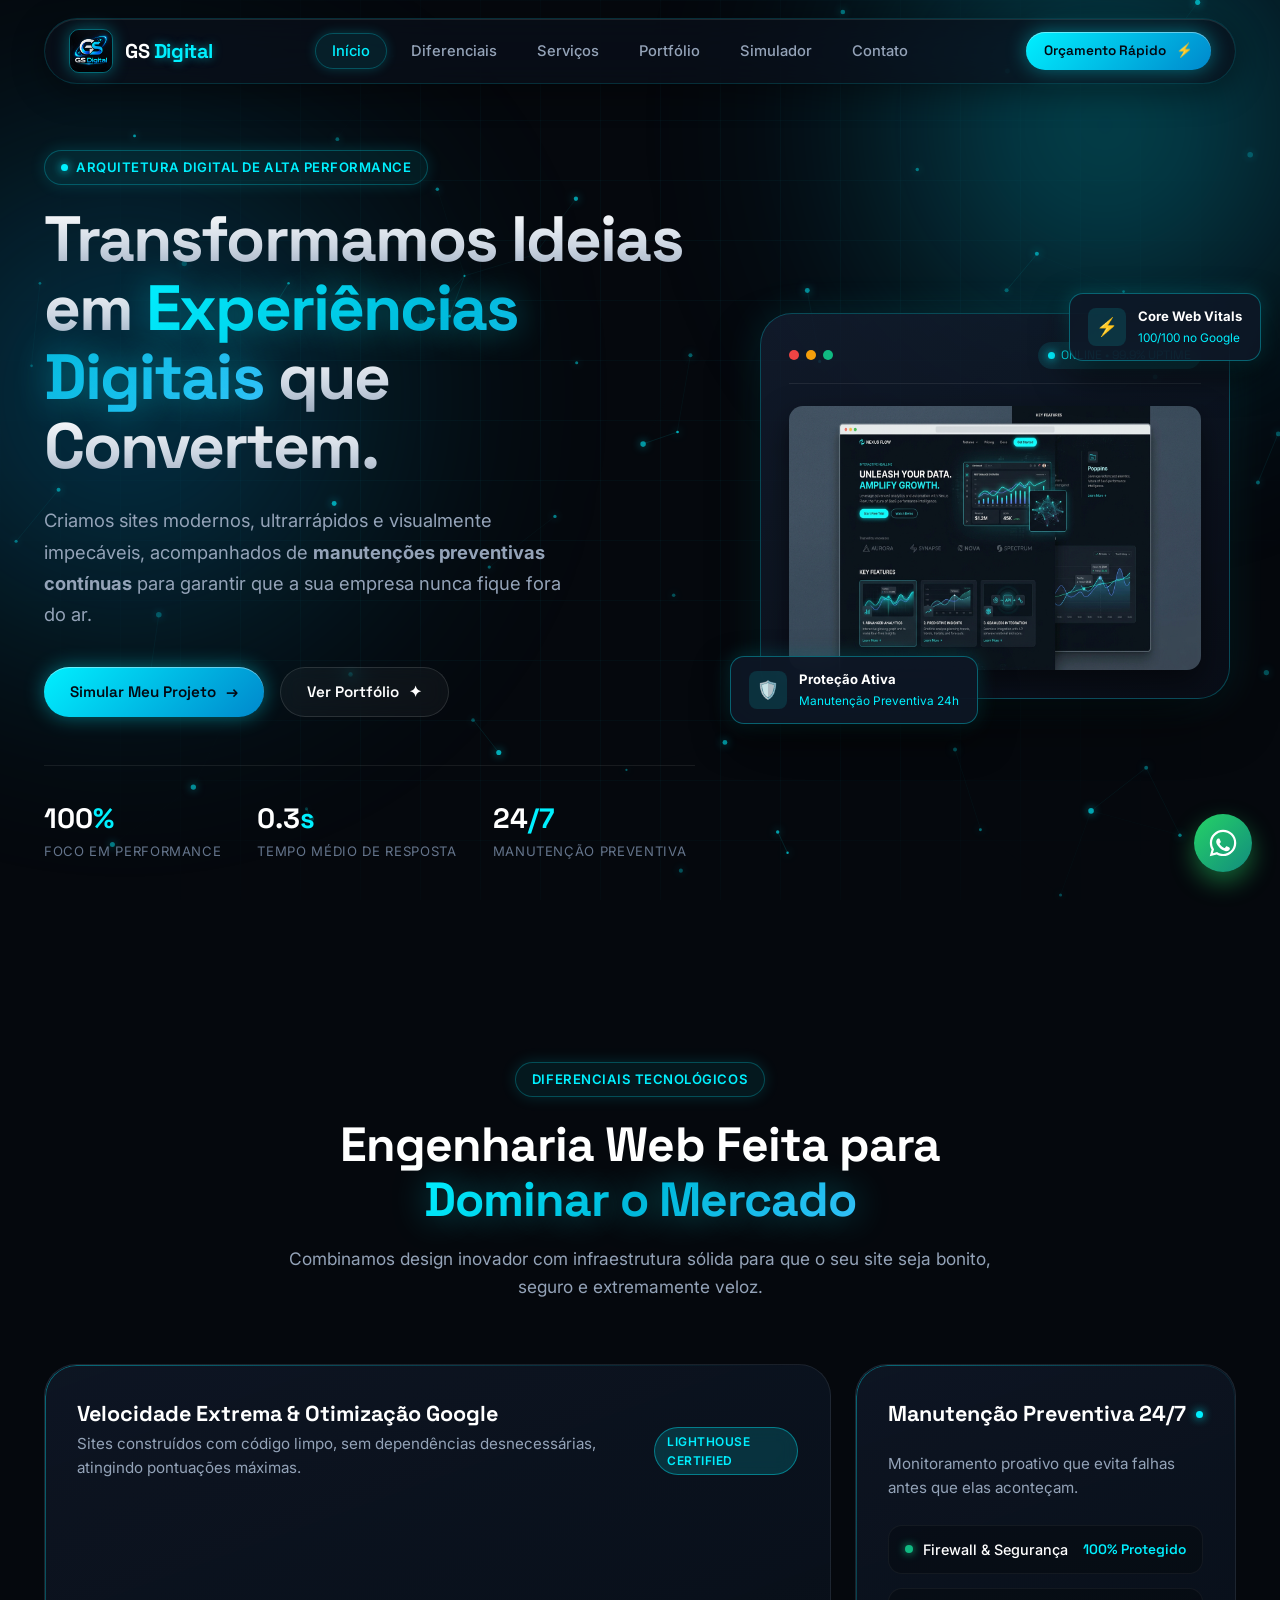
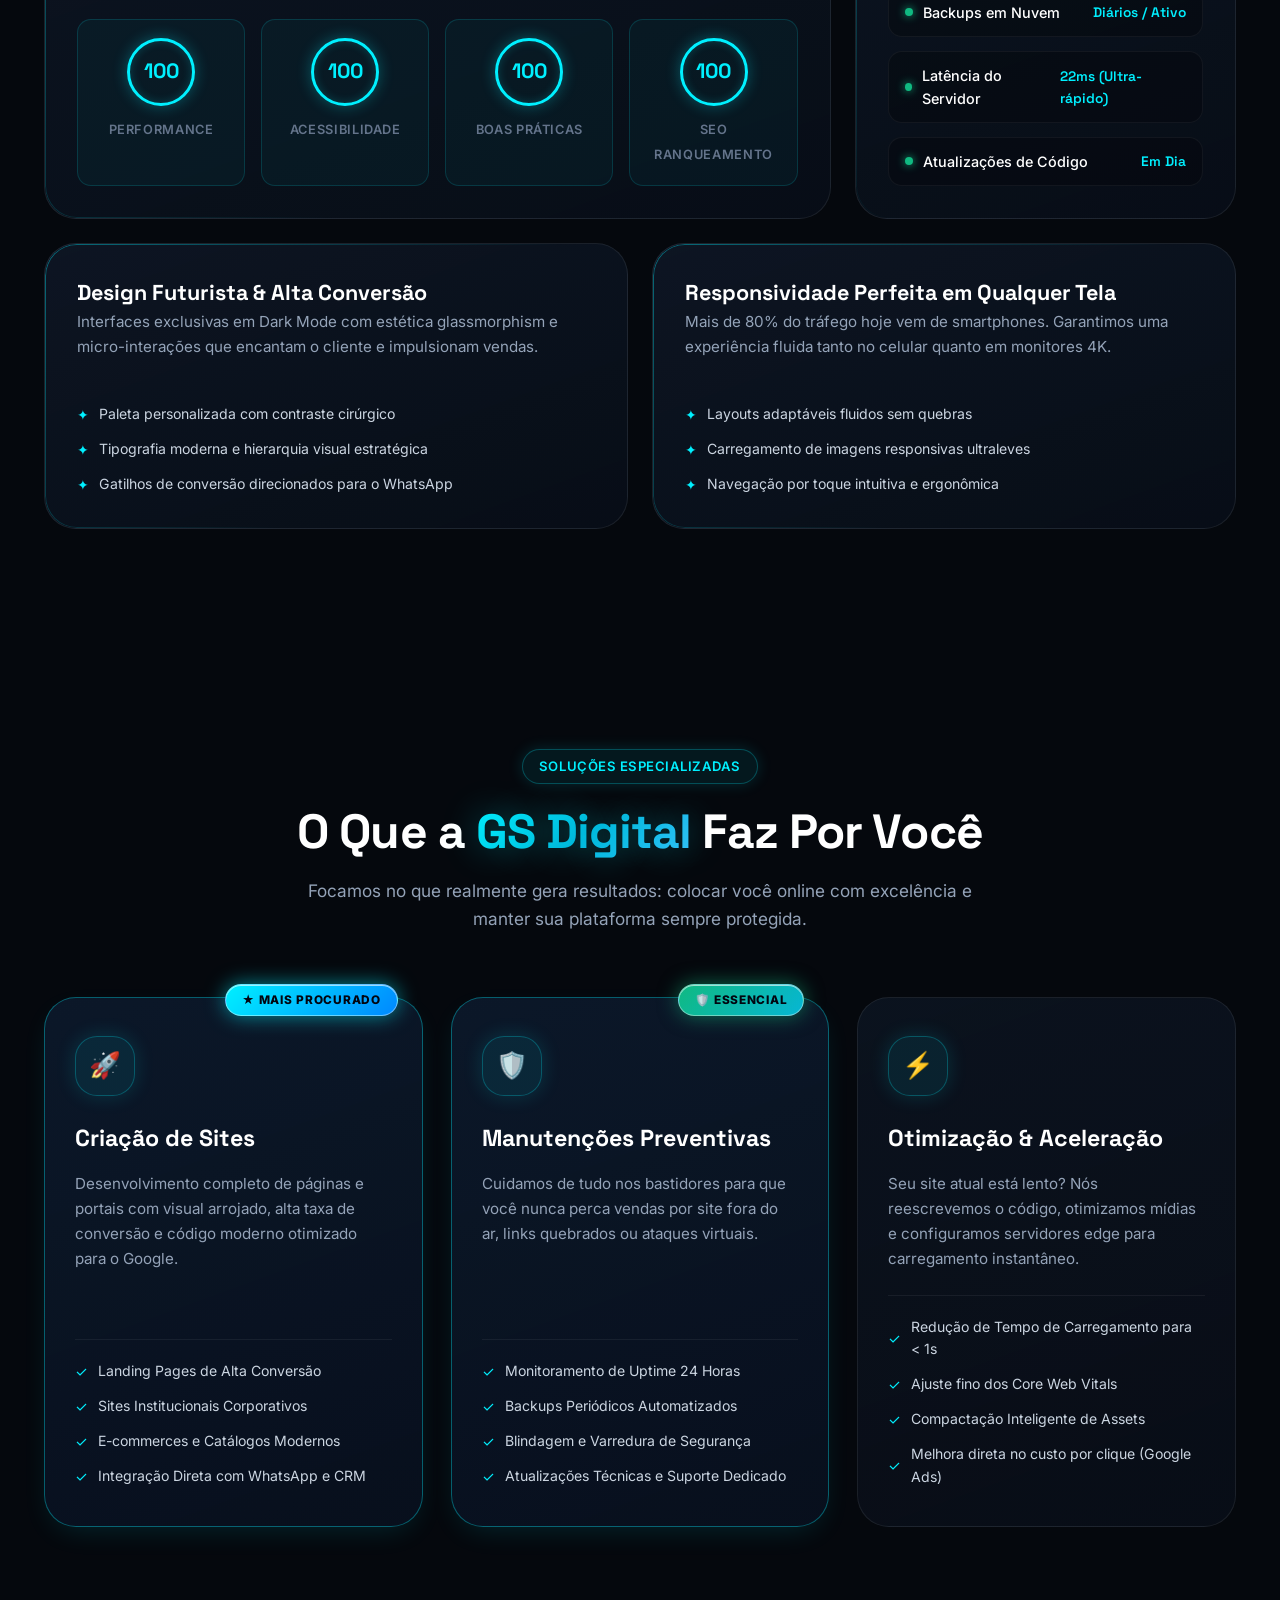
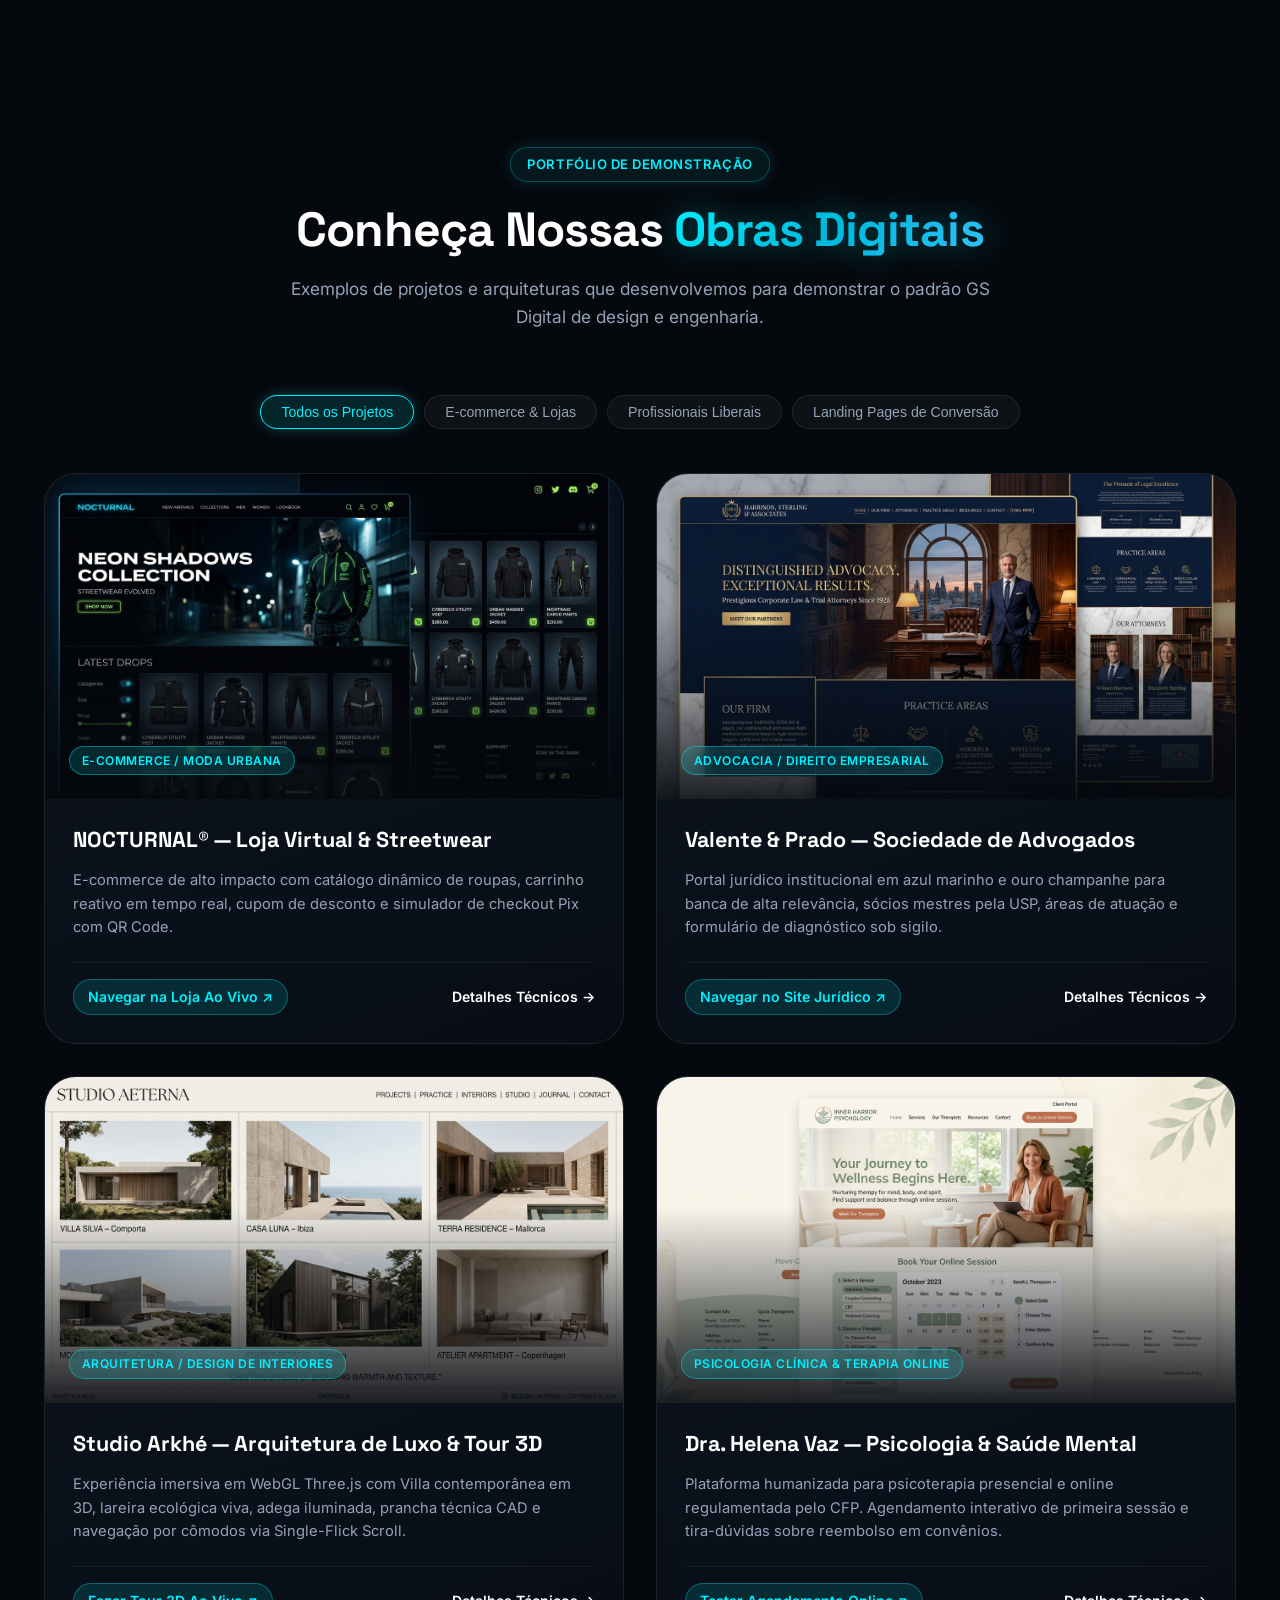
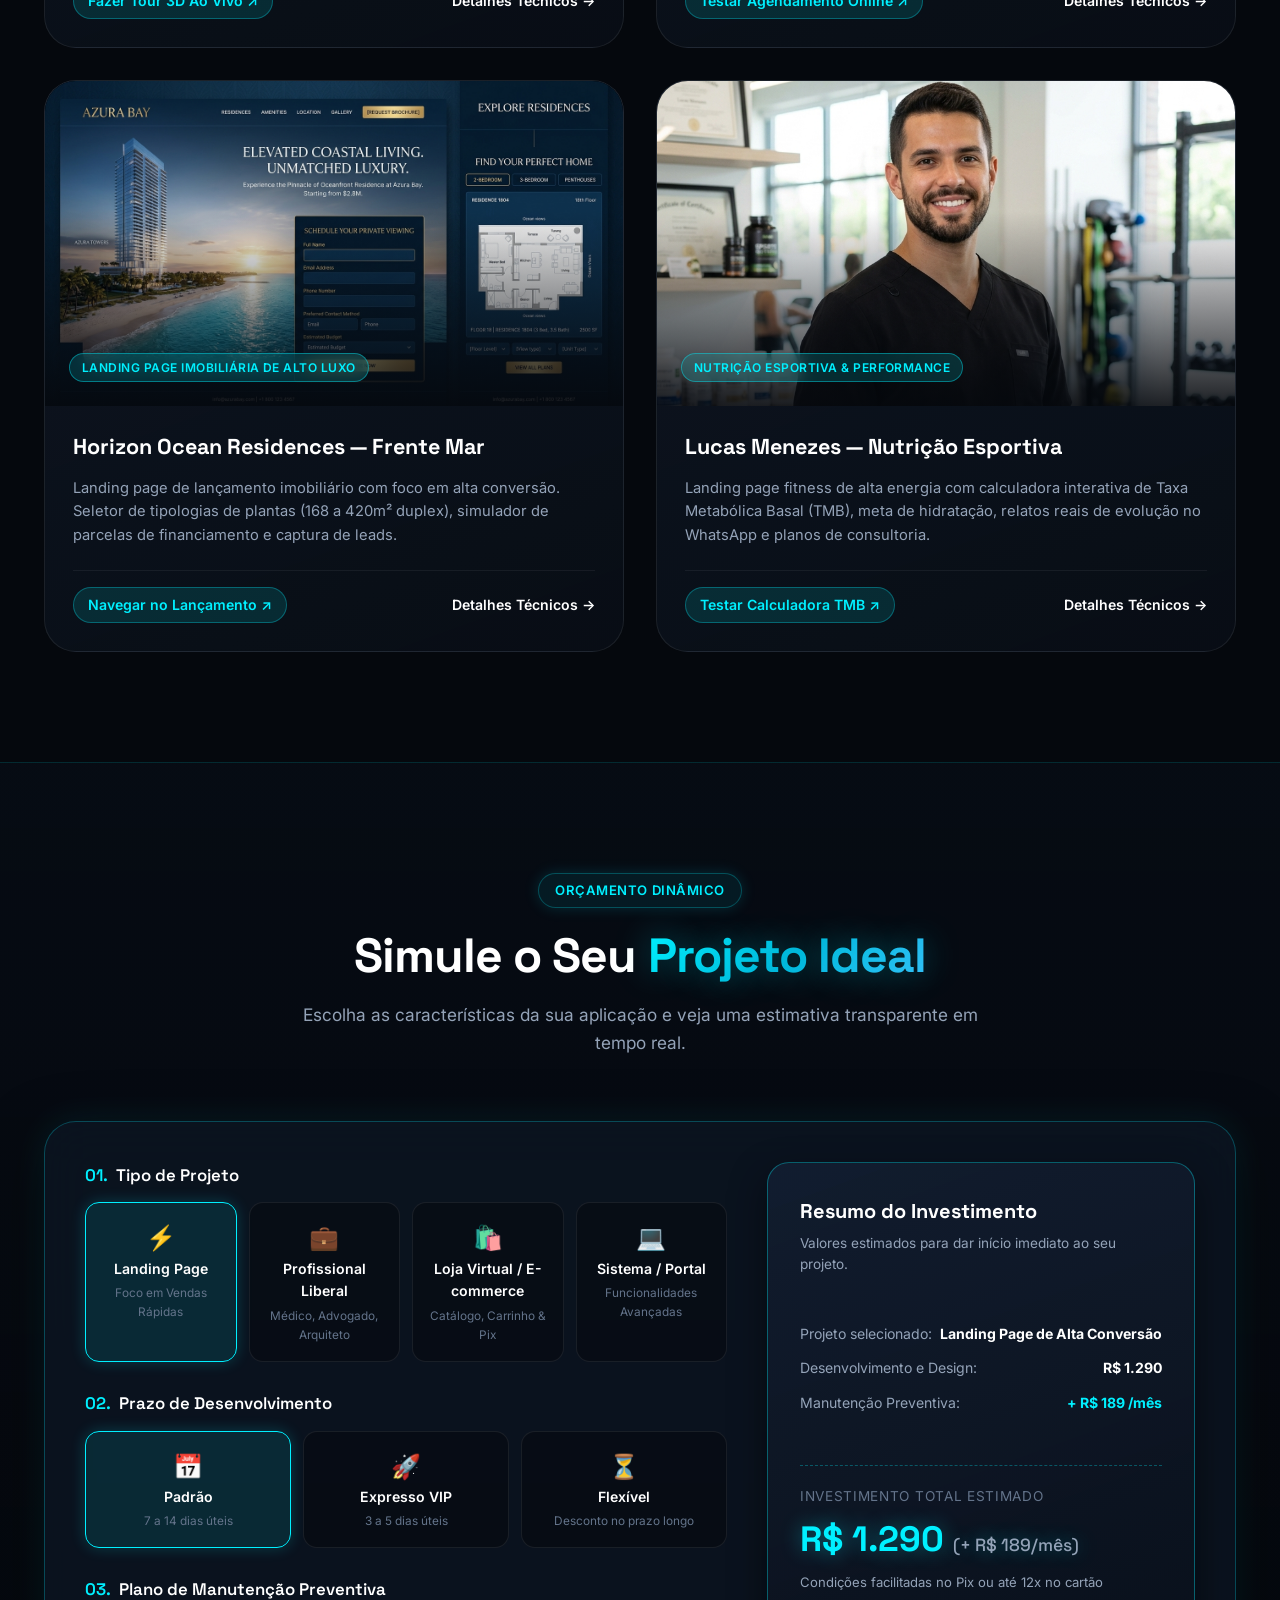
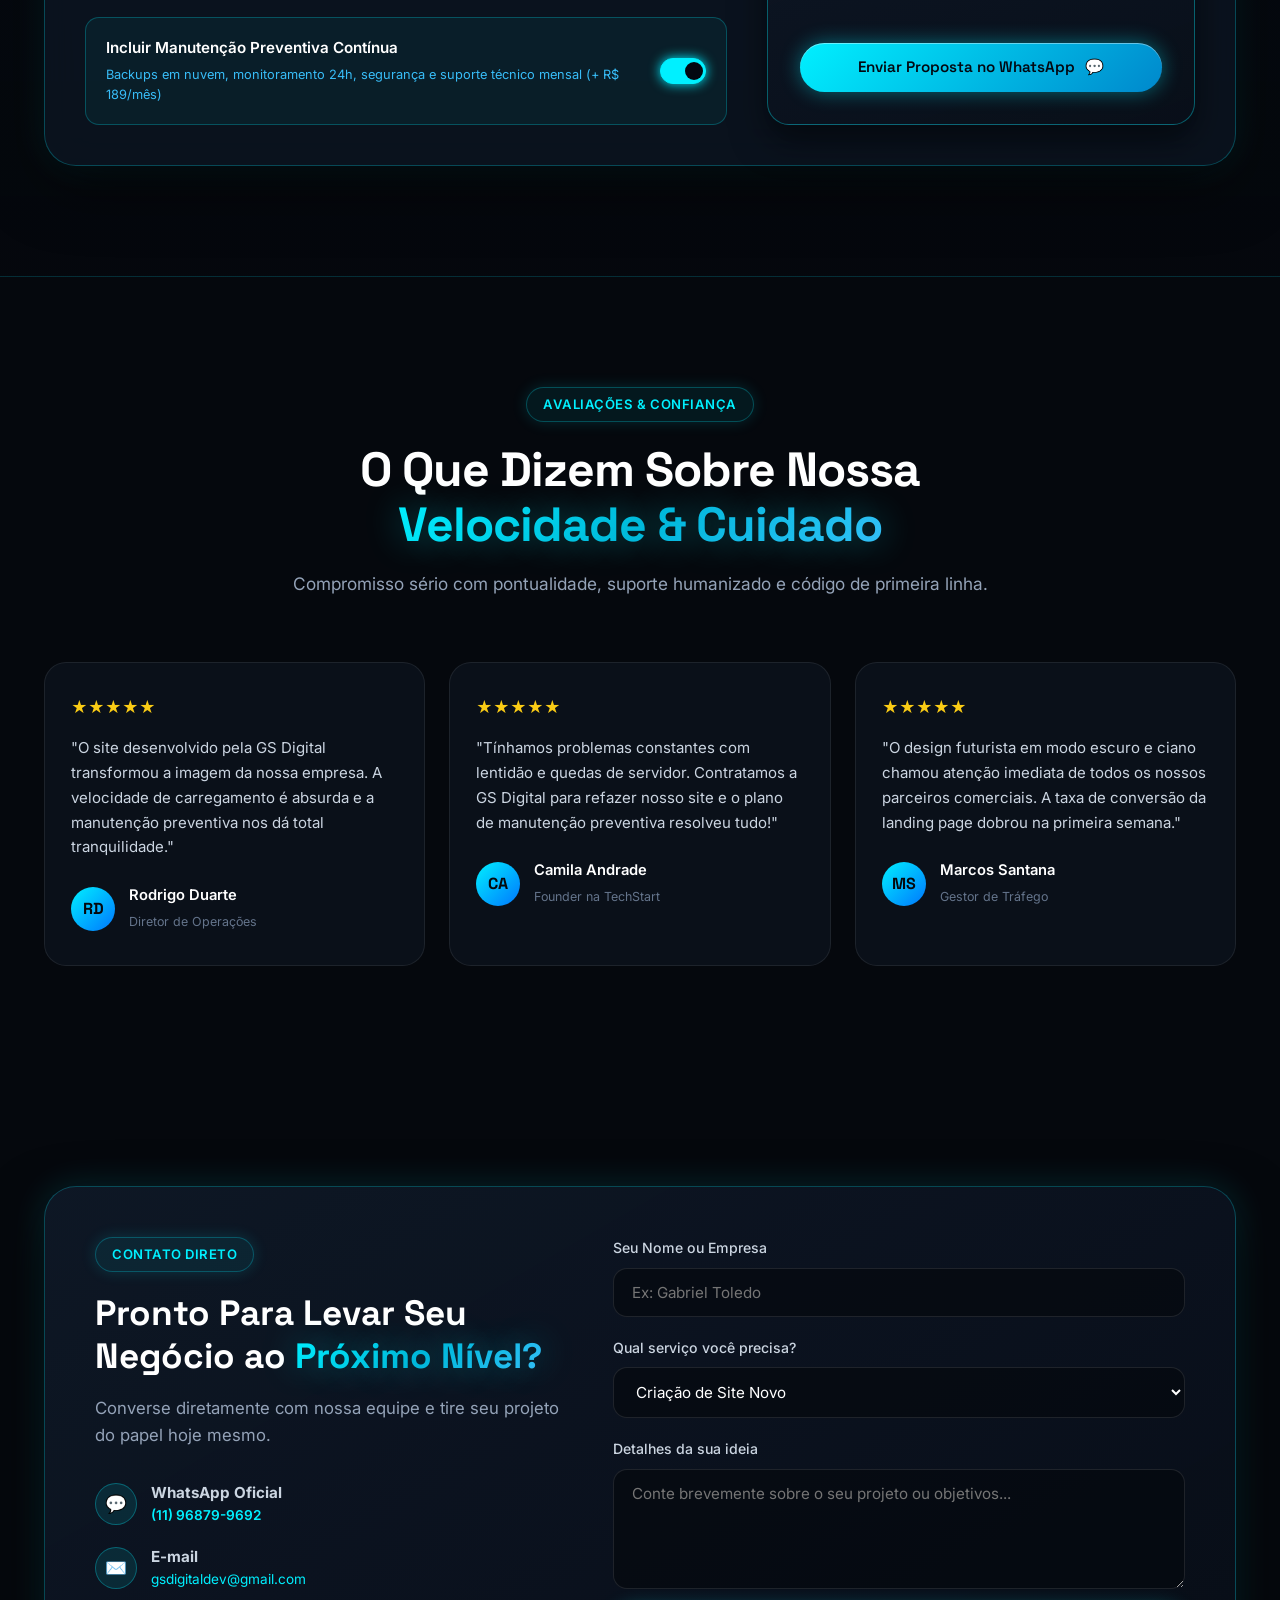
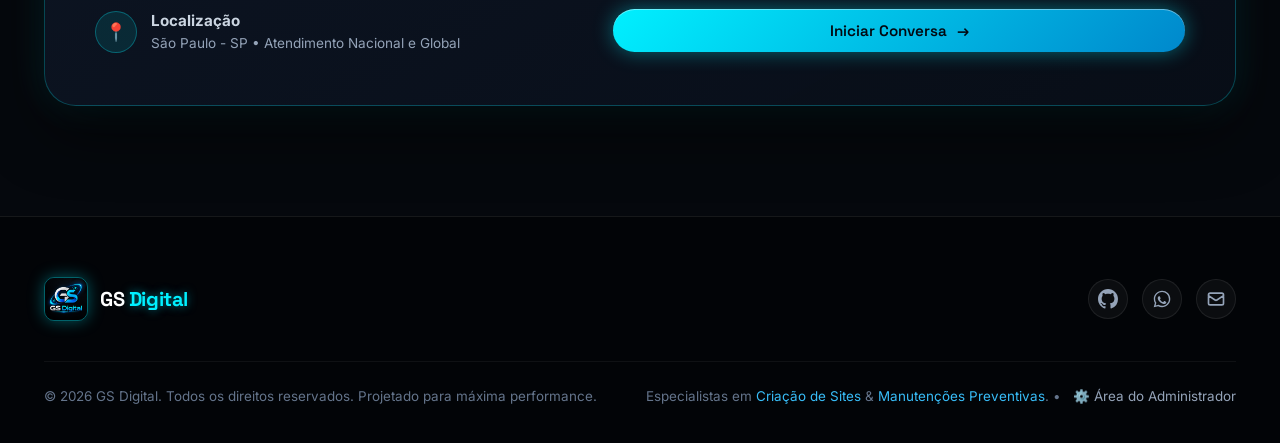
==== commit 21823da3: "feat: atualizar nova logo oficial da GS Digital e badges de servicos iluminados" ====
--- a/index.html
+++ b/index.html
@@ -254,7 +254,7 @@
         <div class="services-grid">
           <!-- Service 1: Criação de Sites -->
           <div class="service-card service-featured">
-            <span class="service-pill-top">Mais Procurado</span>
+            <span class="service-pill-top">★ Mais Procurado</span>
             <div class="service-icon-box">🚀</div>
             <h3 class="service-title">Criação de Sites</h3>
             <p class="service-description">
@@ -270,7 +270,7 @@
 
           <!-- Service 2: Manutenções Preventivas -->
           <div class="service-card service-featured">
-            <span class="service-pill-top">Essencial</span>
+            <span class="service-pill-top pill-essencial">🛡️ Essencial</span>
             <div class="service-icon-box">🛡️</div>
             <h3 class="service-title">Manutenções Preventivas</h3>
             <p class="service-description">
--- a/assets/css/styles.css
+++ b/assets/css/styles.css
@@ -181,15 +181,19 @@
 }
 
 .brand-logo img {
-  height: 42px;
-  width: auto;
-  filter: drop-shadow(0 0 10px rgba(0, 240, 255, 0.5));
+  height: 44px;
+  width: 44px;
+  object-fit: cover;
+  border-radius: 10px;
+  border: 1px solid rgba(0, 240, 255, 0.4);
+  box-shadow: 0 0 16px rgba(0, 240, 255, 0.35);
   transition: var(--transition);
 }
 
 .brand-logo:hover img {
-  transform: scale(1.05);
-  filter: drop-shadow(0 0 16px rgba(0, 240, 255, 0.8));
+  transform: scale(1.08);
+  border-color: rgba(0, 240, 255, 0.8);
+  box-shadow: 0 0 24px rgba(0, 240, 255, 0.7);
 }
 
 .brand-text {
@@ -757,17 +761,37 @@
 
 .service-pill-top {
   position: absolute;
-  top: -12px;
-  right: 28px;
-  background: var(--gradient-cyan);
-  color: #030811;
-  font-size: 0.72rem;
-  font-weight: 700;
+  top: -14px;
+  right: 24px;
+  background: linear-gradient(135deg, #00f0ff 0%, #0088ff 100%);
+  color: #020610;
+  font-size: 0.74rem;
+  font-weight: 800;
   text-transform: uppercase;
-  padding: 4px 14px;
+  padding: 6px 16px;
   border-radius: var(--radius-full);
-  letter-spacing: 0.05em;
-  box-shadow: 0 0 12px rgba(0, 240, 255, 0.5);
+  letter-spacing: 0.06em;
+  box-shadow: 0 0 20px rgba(0, 240, 255, 0.55), inset 0 1px 0 rgba(255, 255, 255, 0.6);
+  border: 1px solid rgba(255, 255, 255, 0.4);
+  display: inline-flex;
+  align-items: center;
+  gap: 6px;
+  z-index: 10;
+  transition: var(--transition);
+}
+
+.service-card:hover .service-pill-top {
+  transform: translateY(-2px) scale(1.04);
+  box-shadow: 0 0 28px rgba(0, 240, 255, 0.85), inset 0 1px 0 rgba(255, 255, 255, 0.8);
+}
+
+.service-pill-top.pill-essencial {
+  background: linear-gradient(135deg, #10b981 0%, #06b6d4 100%);
+  box-shadow: 0 0 20px rgba(16, 185, 129, 0.55), inset 0 1px 0 rgba(255, 255, 255, 0.6);
+}
+
+.service-card:hover .service-pill-top.pill-essencial {
+  box-shadow: 0 0 28px rgba(16, 185, 129, 0.85), inset 0 1px 0 rgba(255, 255, 255, 0.8);
 }
 
 .service-icon-box {
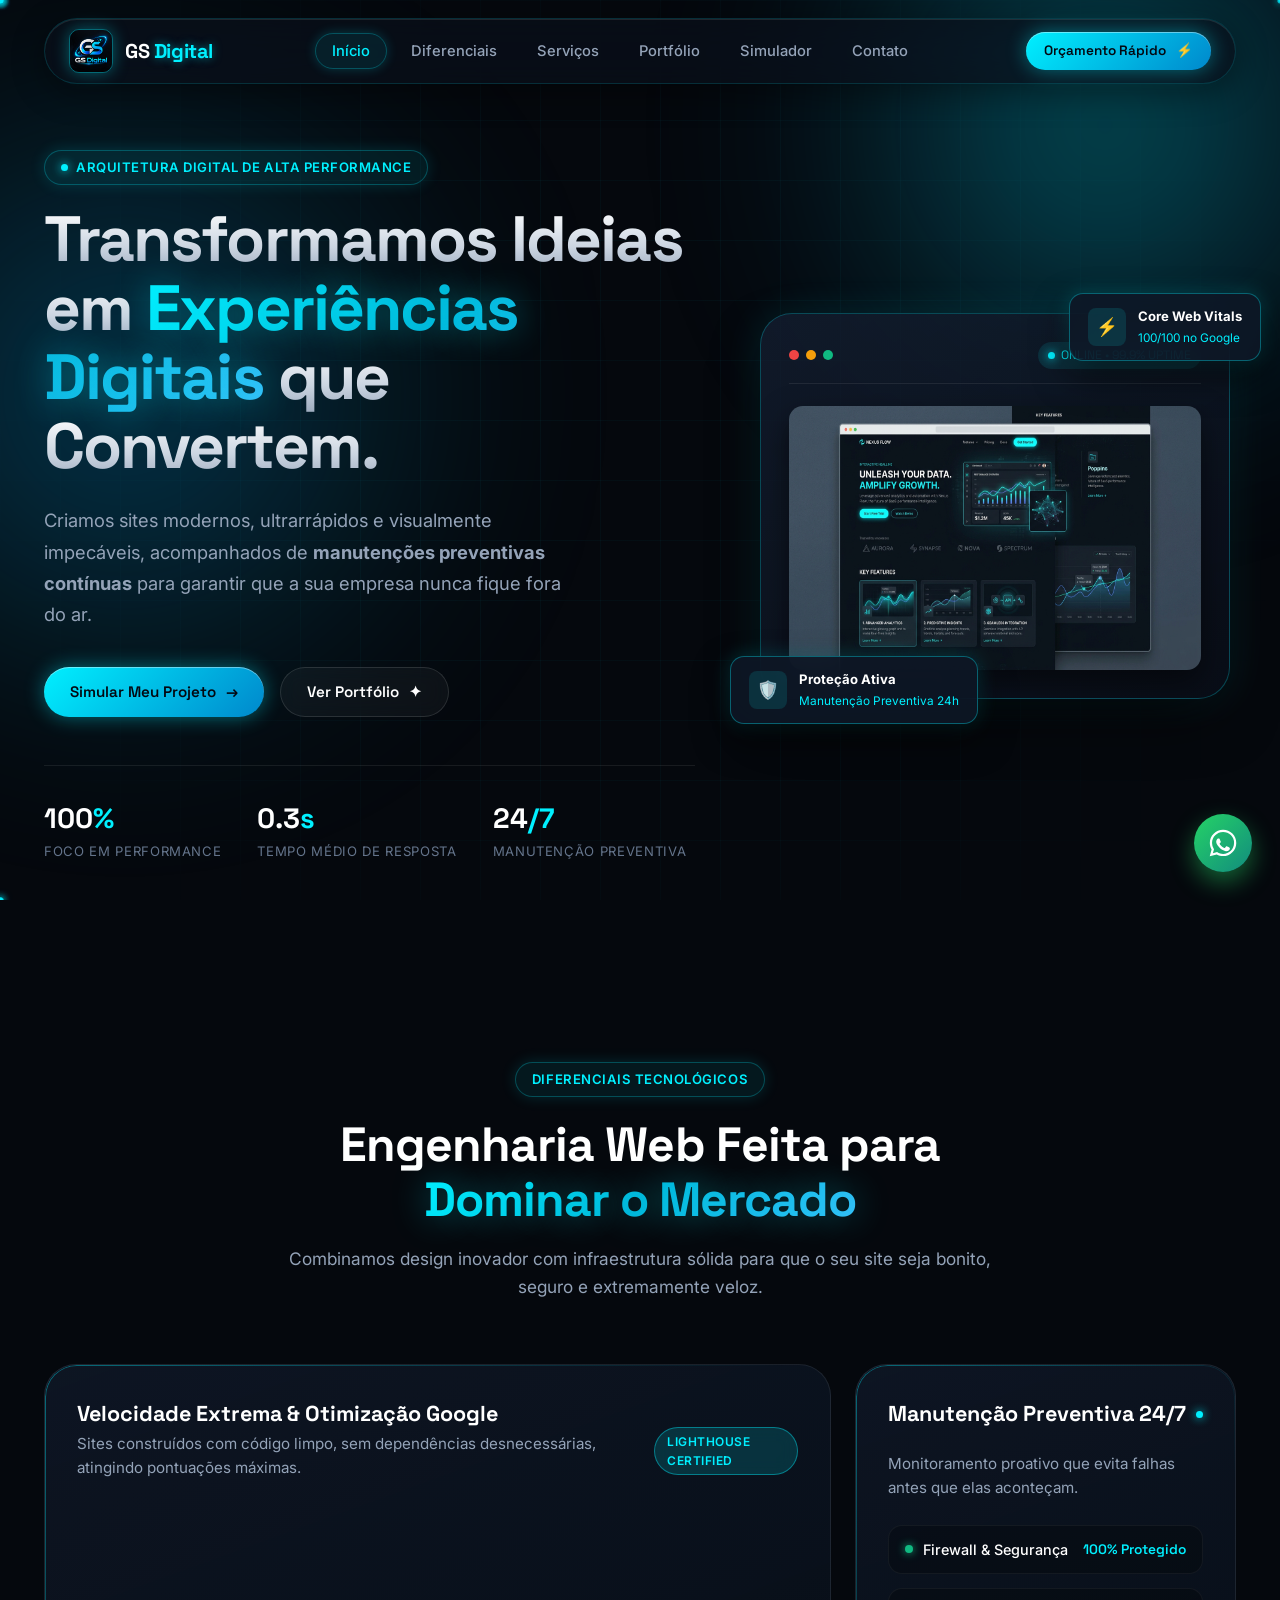
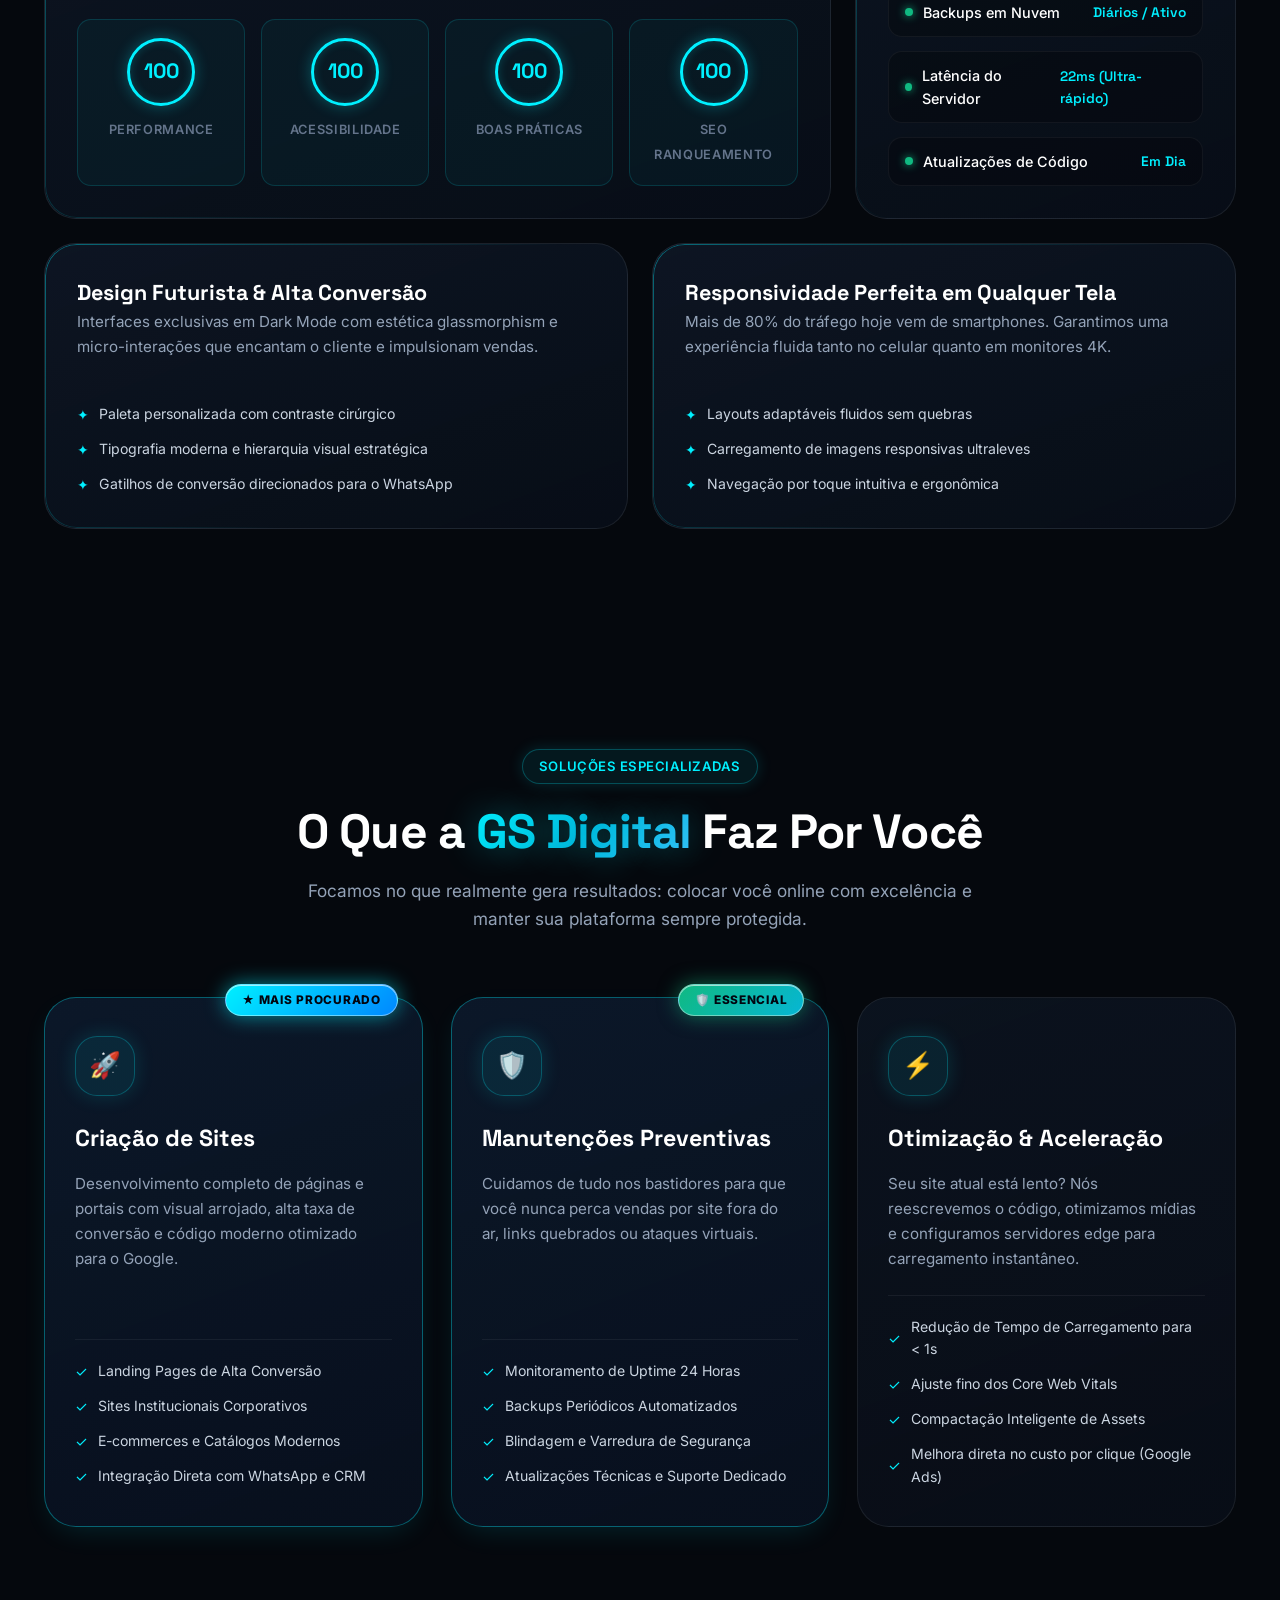
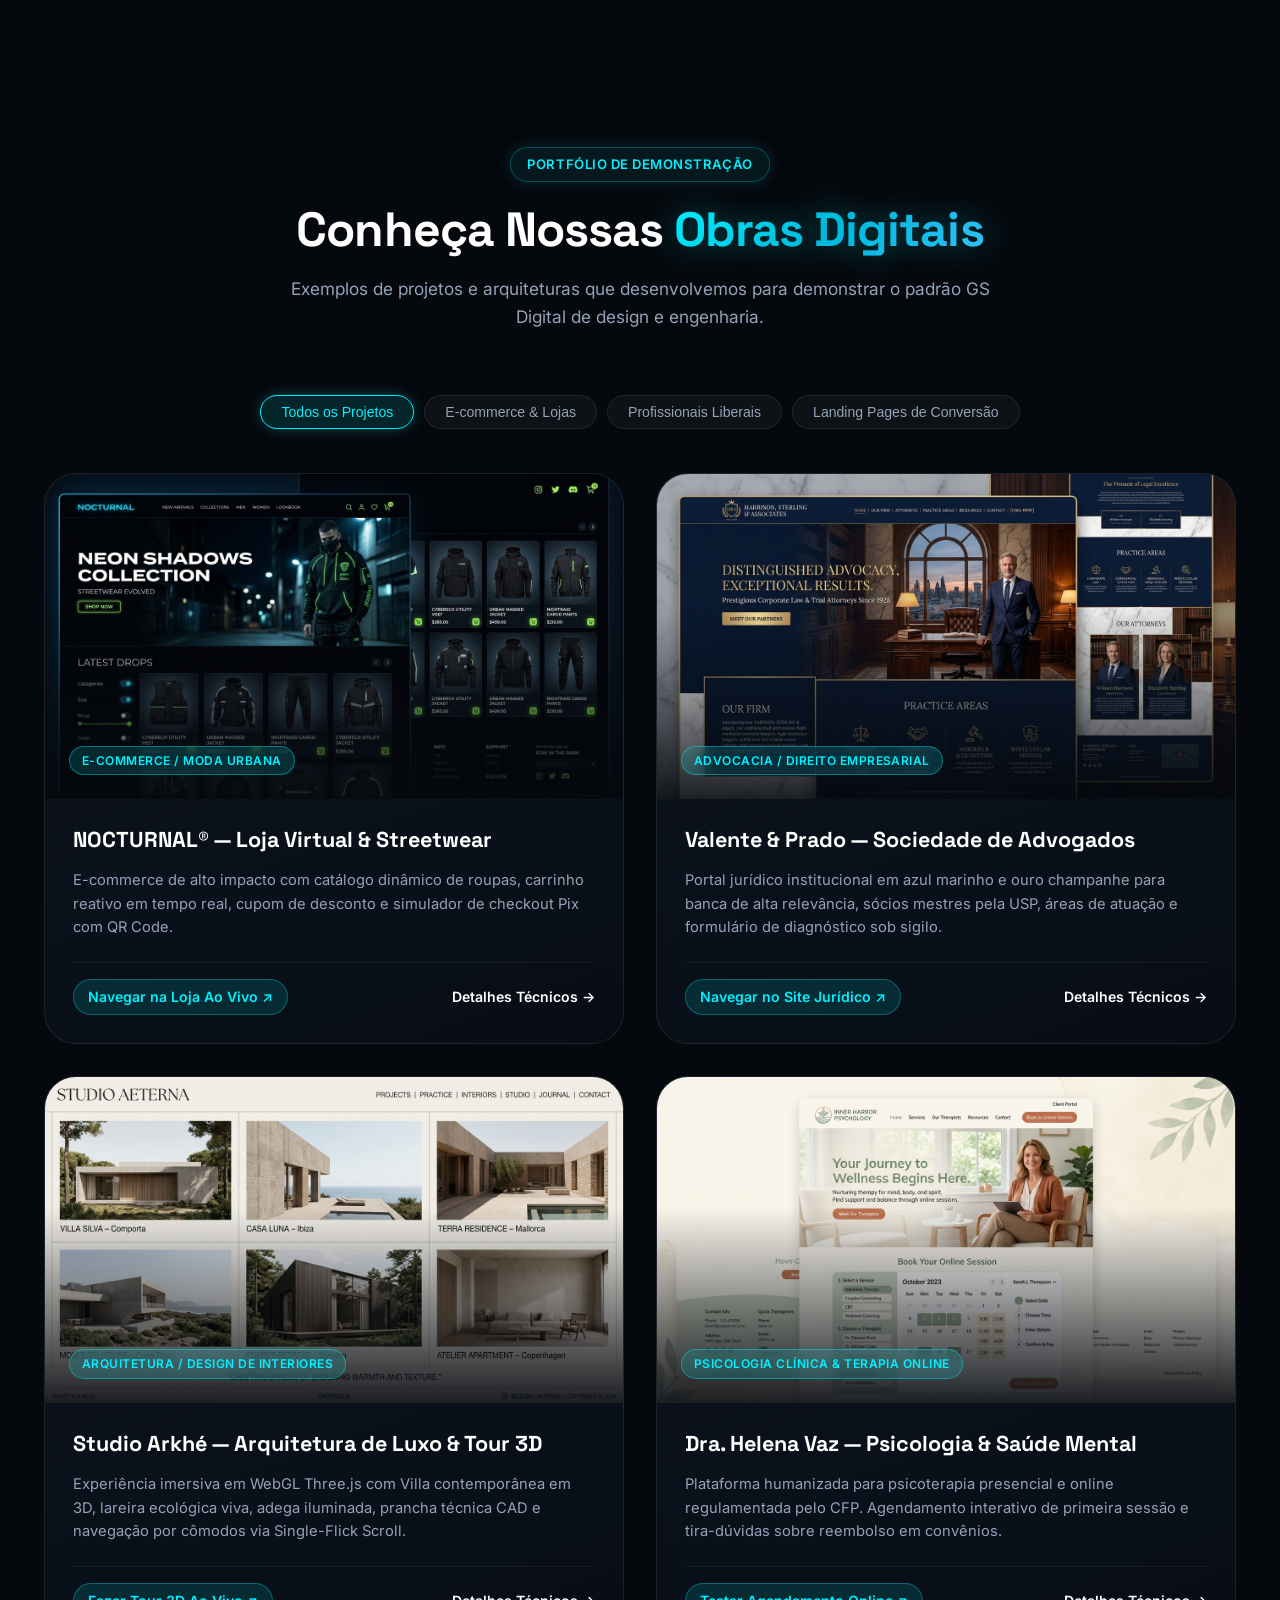
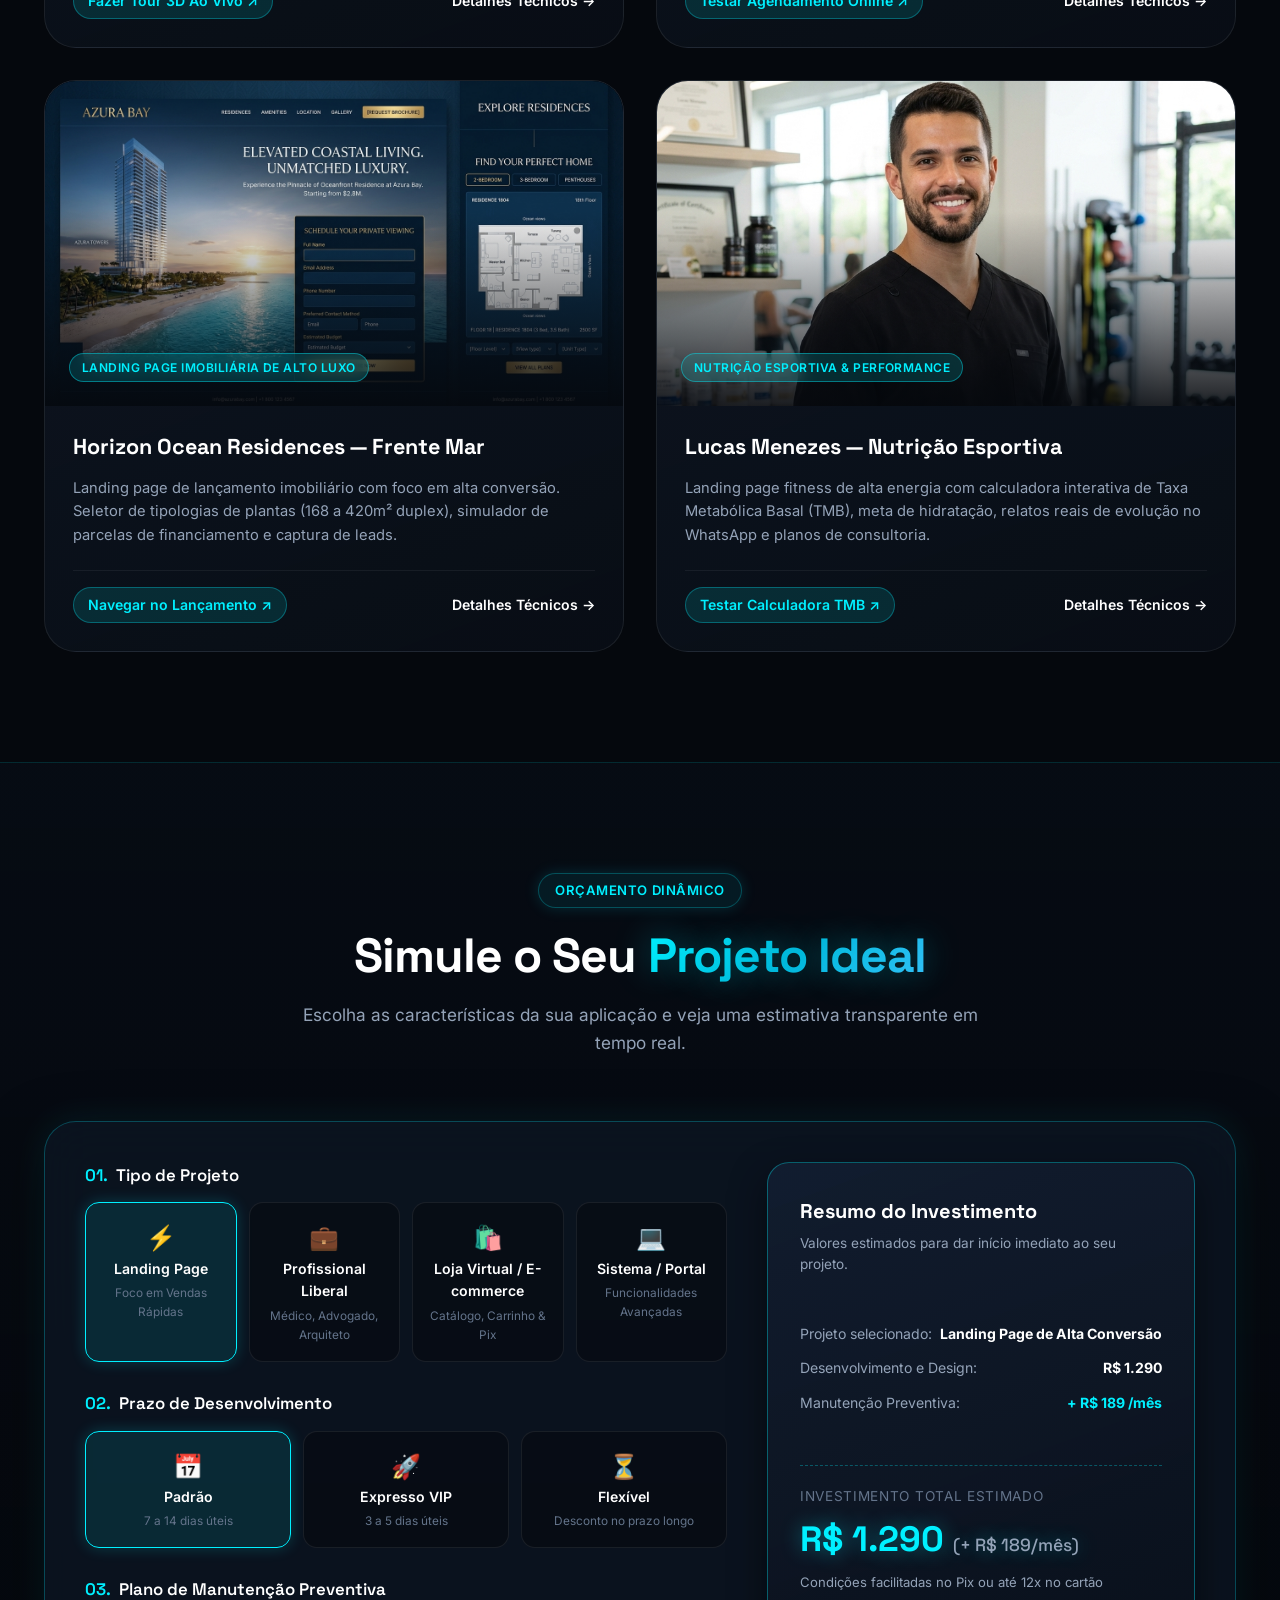
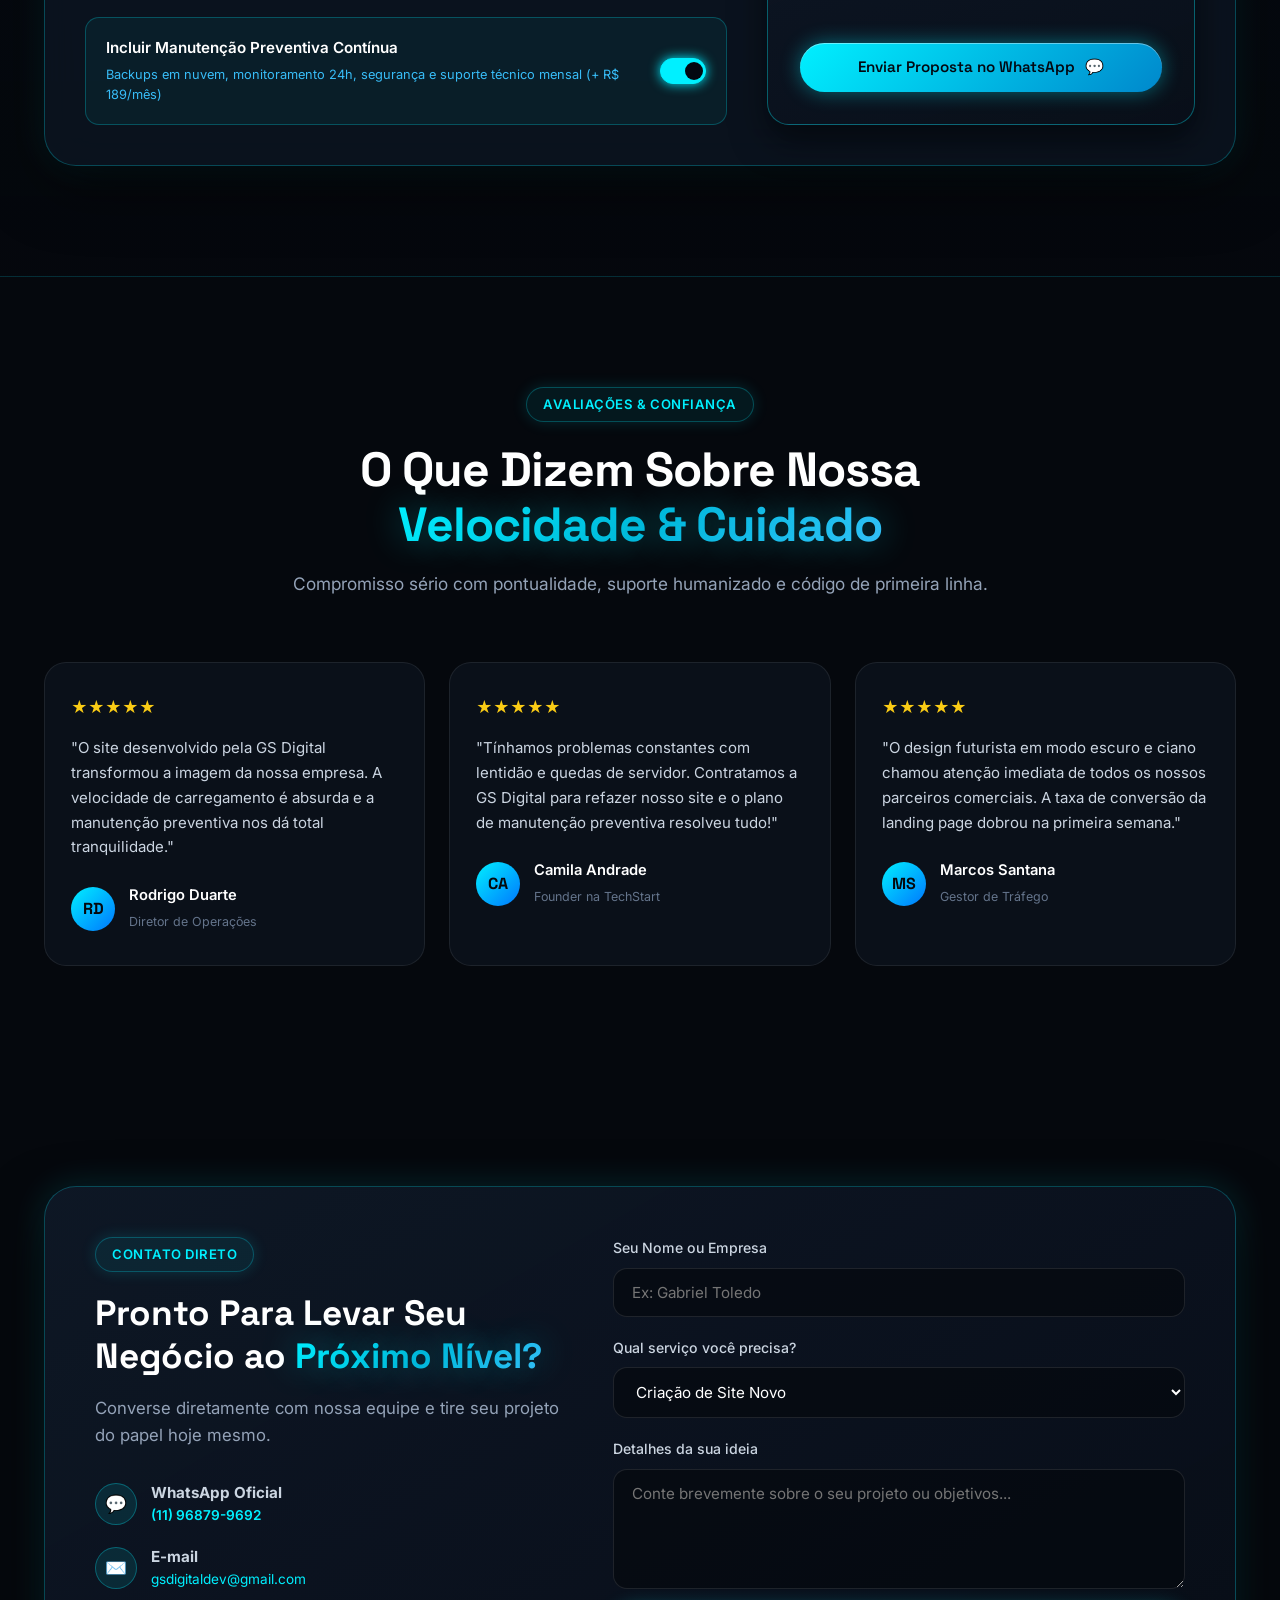
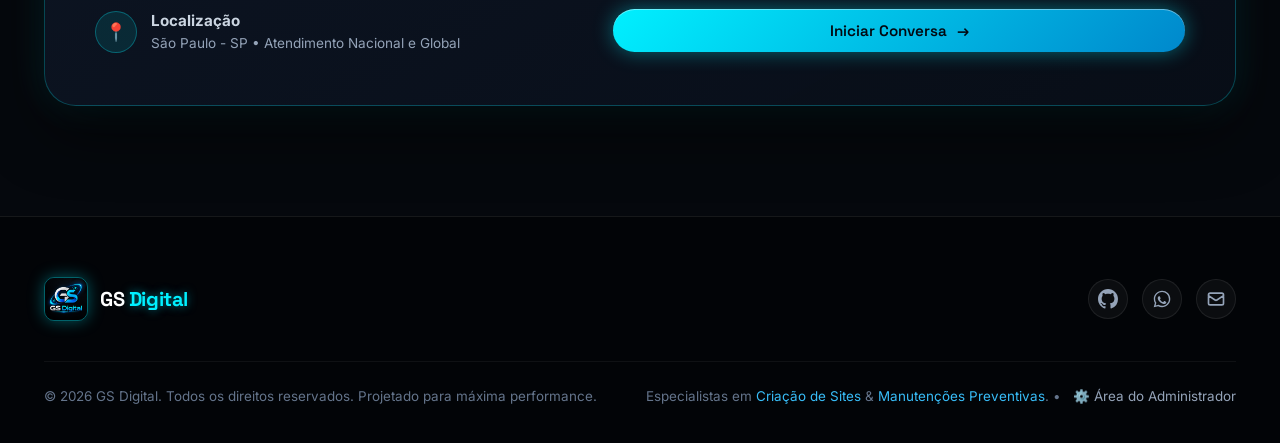
==== commit 723f81aa: "seo: implementar sitemap.xml, robots.txt, schema.org JSON-LD, canonicals e Open Graph para ranqueame" ====
--- a/index.html
+++ b/index.html
@@ -5,9 +5,111 @@
   <meta name="viewport" content="width=device-width, initial-scale=1.0">
   <title>GS Digital | Criação de Sites Futuristas & Manutenções Preventivas</title>
   <meta name="description" content="Desenvolvimento de sites de alta conversão, portais ultra-rápidos e manutenções preventivas 24/7 com tecnologia de ponta e design futurista na GS Digital.">
+  <meta name="robots" content="index, follow, max-image-preview:large, max-snippet:-1, max-video-preview:-1">
+  <meta name="author" content="GS Digital / GS Dev Studio">
+  <meta name="geo.region" content="BR-SP">
+  <meta name="geo.placename" content="São Paulo">
   <meta name="theme-color" content="#05080d">
+
+  <!-- Canonical URL -->
+  <link rel="canonical" href="https://www.gsdevstudio.com.br/">
+
+  <!-- Open Graph / WhatsApp / Facebook -->
+  <meta property="og:locale" content="pt_BR">
+  <meta property="og:type" content="website">
+  <meta property="og:url" content="https://www.gsdevstudio.com.br/">
+  <meta property="og:title" content="GS Digital | Criação de Sites Futuristas & Manutenções Preventivas">
+  <meta property="og:description" content="Desenvolvimento de sites de alta conversão, portais ultra-rápidos e manutenções preventivas 24/7 com tecnologia de ponta e design futurista.">
+  <meta property="og:image" content="https://www.gsdevstudio.com.br/assets/images/logo.png">
+  <meta property="og:image:width" content="1024">
+  <meta property="og:image:height" content="1024">
+  <meta property="og:image:alt" content="Logotipo Oficial GS Digital">
+  <meta property="og:site_name" content="GS Digital">
+
+  <!-- Twitter Cards -->
+  <meta name="twitter:card" content="summary_large_image">
+  <meta name="twitter:url" content="https://www.gsdevstudio.com.br/">
+  <meta name="twitter:title" content="GS Digital | Criação de Sites Futuristas & Manutenções Preventivas">
+  <meta name="twitter:description" content="Desenvolvimento de sites de alta conversão, portais ultra-rápidos e manutenções preventivas 24/7.">
+  <meta name="twitter:image" content="https://www.gsdevstudio.com.br/assets/images/logo.png">
+
+  <!-- Favicon -->
   <link rel="icon" type="image/png" href="assets/images/logo.png">
   <link rel="stylesheet" href="assets/css/styles.css">
+
+  <!-- Structured Data: Schema.org ProfessionalService -->
+  <script type="application/ld+json">
+  {
+    "@context": "https://schema.org",
+    "@type": "ProfessionalService",
+    "@id": "https://www.gsdevstudio.com.br/#corporation",
+    "name": "GS Digital | GS Dev Studio",
+    "alternateName": "GS Dev Studio",
+    "url": "https://www.gsdevstudio.com.br/",
+    "logo": "https://www.gsdevstudio.com.br/assets/images/logo.png",
+    "image": "https://www.gsdevstudio.com.br/assets/images/logo.png",
+    "telephone": "+55-11-96879-9692",
+    "email": "gsdigitaldev@gmail.com",
+    "priceRange": "R$ 1290 - R$ 4500",
+    "address": {
+      "@type": "PostalAddress",
+      "addressLocality": "São Paulo",
+      "addressRegion": "SP",
+      "addressCountry": "BR"
+    },
+    "geo": {
+      "@type": "GeoCoordinates",
+      "latitude": -23.55052,
+      "longitude": -46.633308
+    },
+    "openingHoursSpecification": {
+      "@type": "OpeningHoursSpecification",
+      "dayOfWeek": [
+        "Monday",
+        "Tuesday",
+        "Wednesday",
+        "Thursday",
+        "Friday"
+      ],
+      "opens": "08:00",
+      "closes": "19:00"
+    },
+    "sameAs": [
+      "https://github.com/GabrielTCH/gs-digital",
+      "https://wa.me/5511968799692"
+    ],
+    "hasOfferCatalog": {
+      "@type": "OfferCatalog",
+      "name": "Serviços Digitais de Alta Conversão",
+      "itemListElement": [
+        {
+          "@type": "Offer",
+          "itemOffered": {
+            "@type": "Service",
+            "name": "Criação de Sites e Landing Pages de Alta Conversão",
+            "description": "Desenvolvimento de páginas de alta performance, design futurista e código moderno otimizado para o Google."
+          }
+        },
+        {
+          "@type": "Offer",
+          "itemOffered": {
+            "@type": "Service",
+            "name": "Manutenções Preventivas de Sites",
+            "description": "Monitoramento de uptime 24/7, blindagem contra ataques virtuais, backups automáticos e atualizações técnicas."
+          }
+        },
+        {
+          "@type": "Offer",
+          "itemOffered": {
+            "@type": "Service",
+            "name": "Otimização e Aceleração de Performance Web",
+            "description": "Aceleração de velocidade para carregamento instantâneo abaixo de 1 segundo e ajuste fino dos Core Web Vitals."
+          }
+        }
+      ]
+    }
+  }
+  </script>
 </head>
 <body>
 
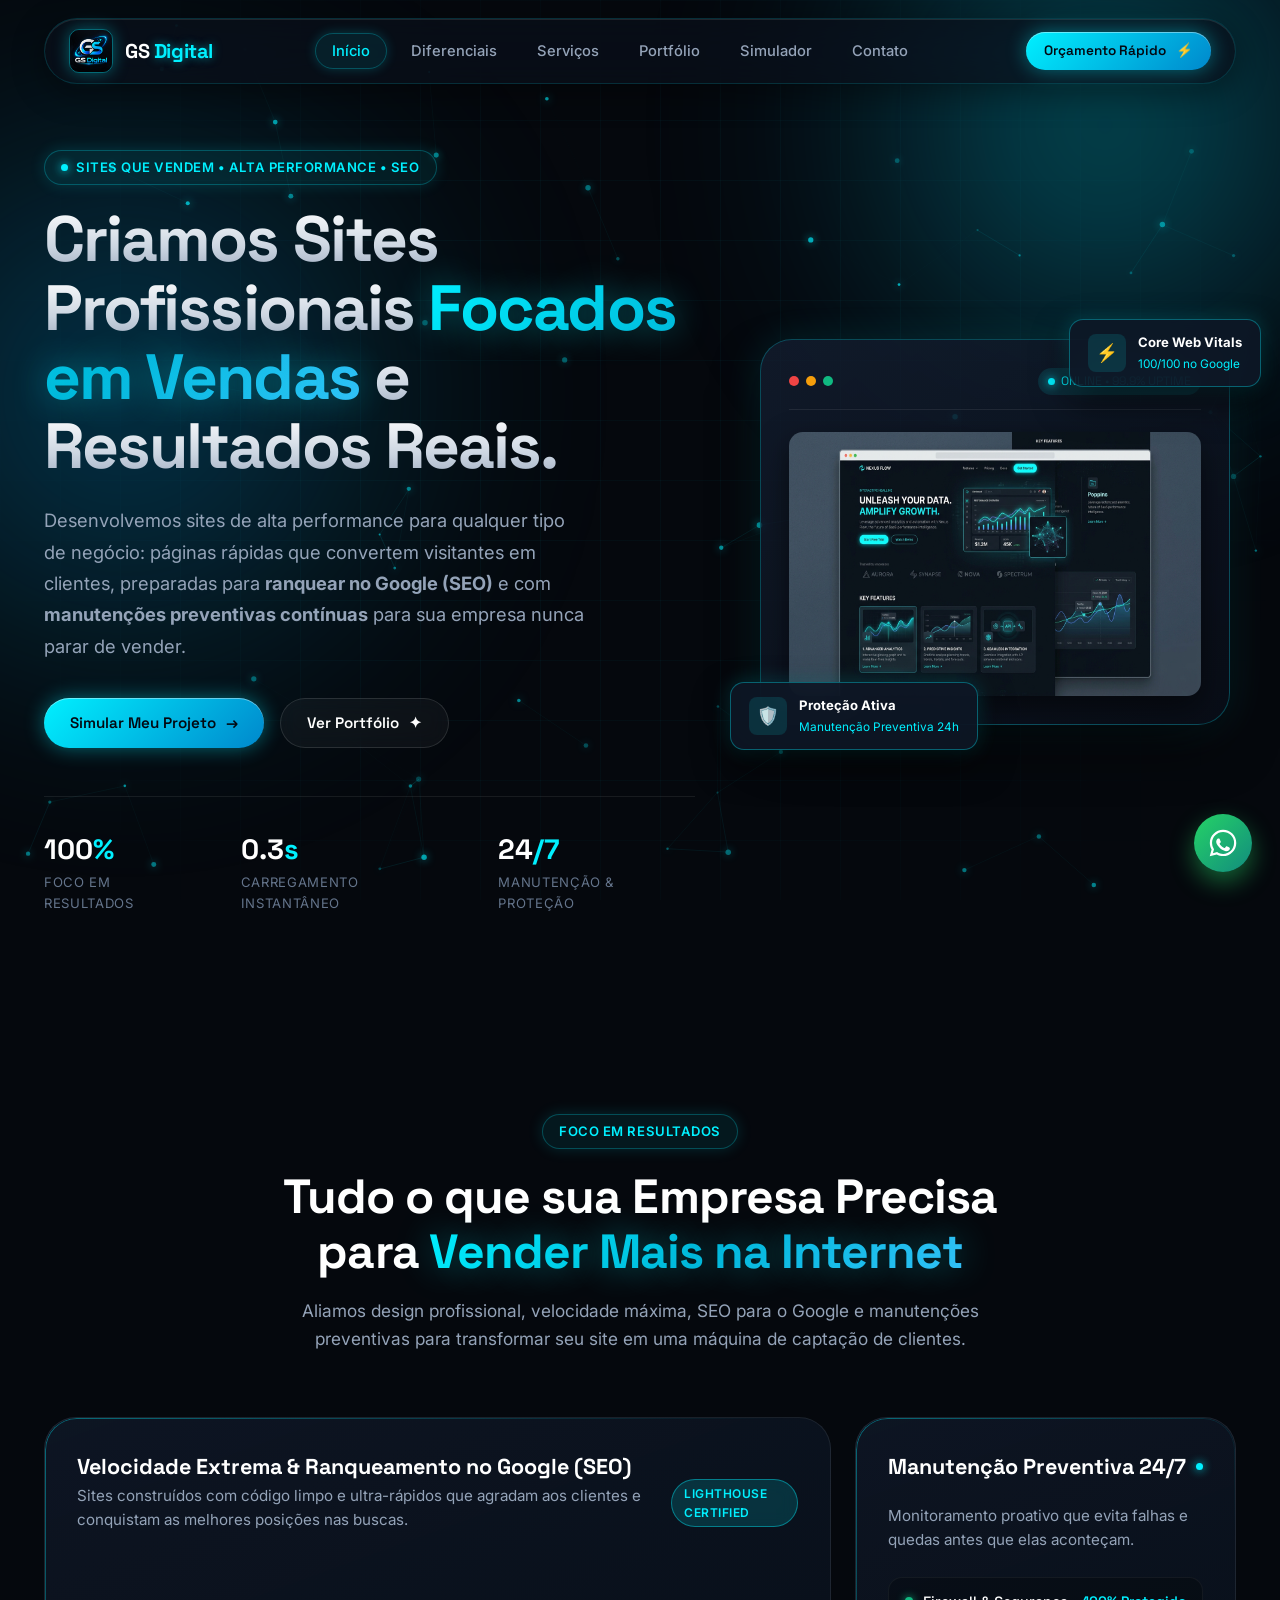
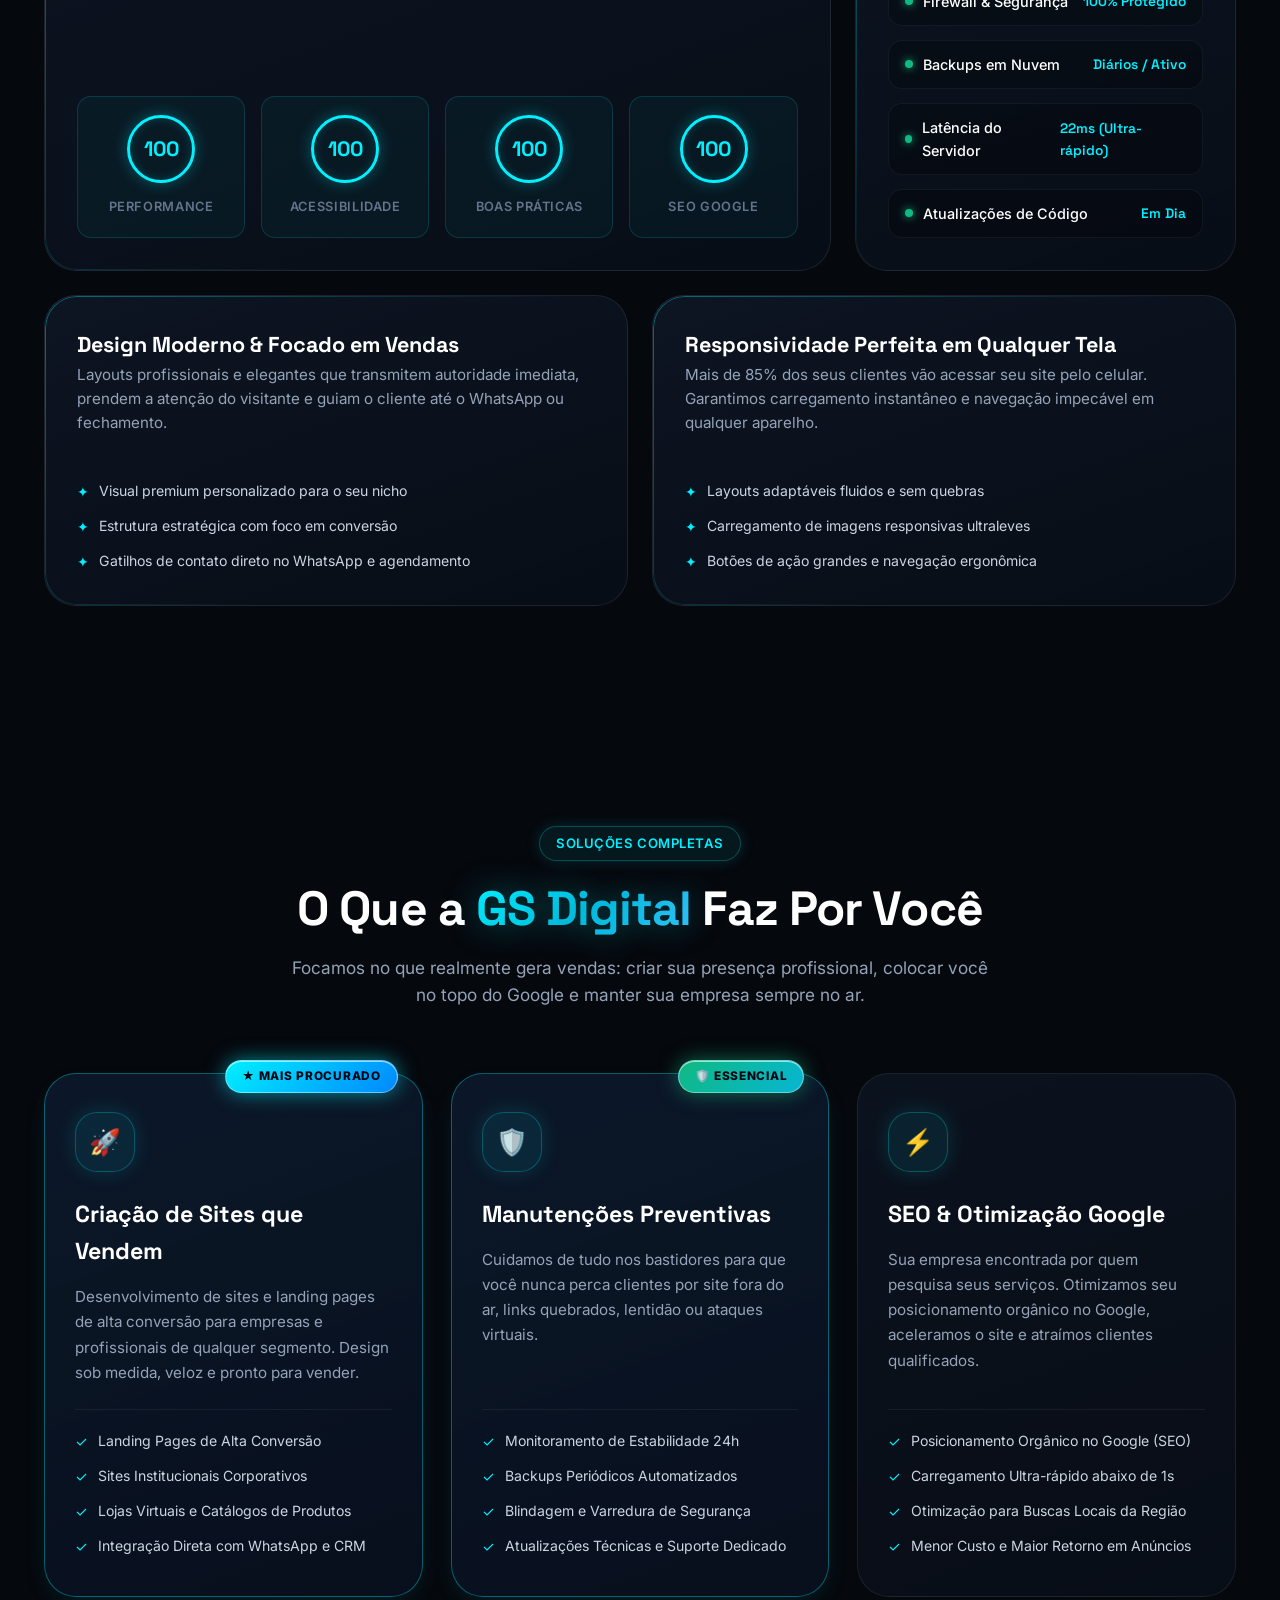
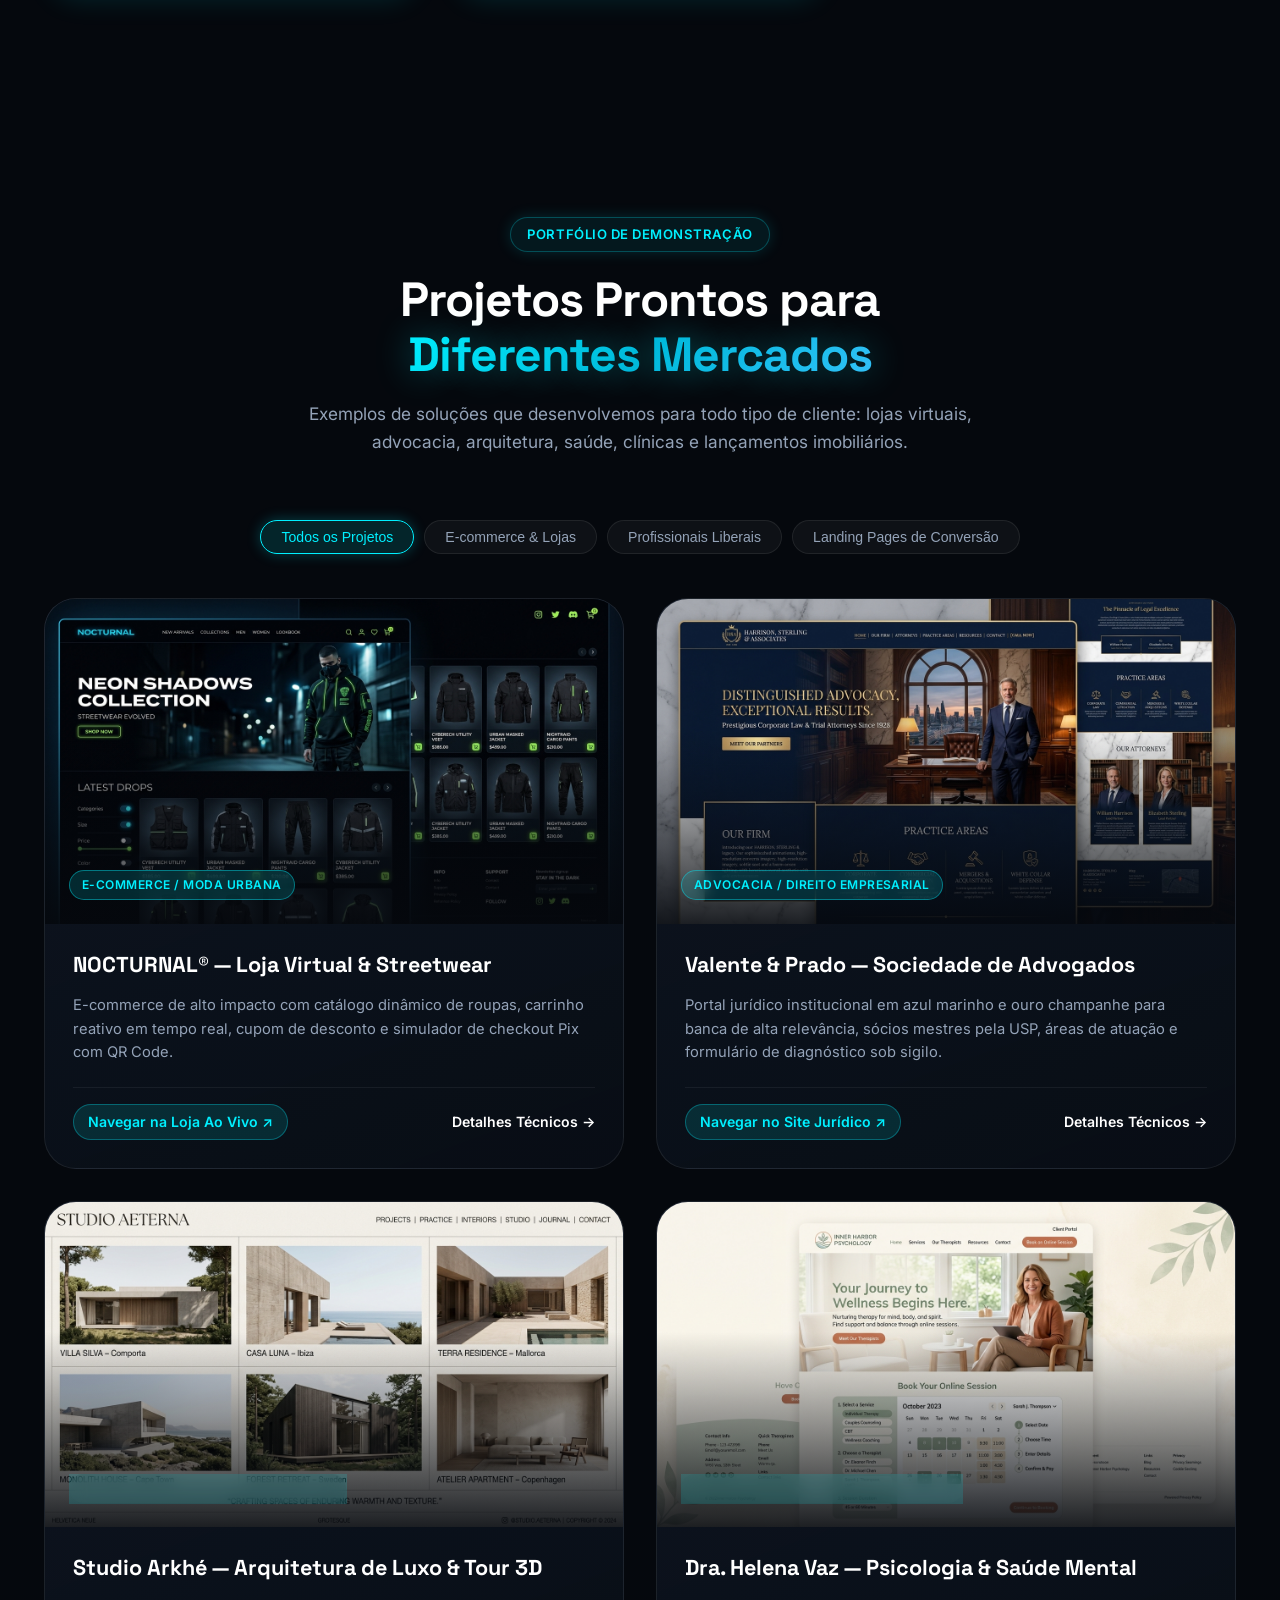
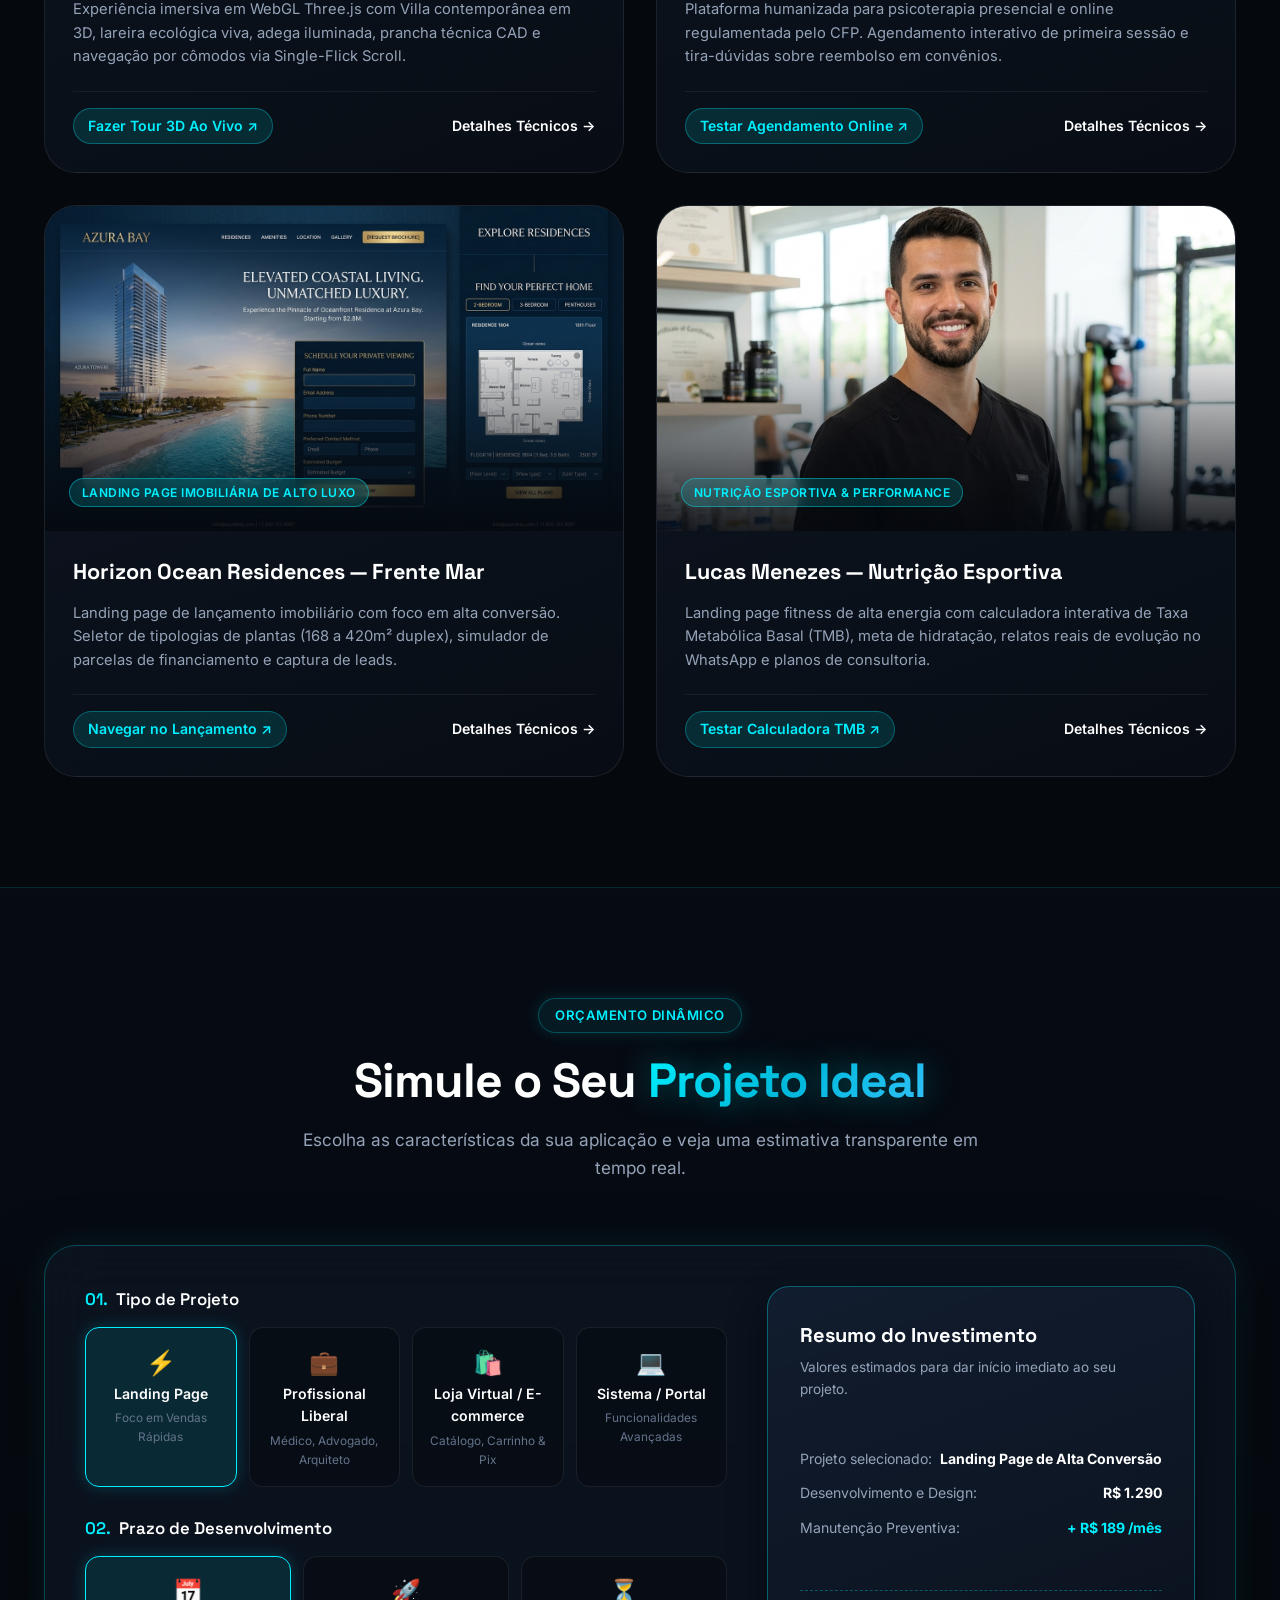
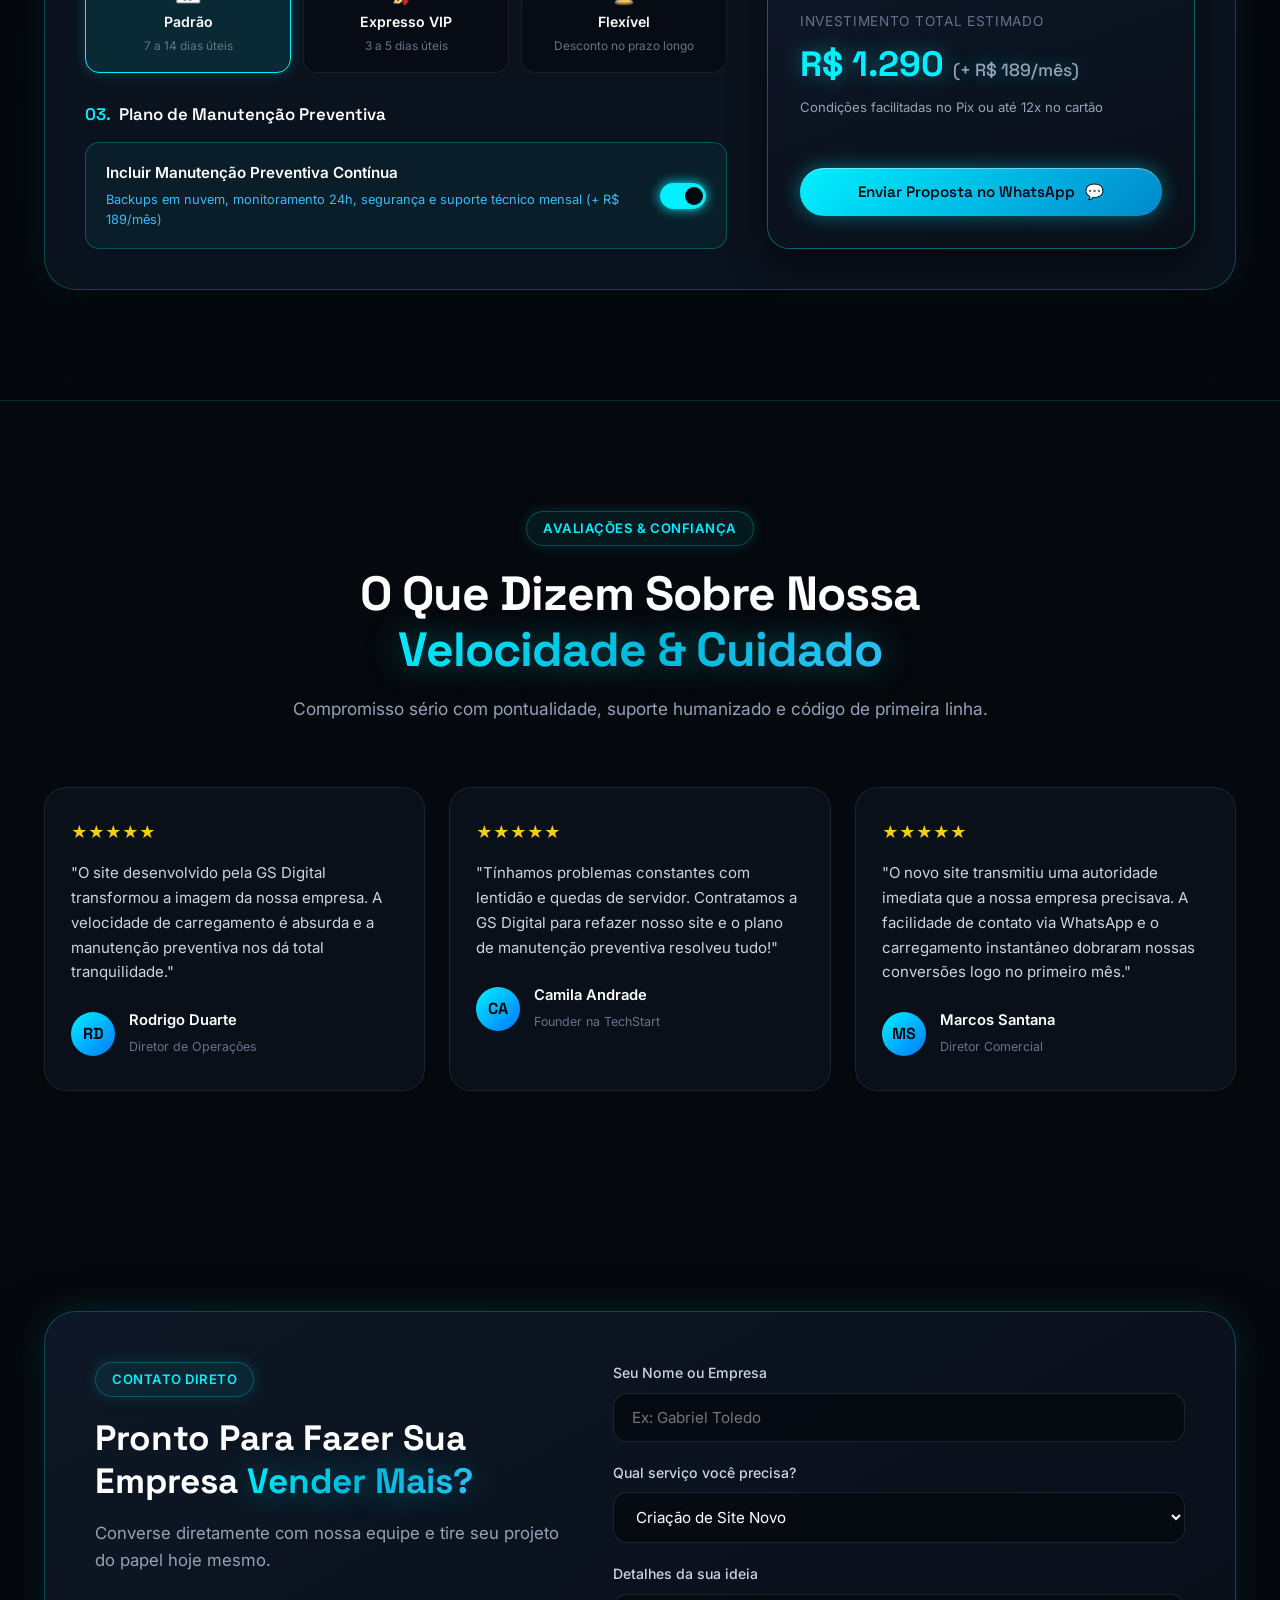
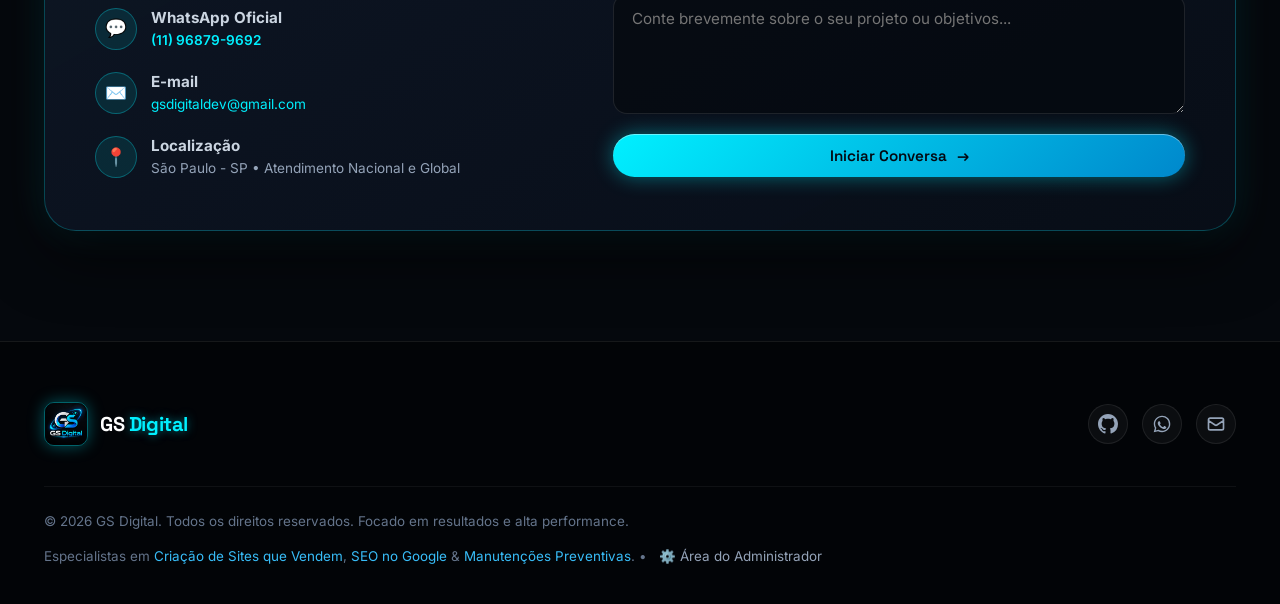
==== commit f57095ce: "feat(copy): reformular mensagens para foco em sites que vendem, SEO e manutencoes preventivas" ====
--- a/index.html
+++ b/index.html
@@ -3,8 +3,8 @@
 <head>
   <meta charset="UTF-8">
   <meta name="viewport" content="width=device-width, initial-scale=1.0">
-  <title>GS Digital | Criação de Sites Futuristas & Manutenções Preventivas</title>
-  <meta name="description" content="Desenvolvimento de sites de alta conversão, portais ultra-rápidos e manutenções preventivas 24/7 com tecnologia de ponta e design futurista na GS Digital.">
+  <title>GS Digital | Criação de Sites que Vendem, SEO & Manutenções Preventivas</title>
+  <meta name="description" content="Criação de sites profissionais que vendem, landing pages de alta conversão, SEO para ranquear no Google e manutenções preventivas contínuas para empresas de todo segmento.">
   <meta name="robots" content="index, follow, max-image-preview:large, max-snippet:-1, max-video-preview:-1">
   <meta name="author" content="GS Digital / GS Dev Studio">
   <meta name="geo.region" content="BR-SP">
@@ -18,8 +18,8 @@
   <meta property="og:locale" content="pt_BR">
   <meta property="og:type" content="website">
   <meta property="og:url" content="https://www.gsdevstudio.com.br/">
-  <meta property="og:title" content="GS Digital | Criação de Sites Futuristas & Manutenções Preventivas">
-  <meta property="og:description" content="Desenvolvimento de sites de alta conversão, portais ultra-rápidos e manutenções preventivas 24/7 com tecnologia de ponta e design futurista.">
+  <meta property="og:title" content="GS Digital | Criação de Sites que Vendem, SEO & Manutenções Preventivas">
+  <meta property="og:description" content="Desenvolvimento de sites profissionais com foco em vendas, alta performance, SEO para o Google e manutenções preventivas para qualquer tipo de negócio.">
   <meta property="og:image" content="https://www.gsdevstudio.com.br/assets/images/logo.png">
   <meta property="og:image:width" content="1024">
   <meta property="og:image:height" content="1024">
@@ -29,8 +29,8 @@
   <!-- Twitter Cards -->
   <meta name="twitter:card" content="summary_large_image">
   <meta name="twitter:url" content="https://www.gsdevstudio.com.br/">
-  <meta name="twitter:title" content="GS Digital | Criação de Sites Futuristas & Manutenções Preventivas">
-  <meta name="twitter:description" content="Desenvolvimento de sites de alta conversão, portais ultra-rápidos e manutenções preventivas 24/7.">
+  <meta name="twitter:title" content="GS Digital | Criação de Sites que Vendem, SEO & Manutenções Preventivas">
+  <meta name="twitter:description" content="Desenvolvimento de sites profissionais com foco em vendas, alta performance, SEO e manutenções preventivas contínuas.">
   <meta name="twitter:image" content="https://www.gsdevstudio.com.br/assets/images/logo.png">
 
   <!-- Favicon -->
@@ -80,14 +80,14 @@
     ],
     "hasOfferCatalog": {
       "@type": "OfferCatalog",
-      "name": "Serviços Digitais de Alta Conversão",
+      "name": "Serviços Digitais Focados em Vendas e Performance",
       "itemListElement": [
         {
           "@type": "Offer",
           "itemOffered": {
             "@type": "Service",
-            "name": "Criação de Sites e Landing Pages de Alta Conversão",
-            "description": "Desenvolvimento de páginas de alta performance, design futurista e código moderno otimizado para o Google."
+            "name": "Criação de Sites que Vendem e Landing Pages",
+            "description": "Desenvolvimento de sites profissionais e landing pages com foco em vendas, alta performance e posicionamento no Google (SEO)."
           }
         },
         {
@@ -95,15 +95,15 @@
           "itemOffered": {
             "@type": "Service",
             "name": "Manutenções Preventivas de Sites",
-            "description": "Monitoramento de uptime 24/7, blindagem contra ataques virtuais, backups automáticos e atualizações técnicas."
+            "description": "Monitoramento de estabilidade 24/7, blindagem contra ataques virtuais, backups automáticos e atualizações técnicas."
           }
         },
         {
           "@type": "Offer",
           "itemOffered": {
             "@type": "Service",
-            "name": "Otimização e Aceleração de Performance Web",
-            "description": "Aceleração de velocidade para carregamento instantâneo abaixo de 1 segundo e ajuste fino dos Core Web Vitals."
+            "name": "SEO & Otimização para Ranqueamento no Google",
+            "description": "Posicionamento orgânico no Google, carregamento ultra-rápido abaixo de 1 segundo e otimização para buscas locais."
           }
         }
       ]
@@ -158,17 +158,17 @@
           <div class="hero-content">
             <div class="badge-tech">
               <span class="pulse-dot"></span>
-              <span>Arquitetura Digital de Alta Performance</span>
+              <span>Sites que Vendem • Alta Performance • SEO</span>
             </div>
             
             <h1>
-              <span class="gradient-text-silver">Transformamos Ideias em</span>
-              <span class="gradient-text-cyan"> Experiências Digitais</span>
-              <span class="gradient-text-silver"> que Convertem.</span>
+              <span class="gradient-text-silver">Criamos Sites Profissionais</span>
+              <span class="gradient-text-cyan"> Focados em Vendas</span>
+              <span class="gradient-text-silver"> e Resultados Reais.</span>
             </h1>
 
             <p class="hero-description">
-              Criamos sites modernos, ultrarrápidos e visualmente impecáveis, acompanhados de <strong>manutenções preventivas contínuas</strong> para garantir que a sua empresa nunca fique fora do ar.
+              Desenvolvemos sites de alta performance para qualquer tipo de negócio: páginas rápidas que convertem visitantes em clientes, preparadas para <strong>ranquear no Google (SEO)</strong> e com <strong>manutenções preventivas contínuas</strong> para sua empresa nunca parar de vender.
             </p>
 
             <div class="hero-buttons">
@@ -185,15 +185,15 @@
             <div class="hero-stats">
               <div class="stat-item">
                 <span class="stat-number">100<span>%</span></span>
-                <span class="stat-label">Foco em Performance</span>
+                <span class="stat-label">Foco em Resultados</span>
               </div>
               <div class="stat-item">
                 <span class="stat-number">0.3<span>s</span></span>
-                <span class="stat-label">Tempo Médio de Resposta</span>
+                <span class="stat-label">Carregamento Instantâneo</span>
               </div>
               <div class="stat-item">
                 <span class="stat-number">24<span>/7</span></span>
-                <span class="stat-label">Manutenção Preventiva</span>
+                <span class="stat-label">Manutenção & Proteção</span>
               </div>
             </div>
           </div>
@@ -240,10 +240,10 @@
       <div class="container">
         <div class="section-header">
           <div class="badge-tech">
-            <span>Diferenciais Tecnológicos</span>
-          </div>
-          <h2>Engenharia Web Feita para <span class="gradient-text-cyan">Dominar o Mercado</span></h2>
-          <p>Combinamos design inovador com infraestrutura sólida para que o seu site seja bonito, seguro e extremamente veloz.</p>
+            <span>Foco em Resultados</span>
+          </div>
+          <h2>Tudo o que sua Empresa Precisa para <span class="gradient-text-cyan">Vender Mais na Internet</span></h2>
+          <p>Aliamos design profissional, velocidade máxima, SEO para o Google e manutenções preventivas para transformar seu site em uma máquina de captação de clientes.</p>
         </div>
 
         <div class="bento-grid">
@@ -251,8 +251,8 @@
           <div class="bento-card bento-col-8">
             <div class="bento-header">
               <div>
-                <h3 class="bento-title">Velocidade Extrema & Otimização Google</h3>
-                <p class="bento-subtitle">Sites construídos com código limpo, sem dependências desnecessárias, atingindo pontuações máximas.</p>
+                <h3 class="bento-title">Velocidade Extrema & Ranqueamento no Google (SEO)</h3>
+                <p class="bento-subtitle">Sites construídos com código limpo e ultra-rápidos que agradam aos clientes e conquistam as melhores posições nas buscas.</p>
               </div>
               <span class="portfolio-tag">Lighthouse Certified</span>
             </div>
@@ -272,7 +272,7 @@
               </div>
               <div class="gauge-item">
                 <div class="gauge-circle">100</div>
-                <span class="gauge-label">SEO Ranqueamento</span>
+                <span class="gauge-label">SEO Google</span>
               </div>
             </div>
           </div>
@@ -283,7 +283,7 @@
               <h3 class="bento-title">Manutenção Preventiva 24/7</h3>
               <span class="pulse-dot"></span>
             </div>
-            <p class="bento-subtitle">Monitoramento proativo que evita falhas antes que elas aconteçam.</p>
+            <p class="bento-subtitle">Monitoramento proativo que evita falhas e quedas antes que elas aconteçam.</p>
             
             <div class="maintenance-monitor">
               <div class="status-row">
@@ -319,23 +319,23 @@
 
           <!-- Card 3: Modern UI/UX -->
           <div class="bento-card bento-col-6">
-            <h3 class="bento-title">Design Futurista & Alta Conversão</h3>
-            <p class="bento-subtitle">Interfaces exclusivas em Dark Mode com estética glassmorphism e micro-interações que encantam o cliente e impulsionam vendas.</p>
+            <h3 class="bento-title">Design Moderno & Focado em Vendas</h3>
+            <p class="bento-subtitle">Layouts profissionais e elegantes que transmitem autoridade imediata, prendem a atenção do visitante e guiam o cliente até o WhatsApp ou fechamento.</p>
             <ul class="service-checklist" style="border-top: none;">
-              <li><span class="check-icon">✦</span> Paleta personalizada com contraste cirúrgico</li>
-              <li><span class="check-icon">✦</span> Tipografia moderna e hierarquia visual estratégica</li>
-              <li><span class="check-icon">✦</span> Gatilhos de conversão direcionados para o WhatsApp</li>
+              <li><span class="check-icon">✦</span> Visual premium personalizado para o seu nicho</li>
+              <li><span class="check-icon">✦</span> Estrutura estratégica com foco em conversão</li>
+              <li><span class="check-icon">✦</span> Gatilhos de contato direto no WhatsApp e agendamento</li>
             </ul>
           </div>
 
           <!-- Card 4: Mobile-First Responsive -->
           <div class="bento-card bento-col-6">
             <h3 class="bento-title">Responsividade Perfeita em Qualquer Tela</h3>
-            <p class="bento-subtitle">Mais de 80% do tráfego hoje vem de smartphones. Garantimos uma experiência fluida tanto no celular quanto em monitores 4K.</p>
+            <p class="bento-subtitle">Mais de 85% dos seus clientes vão acessar seu site pelo celular. Garantimos carregamento instantâneo e navegação impecável em qualquer aparelho.</p>
             <ul class="service-checklist" style="border-top: none;">
-              <li><span class="check-icon">✦</span> Layouts adaptáveis fluidos sem quebras</li>
+              <li><span class="check-icon">✦</span> Layouts adaptáveis fluidos e sem quebras</li>
               <li><span class="check-icon">✦</span> Carregamento de imagens responsivas ultraleves</li>
-              <li><span class="check-icon">✦</span> Navegação por toque intuitiva e ergonômica</li>
+              <li><span class="check-icon">✦</span> Botões de ação grandes e navegação ergonômica</li>
             </ul>
           </div>
         </div>
@@ -347,10 +347,10 @@
       <div class="container">
         <div class="section-header">
           <div class="badge-tech">
-            <span>Soluções Especializadas</span>
+            <span>Soluções Completas</span>
           </div>
           <h2>O Que a <span class="gradient-text-cyan">GS Digital</span> Faz Por Você</h2>
-          <p>Focamos no que realmente gera resultados: colocar você online com excelência e manter sua plataforma sempre protegida.</p>
+          <p>Focamos no que realmente gera vendas: criar sua presença profissional, colocar você no topo do Google e manter sua empresa sempre no ar.</p>
         </div>
 
         <div class="services-grid">
@@ -358,14 +358,14 @@
           <div class="service-card service-featured">
             <span class="service-pill-top">★ Mais Procurado</span>
             <div class="service-icon-box">🚀</div>
-            <h3 class="service-title">Criação de Sites</h3>
+            <h3 class="service-title">Criação de Sites que Vendem</h3>
             <p class="service-description">
-              Desenvolvimento completo de páginas e portais com visual arrojado, alta taxa de conversão e código moderno otimizado para o Google.
+              Desenvolvimento de sites e landing pages de alta conversão para empresas e profissionais de qualquer segmento. Design sob medida, veloz e pronto para vender.
             </p>
             <ul class="service-checklist">
               <li><span class="check-icon">✓</span> Landing Pages de Alta Conversão</li>
               <li><span class="check-icon">✓</span> Sites Institucionais Corporativos</li>
-              <li><span class="check-icon">✓</span> E-commerces e Catálogos Modernos</li>
+              <li><span class="check-icon">✓</span> Lojas Virtuais e Catálogos de Produtos</li>
               <li><span class="check-icon">✓</span> Integração Direta com WhatsApp e CRM</li>
             </ul>
           </div>
@@ -376,28 +376,28 @@
             <div class="service-icon-box">🛡️</div>
             <h3 class="service-title">Manutenções Preventivas</h3>
             <p class="service-description">
-              Cuidamos de tudo nos bastidores para que você nunca perca vendas por site fora do ar, links quebrados ou ataques virtuais.
+              Cuidamos de tudo nos bastidores para que você nunca perca clientes por site fora do ar, links quebrados, lentidão ou ataques virtuais.
             </p>
             <ul class="service-checklist">
-              <li><span class="check-icon">✓</span> Monitoramento de Uptime 24 Horas</li>
+              <li><span class="check-icon">✓</span> Monitoramento de Estabilidade 24h</li>
               <li><span class="check-icon">✓</span> Backups Periódicos Automatizados</li>
               <li><span class="check-icon">✓</span> Blindagem e Varredura de Segurança</li>
               <li><span class="check-icon">✓</span> Atualizações Técnicas e Suporte Dedicado</li>
             </ul>
           </div>
 
-          <!-- Service 3: Otimização de Performance -->
+          <!-- Service 3: SEO & Otimização Google -->
           <div class="service-card">
             <div class="service-icon-box">⚡</div>
-            <h3 class="service-title">Otimização & Aceleração</h3>
+            <h3 class="service-title">SEO & Otimização Google</h3>
             <p class="service-description">
-              Seu site atual está lento? Nós reescrevemos o código, otimizamos mídias e configuramos servidores edge para carregamento instantâneo.
+              Sua empresa encontrada por quem pesquisa seus serviços. Otimizamos seu posicionamento orgânico no Google, aceleramos o site e atraímos clientes qualificados.
             </p>
             <ul class="service-checklist">
-              <li><span class="check-icon">✓</span> Redução de Tempo de Carregamento para &lt; 1s</li>
-              <li><span class="check-icon">✓</span> Ajuste fino dos Core Web Vitals</li>
-              <li><span class="check-icon">✓</span> Compactação Inteligente de Assets</li>
-              <li><span class="check-icon">✓</span> Melhora direta no custo por clique (Google Ads)</li>
+              <li><span class="check-icon">✓</span> Posicionamento Orgânico no Google (SEO)</li>
+              <li><span class="check-icon">✓</span> Carregamento Ultra-rápido abaixo de 1s</li>
+              <li><span class="check-icon">✓</span> Otimização para Buscas Locais da Região</li>
+              <li><span class="check-icon">✓</span> Menor Custo e Maior Retorno em Anúncios</li>
             </ul>
           </div>
         </div>
@@ -411,8 +411,8 @@
           <div class="badge-tech">
             <span>Portfólio de Demonstração</span>
           </div>
-          <h2>Conheça Nossas <span class="gradient-text-cyan">Obras Digitais</span></h2>
-          <p>Exemplos de projetos e arquiteturas que desenvolvemos para demonstrar o padrão GS Digital de design e engenharia.</p>
+          <h2>Projetos Prontos para <span class="gradient-text-cyan">Diferentes Mercados</span></h2>
+          <p>Exemplos de soluções que desenvolvemos para todo tipo de cliente: lojas virtuais, advocacia, arquitetura, saúde, clínicas e lançamentos imobiliários.</p>
         </div>
 
         <div class="portfolio-filters">
@@ -712,12 +712,12 @@
 
           <div class="testimonial-card">
             <div class="stars">★★★★★</div>
-            <p class="testimonial-text">"O design futurista em modo escuro e ciano chamou atenção imediata de todos os nossos parceiros comerciais. A taxa de conversão da landing page dobrou na primeira semana."</p>
+            <p class="testimonial-text">"O novo site transmitiu uma autoridade imediata que a nossa empresa precisava. A facilidade de contato via WhatsApp e o carregamento instantâneo dobraram nossas conversões logo no primeiro mês."</p>
             <div class="testimonial-author">
               <div class="author-avatar">MS</div>
               <div class="author-info">
                 <h5>Marcos Santana</h5>
-                <span>Gestor de Tráfego</span>
+                <span>Diretor Comercial</span>
               </div>
             </div>
           </div>
@@ -733,7 +733,7 @@
             <div class="badge-tech">
               <span>Contato Direto</span>
             </div>
-            <h3>Pronto Para Levar Seu Negócio ao <span class="gradient-text-cyan">Próximo Nível?</span></h3>
+            <h3>Pronto Para Fazer Sua Empresa <span class="gradient-text-cyan">Vender Mais?</span></h3>
             <p>Converse diretamente com nossa equipe e tire seu projeto do papel hoje mesmo.</p>
 
             <div class="contact-details">
@@ -849,9 +849,9 @@
       </div>
 
       <div class="footer-bottom">
-        <p>&copy; 2026 GS Digital. Todos os direitos reservados. Projetado para máxima performance.</p>
+        <p>&copy; 2026 GS Digital. Todos os direitos reservados. Focado em resultados e alta performance.</p>
         <p>
-          Especialistas em <a href="#servicos">Criação de Sites</a> & <a href="#servicos">Manutenções Preventivas</a>. 
+          Especialistas em <a href="#servicos">Criação de Sites que Vendem</a>, <a href="#servicos">SEO no Google</a> & <a href="#servicos">Manutenções Preventivas</a>. 
           • <a href="admin.html" target="_blank" style="color: #94a3b8; margin-left: 8px;">⚙️ Área do Administrador</a>
         </p>
       </div>
